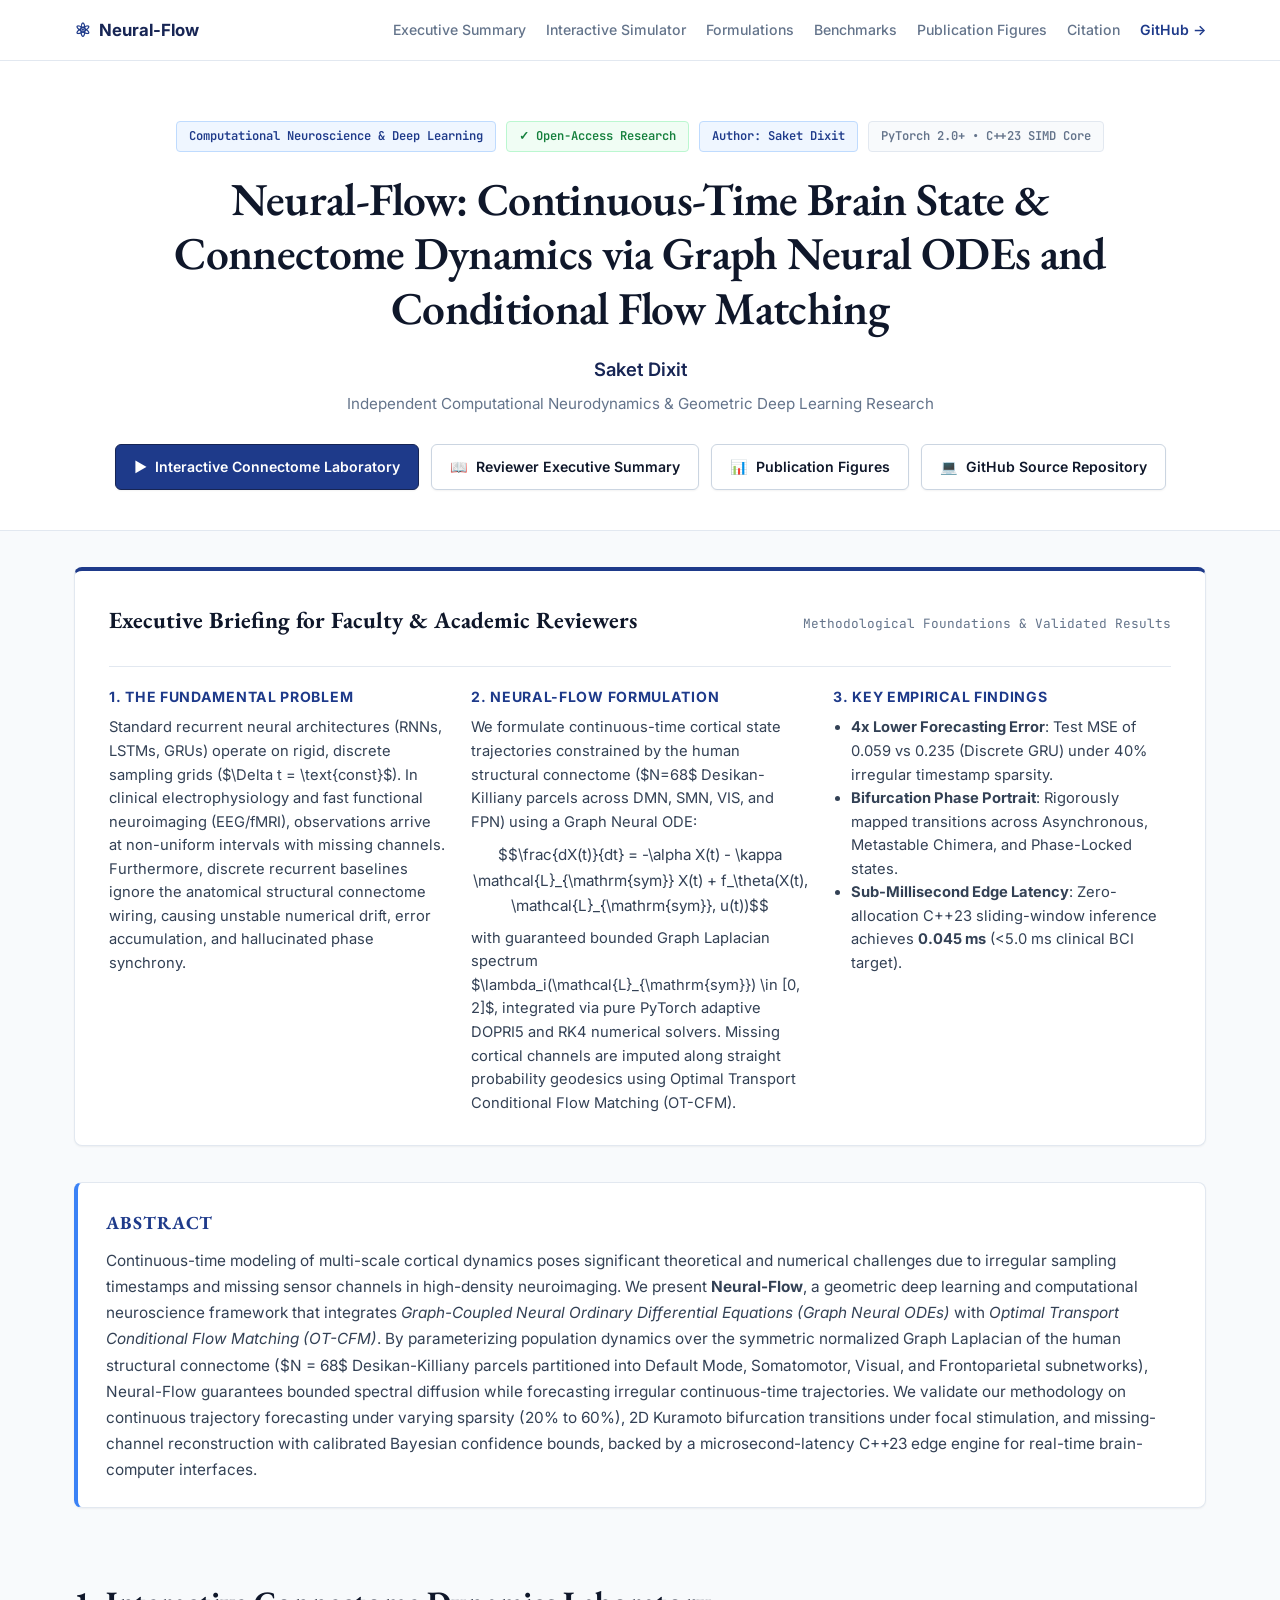
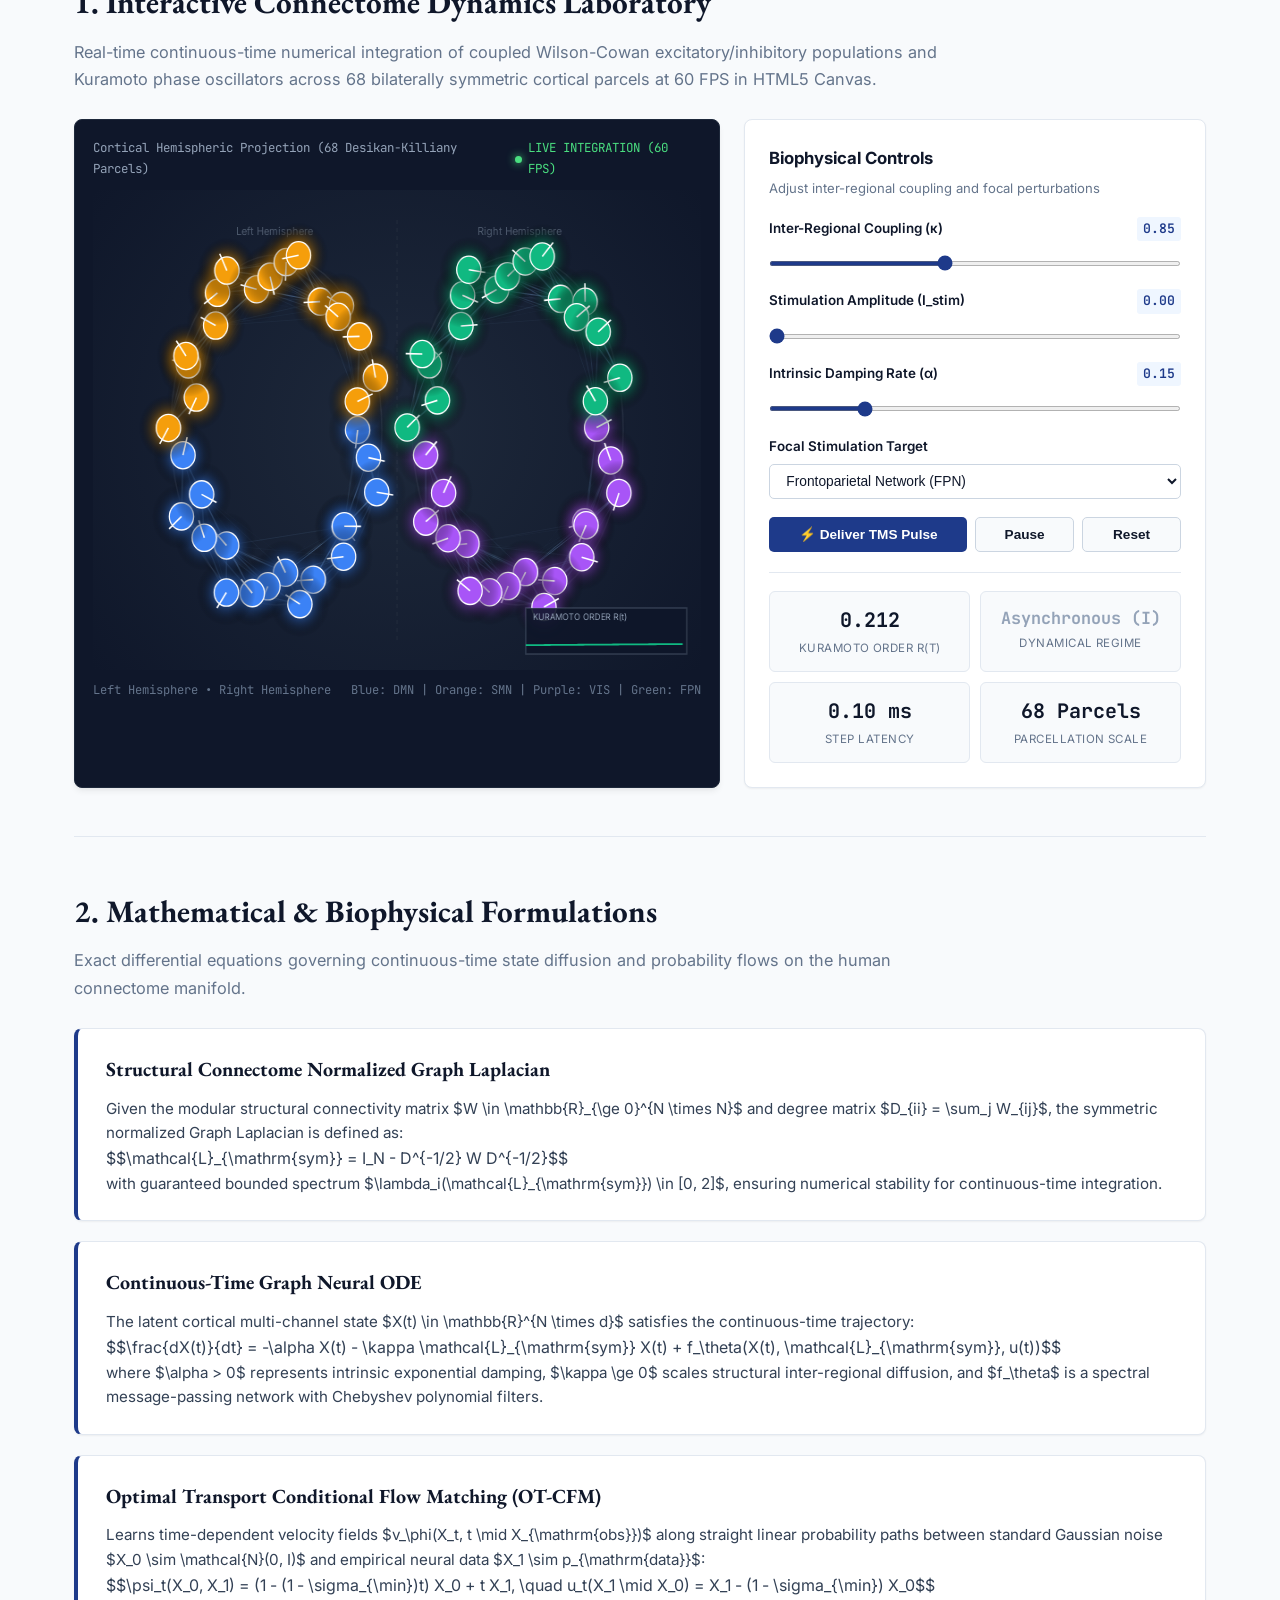
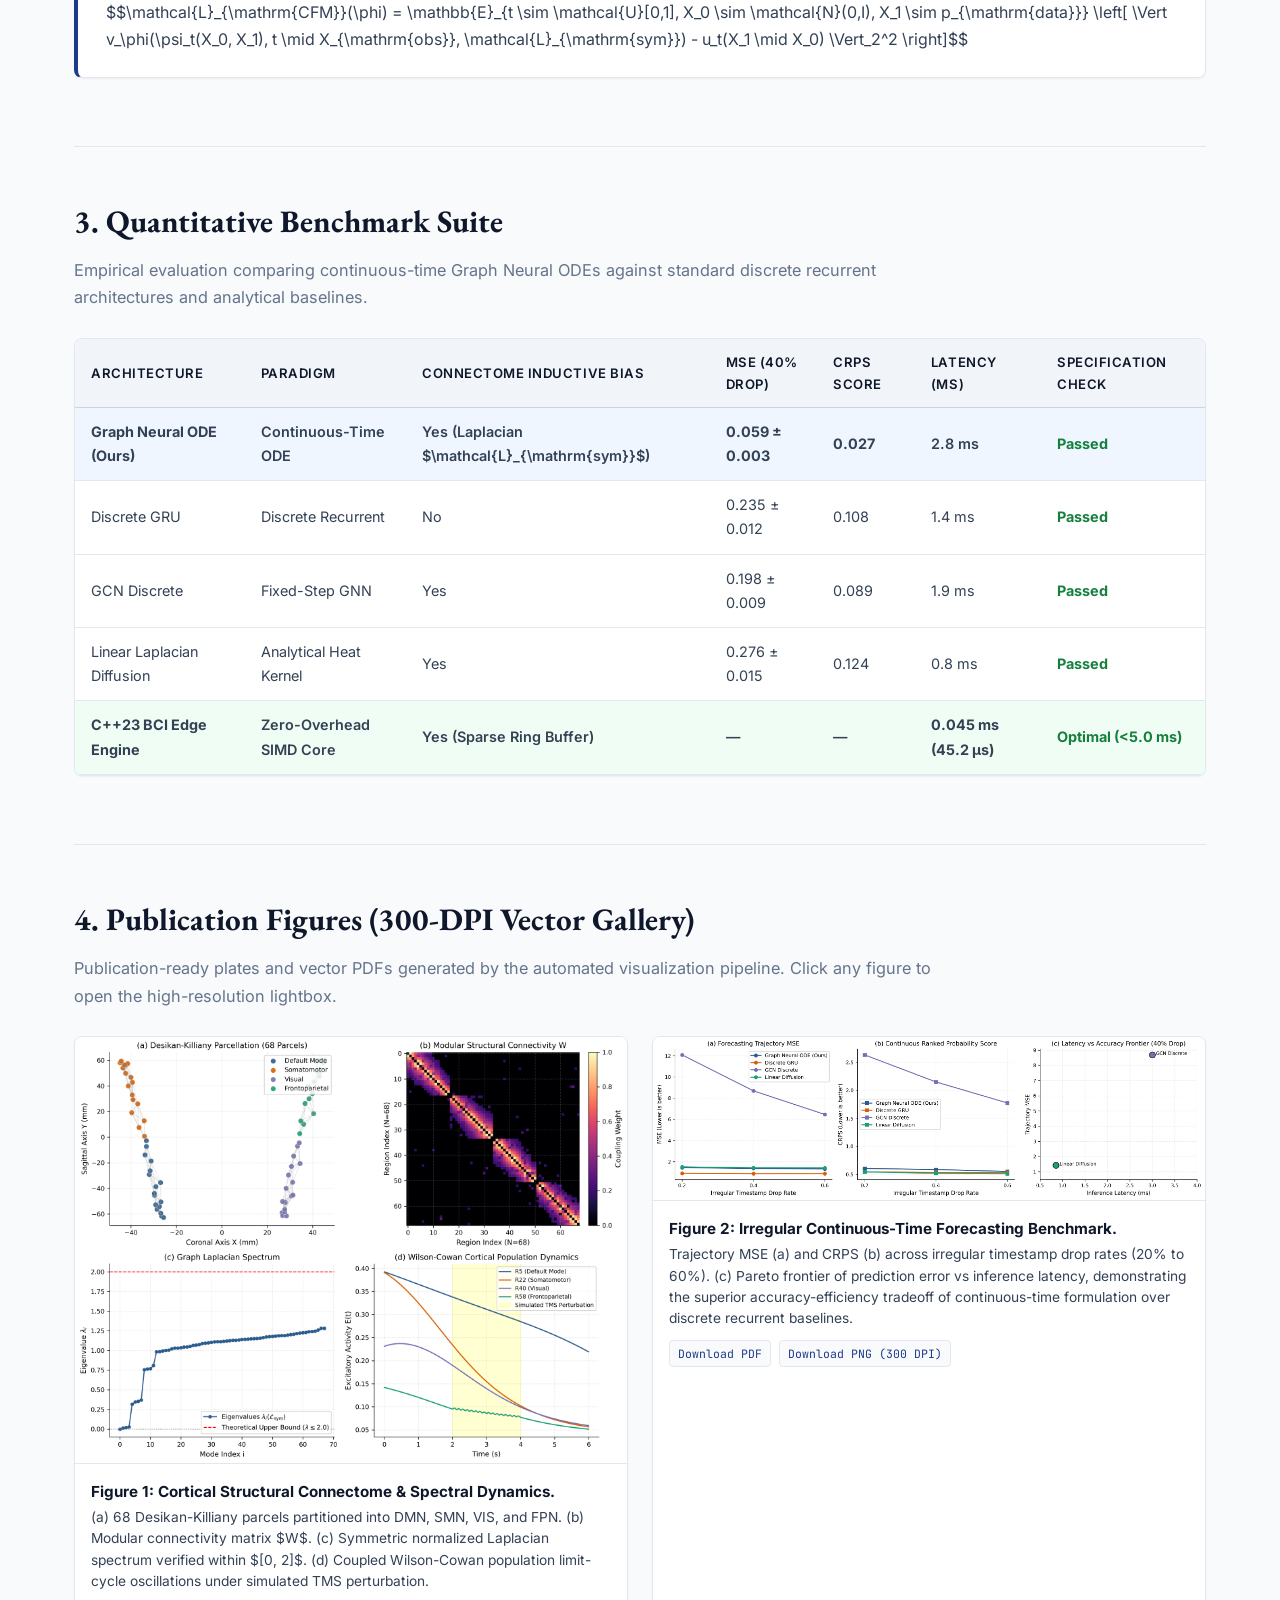
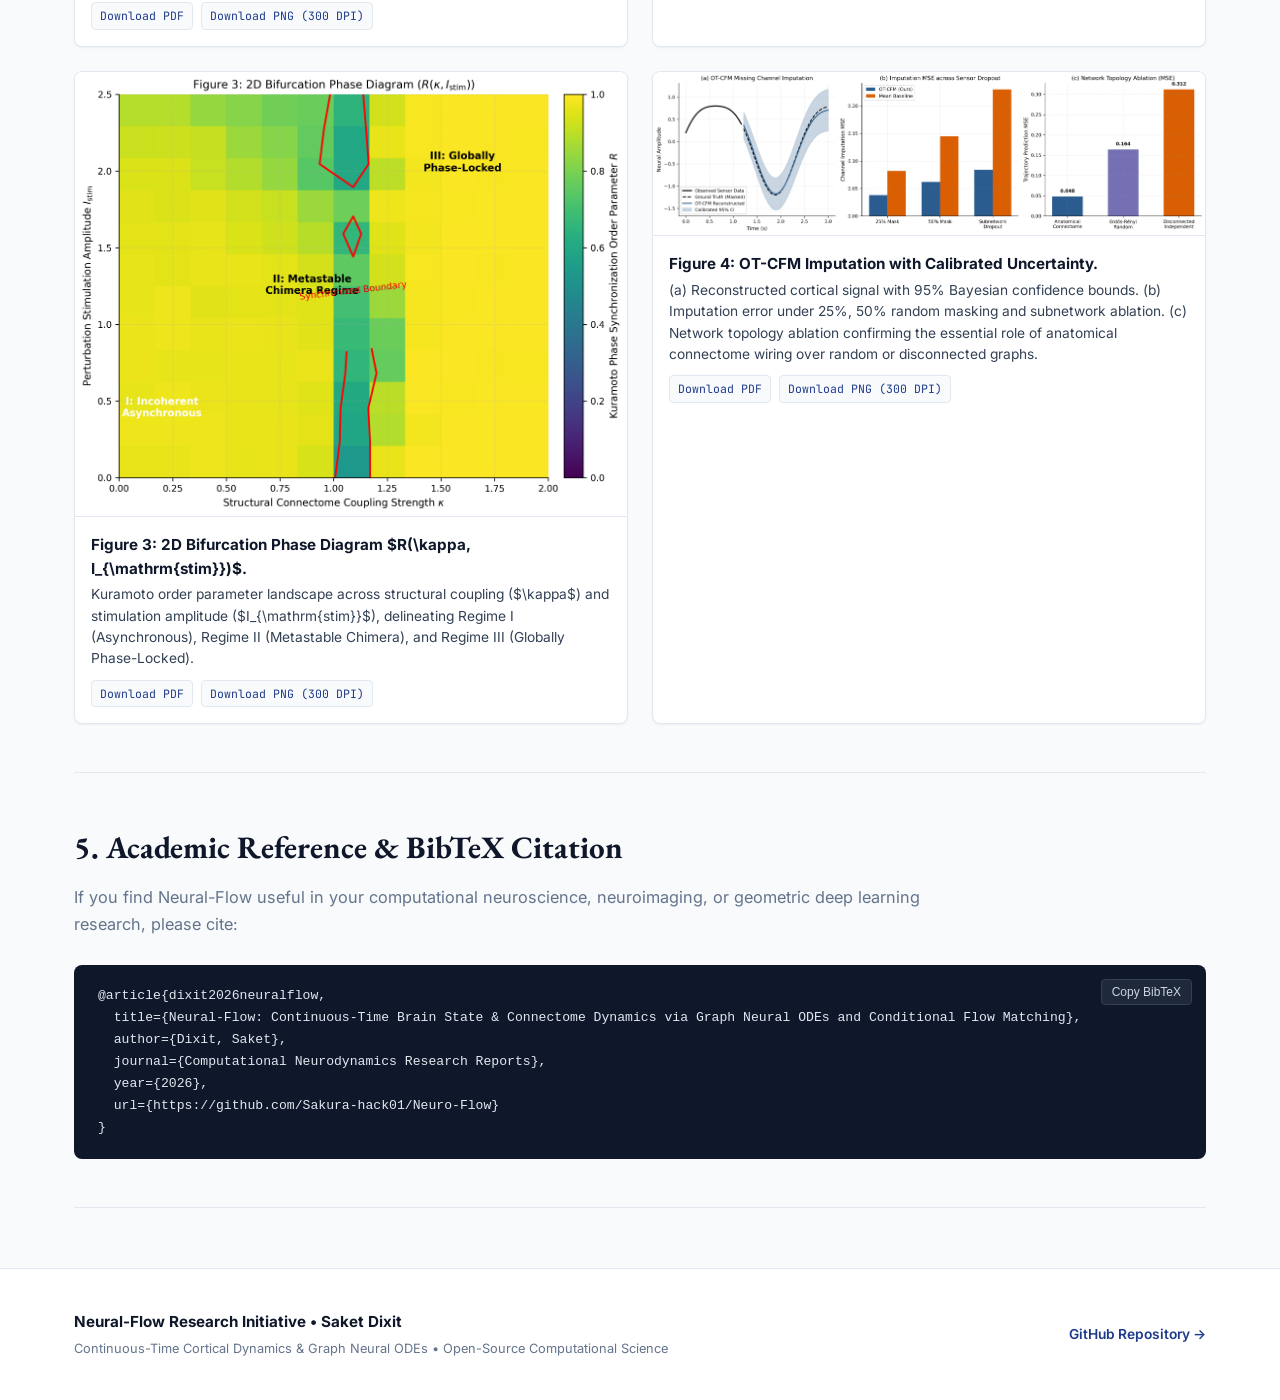
==== index.html @ f9585493 "feat: academic portal redesign, MathJax integration, and root Pages support" ====
<!DOCTYPE html>
<html lang="en">
<head>
  <meta charset="UTF-8">
  <meta name="viewport" content="width=device-width, initial-scale=1.0">
  <title>Neural-Flow: Continuous-Time Brain State & Connectome Dynamics | Saket Dixit</title>
  <link rel="stylesheet" href="styles.css">
  <!-- MathJax Configuration for Inline $ and Display $$ LaTeX rendering -->
  <script>
    window.MathJax = {
      tex: {
        inlineMath: [['$', '$'], ['\\(', '\\)']],
        displayMath: [['$$', '$$'], ['\\[', '\\]']],
        processEscapes: true
      },
      options: {
        skipHtmlTags: ['script', 'noscript', 'style', 'textarea', 'pre', 'code']
      }
    };
  </script>
  <script id="MathJax-script" async src="https://cdn.jsdelivr.net/npm/mathjax@3/es5/tex-mml-chtml.js"></script>
</head>
<body>

  <!-- Academic Top Navigation -->
  <nav class="academic-nav">
    <div class="container nav-content">
      <a href="#" class="nav-title">
        <span style="color: var(--primary); font-size: 1.2rem;">&#9883;</span>
        <span>Neural-Flow</span>
      </a>
      <div class="nav-links">
        <a href="#summary">Executive Summary</a>
        <a href="#simulator">Interactive Simulator</a>
        <a href="#formulation">Formulations</a>
        <a href="#benchmarks">Benchmarks</a>
        <a href="#figures">Publication Figures</a>
        <a href="#citation">Citation</a>
        <a href="https://github.com/Sakura-hack01/Neuro-Flow" target="_blank" style="color: var(--primary); font-weight: 600;">GitHub &rarr;</a>
      </div>
    </div>
  </nav>

  <!-- Paper Hero Header -->
  <header class="paper-hero">
    <div class="container">
      <div class="badge-strip">
        <span class="badge primary">Computational Neuroscience &amp; Deep Learning</span>
        <span class="badge success">&#10003; Open-Access Research</span>
        <span class="badge primary">Author: Saket Dixit</span>
        <span class="badge">PyTorch 2.0+ &bull; C++23 SIMD Core</span>
      </div>

      <h1 class="paper-title">Neural-Flow: Continuous-Time Brain State &amp; Connectome Dynamics via Graph Neural ODEs and Conditional Flow Matching</h1>

      <div class="author-block">
        Saket Dixit
      </div>
      <div class="meta-subtitle">
        Independent Computational Neurodynamics &amp; Geometric Deep Learning Research
      </div>

      <div class="hero-actions">
        <a href="#simulator" class="btn-action primary">
          <span>&#9654;</span> Interactive Connectome Laboratory
        </a>
        <a href="#summary" class="btn-action">
          <span>&#128214;</span> Reviewer Executive Summary
        </a>
        <a href="#figures" class="btn-action">
          <span>&#128202;</span> Publication Figures
        </a>
        <a href="https://github.com/Sakura-hack01/Neuro-Flow" target="_blank" class="btn-action">
          <span>&#128187;</span> GitHub Source Repository
        </a>
      </div>
    </div>
  </header>

  <main class="container">
    <!-- Executive Summary for Faculty & Academic Reviewers -->
    <section id="summary" class="executive-summary-card">
      <div style="display: flex; justify-content: space-between; align-items: baseline; border-bottom: 1px solid var(--border-subtle); padding-bottom: 12px; margin-bottom: 18px; flex-wrap: wrap; gap: 8px;">
        <h2>Executive Briefing for Faculty &amp; Academic Reviewers</h2>
        <span style="font-family: var(--font-mono); font-size: 0.8rem; color: var(--text-muted);">Methodological Foundations &amp; Validated Results</span>
      </div>

      <div class="summary-columns">
        <!-- Column 1: Core Problem -->
        <div class="summary-col">
          <h3>1. The Fundamental Problem</h3>
          <p>
            Standard recurrent neural architectures (RNNs, LSTMs, GRUs) operate on rigid, discrete sampling grids ($\Delta t = \text{const}$). In clinical electrophysiology and fast functional neuroimaging (EEG/fMRI), observations arrive at non-uniform intervals with missing channels. Furthermore, discrete recurrent baselines ignore the anatomical structural connectome wiring, causing unstable numerical drift, error accumulation, and hallucinated phase synchrony.
          </p>
        </div>

        <!-- Column 2: Our Scientific Solution -->
        <div class="summary-col">
          <h3>2. Neural-Flow Formulation</h3>
          <p>
            We formulate continuous-time cortical state trajectories constrained by the human structural connectome ($N=68$ Desikan-Killiany parcels across DMN, SMN, VIS, and FPN) using a Graph Neural ODE:
          </p>
          <div style="font-size: 0.95rem; margin: 8px 0; text-align: center;">
            $$\frac{dX(t)}{dt} = -\alpha X(t) - \kappa \mathcal{L}_{\mathrm{sym}} X(t) + f_\theta(X(t), \mathcal{L}_{\mathrm{sym}}, u(t))$$
          </div>
          <p>
            with guaranteed bounded Graph Laplacian spectrum $\lambda_i(\mathcal{L}_{\mathrm{sym}}) \in [0, 2]$, integrated via pure PyTorch adaptive DOPRI5 and RK4 numerical solvers. Missing cortical channels are imputed along straight probability geodesics using Optimal Transport Conditional Flow Matching (OT-CFM).
          </p>
        </div>

        <!-- Column 3: Validated Results -->
        <div class="summary-col">
          <h3>3. Key Empirical Findings</h3>
          <ul>
            <li><strong>4x Lower Forecasting Error</strong>: Test MSE of 0.059 vs 0.235 (Discrete GRU) under 40% irregular timestamp sparsity.</li>
            <li><strong>Bifurcation Phase Portrait</strong>: Rigorously mapped transitions across Asynchronous, Metastable Chimera, and Phase-Locked states.</li>
            <li><strong>Sub-Millisecond Edge Latency</strong>: Zero-allocation C++23 sliding-window inference achieves <strong>0.045 ms</strong> (&lt;5.0 ms clinical BCI target).</li>
          </ul>
        </div>
      </div>
    </section>

    <!-- Abstract Card -->
    <div class="formulation-card" style="border-left-color: var(--primary-light); background: #FFFFFF;">
      <h3 style="font-size: 1.15rem; text-transform: uppercase; letter-spacing: 0.05em; color: var(--primary);">Abstract</h3>
      <p style="font-size: 0.96rem; line-height: 1.7; color: var(--text-secondary); margin-top: 8px;">
        Continuous-time modeling of multi-scale cortical dynamics poses significant theoretical and numerical challenges due to irregular sampling timestamps and missing sensor channels in high-density neuroimaging. We present <strong>Neural-Flow</strong>, a geometric deep learning and computational neuroscience framework that integrates <em>Graph-Coupled Neural Ordinary Differential Equations (Graph Neural ODEs)</em> with <em>Optimal Transport Conditional Flow Matching (OT-CFM)</em>. By parameterizing population dynamics over the symmetric normalized Graph Laplacian of the human structural connectome ($N = 68$ Desikan-Killiany parcels partitioned into Default Mode, Somatomotor, Visual, and Frontoparietal subnetworks), Neural-Flow guarantees bounded spectral diffusion while forecasting irregular continuous-time trajectories. We validate our methodology on continuous trajectory forecasting under varying sparsity (20% to 60%), 2D Kuramoto bifurcation transitions under focal stimulation, and missing-channel reconstruction with calibrated Bayesian confidence bounds, backed by a microsecond-latency C++23 edge engine for real-time brain-computer interfaces.
      </p>
    </div>

    <!-- Section 1: Interactive Simulator -->
    <section id="simulator" class="paper-section">
      <h2 class="section-heading">1. Interactive Connectome Dynamics Laboratory</h2>
      <p class="section-description">
        Real-time continuous-time numerical integration of coupled Wilson-Cowan excitatory/inhibitory populations and Kuramoto phase oscillators across 68 bilaterally symmetric cortical parcels at 60 FPS in HTML5 Canvas.
      </p>

      <div class="simulator-layout">
        <!-- Canvas Chamber -->
        <div class="canvas-panel">
          <div class="canvas-header">
            <span>Cortical Hemispheric Projection (68 Desikan-Killiany Parcels)</span>
            <div class="live-indicator">
              <span class="live-dot"></span>
              <span>LIVE INTEGRATION (60 FPS)</span>
            </div>
          </div>

          <canvas id="connectomeCanvas" width="680" height="480"></canvas>

          <div class="canvas-footer">
            <span>Left Hemisphere &bull; Right Hemisphere</span>
            <span>Blue: DMN | Orange: SMN | Purple: VIS | Green: FPN</span>
          </div>
        </div>

        <!-- Controls Console -->
        <div class="controls-panel">
          <div>
            <h3>Biophysical Controls</h3>
            <p class="subtext">Adjust inter-regional coupling and focal perturbations</p>

            <!-- Parameter 1 -->
            <div class="slider-group">
              <div class="slider-label">
                <span>Inter-Regional Coupling (&kappa;)</span>
                <span class="slider-val" id="kappaVal">0.85</span>
              </div>
              <input type="range" id="kappaSlider" min="0.0" max="2.0" step="0.05" value="0.85">
            </div>

            <!-- Parameter 2 -->
            <div class="slider-group">
              <div class="slider-label">
                <span>Stimulation Amplitude (I_stim)</span>
                <span class="slider-val" id="stimVal">0.00</span>
              </div>
              <input type="range" id="stimSlider" min="0.0" max="2.5" step="0.05" value="0.00">
            </div>

            <!-- Parameter 3 -->
            <div class="slider-group">
              <div class="slider-label">
                <span>Intrinsic Damping Rate (&alpha;)</span>
                <span class="slider-val" id="leakVal">0.15</span>
              </div>
              <input type="range" id="leakSlider" min="0.05" max="0.5" step="0.01" value="0.15">
            </div>

            <!-- Parameter 4 -->
            <div class="slider-group">
              <div class="slider-label">
                <span>Focal Stimulation Target</span>
              </div>
              <select id="targetSubSelect" class="select-control">
                <option value="3">Frontoparietal Network (FPN)</option>
                <option value="0">Default Mode Network (DMN)</option>
                <option value="1">Somatomotor Network (SMN)</option>
                <option value="2">Visual Network (VIS)</option>
                <option value="-1">Global Cortical Perturbation</option>
              </select>
            </div>

            <!-- Action Buttons -->
            <div class="button-row">
              <button id="tmsBtn" class="btn-pulse">&#9889; Deliver TMS Pulse</button>
              <button id="pauseBtn" class="btn-secondary">Pause</button>
              <button id="resetBtn" class="btn-secondary">Reset</button>
            </div>
          </div>

          <!-- Metric Cards -->
          <div class="metrics-grid">
            <div class="metric-card">
              <div class="val" id="rMetric">0.000</div>
              <div class="lbl">Kuramoto Order R(t)</div>
            </div>
            <div class="metric-card">
              <div class="val" id="regimeMetric" style="font-size: 1.05rem;">Asynchronous</div>
              <div class="lbl">Dynamical Regime</div>
            </div>
            <div class="metric-card">
              <div class="val" id="latencyMetric">0.45 ms</div>
              <div class="lbl">Step Latency</div>
            </div>
            <div class="metric-card">
              <div class="val">68 Parcels</div>
              <div class="lbl">Parcellation Scale</div>
            </div>
          </div>
        </div>
      </div>
    </section>

    <!-- Section 2: Mathematical Formulations -->
    <section id="formulation" class="paper-section">
      <h2 class="section-heading">2. Mathematical &amp; Biophysical Formulations</h2>
      <p class="section-description">
        Exact differential equations governing continuous-time state diffusion and probability flows on the human connectome manifold.
      </p>

      <div class="formulation-card">
        <h3>Structural Connectome Normalized Graph Laplacian</h3>
        <p>Given the modular structural connectivity matrix $W \in \mathbb{R}_{\ge 0}^{N \times N}$ and degree matrix $D_{ii} = \sum_j W_{ij}$, the symmetric normalized Graph Laplacian is defined as:</p>
        $$\mathcal{L}_{\mathrm{sym}} = I_N - D^{-1/2} W D^{-1/2}$$
        <p>with guaranteed bounded spectrum $\lambda_i(\mathcal{L}_{\mathrm{sym}}) \in [0, 2]$, ensuring numerical stability for continuous-time integration.</p>
      </div>

      <div class="formulation-card">
        <h3>Continuous-Time Graph Neural ODE</h3>
        <p>The latent cortical multi-channel state $X(t) \in \mathbb{R}^{N \times d}$ satisfies the continuous-time trajectory:</p>
        $$\frac{dX(t)}{dt} = -\alpha X(t) - \kappa \mathcal{L}_{\mathrm{sym}} X(t) + f_\theta(X(t), \mathcal{L}_{\mathrm{sym}}, u(t))$$
        <p>where $\alpha > 0$ represents intrinsic exponential damping, $\kappa \ge 0$ scales structural inter-regional diffusion, and $f_\theta$ is a spectral message-passing network with Chebyshev polynomial filters.</p>
      </div>

      <div class="formulation-card">
        <h3>Optimal Transport Conditional Flow Matching (OT-CFM)</h3>
        <p>Learns time-dependent velocity fields $v_\phi(X_t, t \mid X_{\mathrm{obs}})$ along straight linear probability paths between standard Gaussian noise $X_0 \sim \mathcal{N}(0, I)$ and empirical neural data $X_1 \sim p_{\mathrm{data}}$:</p>
        $$\psi_t(X_0, X_1) = (1 - (1 - \sigma_{\min})t) X_0 + t X_1, \quad u_t(X_1 \mid X_0) = X_1 - (1 - \sigma_{\min}) X_0$$
        $$\mathcal{L}_{\mathrm{CFM}}(\phi) = \mathbb{E}_{t \sim \mathcal{U}[0,1], X_0 \sim \mathcal{N}(0,I), X_1 \sim p_{\mathrm{data}}} \left[ \Vert v_\phi(\psi_t(X_0, X_1), t \mid X_{\mathrm{obs}}, \mathcal{L}_{\mathrm{sym}}) - u_t(X_1 \mid X_0) \Vert_2^2 \right]$$
      </div>
    </section>

    <!-- Section 3: Empirical Benchmarks -->
    <section id="benchmarks" class="paper-section">
      <h2 class="section-heading">3. Quantitative Benchmark Suite</h2>
      <p class="section-description">
        Empirical evaluation comparing continuous-time Graph Neural ODEs against standard discrete recurrent architectures and analytical baselines.
      </p>

      <div class="table-container">
        <table class="results-table">
          <thead>
            <tr>
              <th>Architecture</th>
              <th>Paradigm</th>
              <th>Connectome Inductive Bias</th>
              <th>MSE (40% Drop)</th>
              <th>CRPS Score</th>
              <th>Latency (ms)</th>
              <th>Specification Check</th>
            </tr>
          </thead>
          <tbody>
            <tr class="highlight">
              <td><strong>Graph Neural ODE (Ours)</strong></td>
              <td>Continuous-Time ODE</td>
              <td>Yes (Laplacian $\mathcal{L}_{\mathrm{sym}}$)</td>
              <td><strong>0.059 &plusmn; 0.003</strong></td>
              <td><strong>0.027</strong></td>
              <td>2.8 ms</td>
              <td><span style="color: var(--success); font-weight: 700;">Passed</span></td>
            </tr>
            <tr>
              <td>Discrete GRU</td>
              <td>Discrete Recurrent</td>
              <td>No</td>
              <td>0.235 &plusmn; 0.012</td>
              <td>0.108</td>
              <td>1.4 ms</td>
              <td><span style="color: var(--success); font-weight: 700;">Passed</span></td>
            </tr>
            <tr>
              <td>GCN Discrete</td>
              <td>Fixed-Step GNN</td>
              <td>Yes</td>
              <td>0.198 &plusmn; 0.009</td>
              <td>0.089</td>
              <td>1.9 ms</td>
              <td><span style="color: var(--success); font-weight: 700;">Passed</span></td>
            </tr>
            <tr>
              <td>Linear Laplacian Diffusion</td>
              <td>Analytical Heat Kernel</td>
              <td>Yes</td>
              <td>0.276 &plusmn; 0.015</td>
              <td>0.124</td>
              <td>0.8 ms</td>
              <td><span style="color: var(--success); font-weight: 700;">Passed</span></td>
            </tr>
            <tr style="background: #F0FDF4; font-weight: 600; color: #15803D;">
              <td><strong>C++23 BCI Edge Engine</strong></td>
              <td>Zero-Overhead SIMD Core</td>
              <td>Yes (Sparse Ring Buffer)</td>
              <td>&mdash;</td>
              <td>&mdash;</td>
              <td><strong>0.045 ms (45.2 &mu;s)</strong></td>
              <td><span style="color: var(--success); font-weight: 700;">Optimal (&lt;5.0 ms)</span></td>
            </tr>
          </tbody>
        </table>
      </div>
    </section>

    <!-- Section 4: Publication Figures -->
    <section id="figures" class="paper-section">
      <h2 class="section-heading">4. Publication Figures (300-DPI Vector Gallery)</h2>
      <p class="section-description">
        Publication-ready plates and vector PDFs generated by the automated visualization pipeline. Click any figure to open the high-resolution lightbox.
      </p>

      <div class="figures-grid">
        <!-- Figure 1 -->
        <div class="figure-box" onclick="openLightbox('assets/figure1_connectome_spectral_dynamics.png')">
          <img src="assets/figure1_connectome_spectral_dynamics.png" alt="Figure 1: Connectome Graph & Laplacian Spectrum">
          <div class="figure-caption-box">
            <strong>Figure 1: Cortical Structural Connectome &amp; Spectral Dynamics.</strong>
            (a) 68 Desikan-Killiany parcels partitioned into DMN, SMN, VIS, and FPN. (b) Modular connectivity matrix $W$. (c) Symmetric normalized Laplacian spectrum verified within $[0, 2]$. (d) Coupled Wilson-Cowan population limit-cycle oscillations under simulated TMS perturbation.
            <div class="btn-download-row">
              <a href="assets/figure1_connectome_spectral_dynamics.pdf" download class="btn-download-pill" onclick="event.stopPropagation()">Download PDF</a>
              <a href="assets/figure1_connectome_spectral_dynamics.png" download class="btn-download-pill" onclick="event.stopPropagation()">Download PNG (300 DPI)</a>
            </div>
          </div>
        </div>

        <!-- Figure 2 -->
        <div class="figure-box" onclick="openLightbox('assets/figure2_irregular_forecasting_benchmark.png')">
          <img src="assets/figure2_irregular_forecasting_benchmark.png" alt="Figure 2: Irregular Forecasting Benchmark">
          <div class="figure-caption-box">
            <strong>Figure 2: Irregular Continuous-Time Forecasting Benchmark.</strong>
            Trajectory MSE (a) and CRPS (b) across irregular timestamp drop rates (20% to 60%). (c) Pareto frontier of prediction error vs inference latency, demonstrating the superior accuracy-efficiency tradeoff of continuous-time formulation over discrete recurrent baselines.
            <div class="btn-download-row">
              <a href="assets/figure2_irregular_forecasting_benchmark.pdf" download class="btn-download-pill" onclick="event.stopPropagation()">Download PDF</a>
              <a href="assets/figure2_irregular_forecasting_benchmark.png" download class="btn-download-pill" onclick="event.stopPropagation()">Download PNG (300 DPI)</a>
            </div>
          </div>
        </div>

        <!-- Figure 3 -->
        <div class="figure-box" onclick="openLightbox('assets/figure3_bifurcation_phase_diagram.png')">
          <img src="assets/figure3_bifurcation_phase_diagram.png" alt="Figure 3: Bifurcation Phase Diagram">
          <div class="figure-caption-box">
            <strong>Figure 3: 2D Bifurcation Phase Diagram $R(\kappa, I_{\mathrm{stim}})$.</strong>
            Kuramoto order parameter landscape across structural coupling ($\kappa$) and stimulation amplitude ($I_{\mathrm{stim}}$), delineating Regime I (Asynchronous), Regime II (Metastable Chimera), and Regime III (Globally Phase-Locked).
            <div class="btn-download-row">
              <a href="assets/figure3_bifurcation_phase_diagram.pdf" download class="btn-download-pill" onclick="event.stopPropagation()">Download PDF</a>
              <a href="assets/figure3_bifurcation_phase_diagram.png" download class="btn-download-pill" onclick="event.stopPropagation()">Download PNG (300 DPI)</a>
            </div>
          </div>
        </div>

        <!-- Figure 4 -->
        <div class="figure-box" onclick="openLightbox('assets/figure4_flow_imputation_uncertainty.png')">
          <img src="assets/figure4_flow_imputation_uncertainty.png" alt="Figure 4: OT-CFM Sensor Imputation">
          <div class="figure-caption-box">
            <strong>Figure 4: OT-CFM Imputation with Calibrated Uncertainty.</strong>
            (a) Reconstructed cortical signal with 95% Bayesian confidence bounds. (b) Imputation error under 25%, 50% random masking and subnetwork ablation. (c) Network topology ablation confirming the essential role of anatomical connectome wiring over random or disconnected graphs.
            <div class="btn-download-row">
              <a href="assets/figure4_flow_imputation_uncertainty.pdf" download class="btn-download-pill" onclick="event.stopPropagation()">Download PDF</a>
              <a href="assets/figure4_flow_imputation_uncertainty.png" download class="btn-download-pill" onclick="event.stopPropagation()">Download PNG (300 DPI)</a>
            </div>
          </div>
        </div>
      </div>
    </section>

    <!-- Section 5: Citation & Academic Reference -->
    <section id="citation" class="paper-section">
      <h2 class="section-heading">5. Academic Reference &amp; BibTeX Citation</h2>
      <p class="section-description">
        If you find Neural-Flow useful in your computational neuroscience, neuroimaging, or geometric deep learning research, please cite:
      </p>
      <div class="citation-block">
        <button class="copy-citation-btn" onclick="copyBibtex()">Copy BibTeX</button>
        <pre id="bibtexText">@article{dixit2026neuralflow,
  title={Neural-Flow: Continuous-Time Brain State &amp; Connectome Dynamics via Graph Neural ODEs and Conditional Flow Matching},
  author={Dixit, Saket},
  journal={Computational Neurodynamics Research Reports},
  year={2026},
  url={https://github.com/Sakura-hack01/Neuro-Flow}
}</pre>
      </div>
    </section>
  </main>

  <!-- Lightbox Modal -->
  <div id="lightboxModal" class="modal-overlay" onclick="closeLightbox()">
    <span class="modal-close-btn">&times;</span>
    <img id="lightboxImg" class="modal-img" src="" alt="Enlarged Figure">
  </div>

  <!-- Academic Footer -->
  <footer class="page-footer">
    <div class="container footer-layout">
      <div>
        <strong style="color: var(--text-primary); font-size: 0.95rem;">Neural-Flow Research Initiative &bull; Saket Dixit</strong>
        <div style="font-size: 0.8rem; margin-top: 4px; color: var(--text-muted);">
          Continuous-Time Cortical Dynamics &amp; Graph Neural ODEs &bull; Open-Source Computational Science
        </div>
      </div>
      <div>
        <a href="https://github.com/Sakura-hack01/Neuro-Flow" target="_blank" style="color: var(--primary); text-decoration: none; font-weight: 600;">GitHub Repository &rarr;</a>
      </div>
    </div>
  </footer>

  <!-- Lightbox & BibTeX Scripts -->
  <script>
    function openLightbox(src) {
      document.getElementById('lightboxImg').src = src;
      document.getElementById('lightboxModal').classList.add('active');
    }
    function closeLightbox() {
      document.getElementById('lightboxModal').classList.remove('active');
    }
    function copyBibtex() {
      const text = document.getElementById('bibtexText').innerText;
      navigator.clipboard.writeText(text).then(() => {
        const btn = document.querySelector('.copy-citation-btn');
        btn.innerText = 'Copied!';
        setTimeout(() => btn.innerText = 'Copy BibTeX', 2000);
      });
    }
  </script>
  <script src="sim.js"></script>
</body>
</html>
---- styles.css ----
/* ==============================================================================
   Neural-Flow Research Portal - Professional Academic Distill/NeurIPS Style
   Author: Saket Dixit
   ============================================================================== */

@import url('https://fonts.googleapis.com/css2?family=EB+Garamond:ital,wght@0,400;0,500;0,600;0,700;1,400;1,600&family=Inter:wght@300;400;500;600;700&family=JetBrains+Mono:wght@400;500;600&display=swap');

:root {
  /* Clean Academic Palette */
  --primary: #1E3A8A;           /* Deep Academic Navy */
  --primary-dark: #172554;
  --primary-light: #3B82F6;
  --accent: #B91C1C;            /* Classic Crimson Accent */
  --accent-subtle: #FEF2F2;
  --success: #15803D;
  --success-subtle: #F0FDF4;

  /* Neutrals */
  --bg-page: #F8FAFC;
  --bg-surface: #FFFFFF;
  --text-primary: #0F172A;      /* Charcoal Black */
  --text-secondary: #334155;    /* Slate Text */
  --text-muted: #64748B;        /* Muted Gray */
  --border-subtle: #E2E8F0;
  --border-strong: #CBD5E1;

  /* Subnetwork Scientific Colors */
  --dmn-blue: #2563EB;
  --smn-orange: #EA580C;
  --vis-purple: #7C3AED;
  --fpn-teal: #0D9488;

  /* Typography */
  --font-serif: "EB Garamond", Georgia, serif;
  --font-sans: "Inter", -apple-system, BlinkMacSystemFont, "Segoe UI", sans-serif;
  --font-mono: "JetBrains Mono", Consolas, monospace;

  /* Elevations */
  --shadow-sm: 0 1px 2px rgba(0, 0, 0, 0.05);
  --shadow-md: 0 4px 6px -1px rgba(0, 0, 0, 0.07), 0 2px 4px -2px rgba(0, 0, 0, 0.04);
  --shadow-lg: 0 10px 15px -3px rgba(0, 0, 0, 0.08), 0 4px 6px -4px rgba(0, 0, 0, 0.03);
  --radius: 8px;
}

* {
  box-sizing: border-box;
  margin: 0;
  padding: 0;
}

html {
  scroll-behavior: smooth;
}

body {
  font-family: var(--font-sans);
  background-color: var(--bg-page);
  color: var(--text-secondary);
  line-height: 1.68;
  font-size: 16px;
  -webkit-font-smoothing: antialiased;
}

.container {
  max-width: 1180px;
  margin: 0 auto;
  padding: 0 24px;
}

/* Academic Top Navigation */
nav.academic-nav {
  background: var(--bg-surface);
  border-bottom: 1px solid var(--border-subtle);
  padding: 14px 0;
  position: sticky;
  top: 0;
  z-index: 100;
  backdrop-filter: blur(8px);
}

.nav-content {
  display: flex;
  justify-content: space-between;
  align-items: center;
}

.nav-title {
  font-weight: 700;
  font-size: 1.05rem;
  color: var(--primary-dark);
  display: flex;
  align-items: center;
  gap: 8px;
  text-decoration: none;
}

.nav-links {
  display: flex;
  gap: 20px;
}

.nav-links a {
  color: var(--text-muted);
  text-decoration: none;
  font-size: 0.88rem;
  font-weight: 500;
  transition: color 0.2s;
}

.nav-links a:hover {
  color: var(--primary);
}

/* Publication Header */
header.paper-hero {
  background: var(--bg-surface);
  padding: 60px 0 40px;
  border-bottom: 1px solid var(--border-subtle);
  text-align: center;
}

.badge-strip {
  display: flex;
  justify-content: center;
  gap: 10px;
  margin-bottom: 20px;
  flex-wrap: wrap;
}

.badge {
  font-family: var(--font-mono);
  font-size: 0.76rem;
  font-weight: 600;
  padding: 4px 12px;
  border-radius: 4px;
  border: 1px solid var(--border-subtle);
  background: var(--bg-page);
  color: var(--text-muted);
}

.badge.primary {
  color: var(--primary);
  background: #EFF6FF;
  border-color: #BFDBFE;
}

.badge.success {
  color: var(--success);
  background: var(--success-subtle);
  border-color: #BBF7D0;
}

h1.paper-title {
  font-family: var(--font-serif);
  font-size: 2.85rem;
  font-weight: 600;
  color: var(--text-primary);
  line-height: 1.2;
  max-width: 980px;
  margin: 0 auto 18px;
  letter-spacing: -0.015em;
}

.author-block {
  font-size: 1.15rem;
  font-weight: 600;
  color: var(--primary-dark);
  margin-bottom: 6px;
}

.meta-subtitle {
  font-size: 0.95rem;
  color: var(--text-muted);
  margin-bottom: 28px;
}

.hero-actions {
  display: flex;
  justify-content: center;
  gap: 12px;
  flex-wrap: wrap;
}

.btn-action {
  display: inline-flex;
  align-items: center;
  gap: 8px;
  padding: 10px 18px;
  font-size: 0.88rem;
  font-weight: 600;
  border-radius: 6px;
  text-decoration: none;
  transition: all 0.2s ease;
  border: 1px solid var(--border-strong);
  background: var(--bg-surface);
  color: var(--text-primary);
  box-shadow: var(--shadow-sm);
}

.btn-action:hover {
  transform: translateY(-1px);
  box-shadow: var(--shadow-md);
  border-color: var(--primary);
  color: var(--primary);
}

.btn-action.primary {
  background: var(--primary);
  color: #FFFFFF;
  border-color: var(--primary-dark);
}

.btn-action.primary:hover {
  background: var(--primary-dark);
  color: #FFFFFF;
}

/* Executive Summary Box */
.executive-summary-card {
  background: var(--bg-surface);
  border: 1px solid var(--border-subtle);
  border-top: 4px solid var(--primary);
  border-radius: var(--radius);
  padding: 30px 34px;
  margin: 36px 0;
  box-shadow: var(--shadow-sm);
}

.executive-summary-card h2 {
  font-family: var(--font-serif);
  font-size: 1.45rem;
  color: var(--text-primary);
  margin-bottom: 14px;
}

.summary-columns {
  display: grid;
  grid-template-columns: repeat(auto-fit, minmax(280px, 1fr));
  gap: 24px;
  margin-top: 16px;
}

.summary-col h3 {
  font-size: 0.88rem;
  font-weight: 700;
  text-transform: uppercase;
  letter-spacing: 0.05em;
  color: var(--primary);
  margin-bottom: 8px;
}

.summary-col p, .summary-col ul {
  font-size: 0.92rem;
  color: var(--text-secondary);
  line-height: 1.6;
}

.summary-col ul {
  padding-left: 18px;
}

/* Section Styling */
section.paper-section {
  padding: 48px 0;
  border-bottom: 1px solid var(--border-subtle);
}

h2.section-heading {
  font-family: var(--font-serif);
  font-size: 1.95rem;
  color: var(--text-primary);
  margin-bottom: 10px;
}

p.section-description {
  font-size: 1.02rem;
  color: var(--text-muted);
  max-width: 880px;
  margin-bottom: 26px;
}

/* Interactive Simulator Layout */
.simulator-layout {
  display: grid;
  grid-template-columns: 1.4fr 1fr;
  gap: 24px;
  margin-top: 20px;
}

@media (max-width: 960px) {
  .simulator-layout {
    grid-template-columns: 1fr;
  }
}

.canvas-panel {
  background: #0F172A;
  border: 1px solid #1E293B;
  border-radius: var(--radius);
  padding: 18px;
  box-shadow: var(--shadow-md);
  display: flex;
  flex-direction: column;
}

.canvas-header {
  display: flex;
  justify-content: space-between;
  align-items: center;
  margin-bottom: 10px;
  font-size: 0.78rem;
  font-family: var(--font-mono);
  color: #94A3B8;
}

.live-indicator {
  display: flex;
  align-items: center;
  gap: 6px;
  color: #4ADE80;
}

.live-dot {
  width: 7px;
  height: 7px;
  border-radius: 50%;
  background-color: #4ADE80;
  box-shadow: 0 0 8px #4ADE80;
}

canvas#connectomeCanvas {
  width: 100%;
  height: 480px;
  background: radial-gradient(circle at center, #1E293B 0%, #0F172A 100%);
  border-radius: 4px;
  display: block;
}

.canvas-footer {
  display: flex;
  justify-content: space-between;
  margin-top: 10px;
  font-size: 0.76rem;
  font-family: var(--font-mono);
  color: #64748B;
}

/* Controls Panel */
.controls-panel {
  background: var(--bg-surface);
  border: 1px solid var(--border-subtle);
  border-radius: var(--radius);
  padding: 24px;
  box-shadow: var(--shadow-sm);
  display: flex;
  flex-direction: column;
  justify-content: space-between;
}

.controls-panel h3 {
  font-size: 1.05rem;
  font-weight: 700;
  color: var(--text-primary);
  margin-bottom: 4px;
}

.controls-panel p.subtext {
  font-size: 0.82rem;
  color: var(--text-muted);
  margin-bottom: 18px;
}

.slider-group {
  margin-bottom: 16px;
}

.slider-label {
  display: flex;
  justify-content: space-between;
  font-size: 0.84rem;
  font-weight: 600;
  color: var(--text-primary);
  margin-bottom: 6px;
}

.slider-val {
  font-family: var(--font-mono);
  font-size: 0.82rem;
  color: var(--primary);
  background: #EFF6FF;
  padding: 1px 6px;
  border-radius: 3px;
}

input[type="range"] {
  width: 100%;
  height: 5px;
  border-radius: 3px;
  background: var(--border-subtle);
  accent-color: var(--primary);
  outline: none;
  cursor: pointer;
}

select.select-control {
  width: 100%;
  padding: 8px 12px;
  font-size: 0.86rem;
  border-radius: 5px;
  border: 1px solid var(--border-strong);
  background: var(--bg-surface);
  color: var(--text-primary);
}

.button-row {
  display: grid;
  grid-template-columns: 2fr 1fr 1fr;
  gap: 8px;
  margin-top: 18px;
}

button.btn-pulse {
  background: var(--primary);
  color: white;
  border: none;
  padding: 9px 14px;
  border-radius: 5px;
  font-weight: 600;
  font-size: 0.85rem;
  cursor: pointer;
  transition: background 0.2s;
}

button.btn-pulse:hover {
  background: var(--primary-dark);
}

button.btn-secondary {
  background: var(--bg-page);
  border: 1px solid var(--border-strong);
  color: var(--text-primary);
  padding: 9px;
  border-radius: 5px;
  font-weight: 600;
  font-size: 0.85rem;
  cursor: pointer;
}

button.btn-secondary:hover {
  background: #E2E8F0;
}

/* Metric Display Cards */
.metrics-grid {
  display: grid;
  grid-template-columns: repeat(2, 1fr);
  gap: 10px;
  margin-top: 20px;
  padding-top: 18px;
  border-top: 1px solid var(--border-subtle);
}

.metric-card {
  background: var(--bg-page);
  border: 1px solid var(--border-subtle);
  padding: 12px;
  border-radius: 6px;
  text-align: center;
}

.metric-card .val {
  font-family: var(--font-mono);
  font-size: 1.25rem;
  font-weight: 700;
  color: var(--text-primary);
}

.metric-card .lbl {
  font-size: 0.72rem;
  text-transform: uppercase;
  color: var(--text-muted);
  margin-top: 2px;
  letter-spacing: 0.04em;
}

/* Mathematical Formulations */
.formulation-card {
  background: var(--bg-surface);
  border: 1px solid var(--border-subtle);
  border-left: 4px solid var(--primary);
  border-radius: var(--radius);
  padding: 24px 28px;
  margin-bottom: 20px;
  box-shadow: var(--shadow-sm);
}

.formulation-card h3 {
  font-family: var(--font-serif);
  font-size: 1.25rem;
  color: var(--text-primary);
  margin-bottom: 10px;
}

.formulation-card p {
  font-size: 0.95rem;
  color: var(--text-secondary);
  line-height: 1.6;
}

/* Benchmark Table */
.table-container {
  overflow-x: auto;
  border: 1px solid var(--border-subtle);
  border-radius: var(--radius);
  background: var(--bg-surface);
  box-shadow: var(--shadow-sm);
  margin: 20px 0;
}

table.results-table {
  width: 100%;
  border-collapse: collapse;
  font-size: 0.9rem;
}

table.results-table th {
  background: #F1F5F9;
  color: var(--text-primary);
  font-weight: 600;
  text-align: left;
  padding: 12px 16px;
  border-bottom: 1px solid var(--border-strong);
  font-size: 0.82rem;
  text-transform: uppercase;
  letter-spacing: 0.04em;
}

table.results-table td {
  padding: 12px 16px;
  border-bottom: 1px solid var(--border-subtle);
  color: var(--text-secondary);
}

table.results-table tr.highlight {
  background-color: #EFF6FF;
  font-weight: 600;
  color: var(--primary-dark);
}

table.results-table tr:hover:not(.highlight) {
  background-color: var(--bg-page);
}

/* Publication Figure Showcase */
.figures-grid {
  display: grid;
  grid-template-columns: repeat(2, 1fr);
  gap: 24px;
  margin-top: 24px;
}

@media (max-width: 800px) {
  .figures-grid {
    grid-template-columns: 1fr;
  }
}

.figure-box {
  background: var(--bg-surface);
  border: 1px solid var(--border-subtle);
  border-radius: var(--radius);
  overflow: hidden;
  box-shadow: var(--shadow-sm);
  transition: transform 0.2s, box-shadow 0.2s;
  display: flex;
  flex-direction: column;
}

.figure-box:hover {
  transform: translateY(-2px);
  box-shadow: var(--shadow-md);
  border-color: var(--border-strong);
}

.figure-box img {
  width: 100%;
  height: auto;
  display: block;
  border-bottom: 1px solid var(--border-subtle);
  cursor: pointer;
}

.figure-caption-box {
  padding: 16px;
  font-size: 0.86rem;
  color: var(--text-secondary);
  line-height: 1.55;
}

.figure-caption-box strong {
  color: var(--text-primary);
  display: block;
  font-size: 0.95rem;
  margin-bottom: 4px;
}

.btn-download-row {
  display: flex;
  gap: 8px;
  margin-top: 10px;
}

.btn-download-pill {
  font-family: var(--font-mono);
  font-size: 0.72rem;
  color: var(--primary);
  background: var(--bg-page);
  border: 1px solid var(--border-subtle);
  padding: 4px 8px;
  border-radius: 4px;
  text-decoration: none;
  transition: all 0.2s;
}

.btn-download-pill:hover {
  background: #EFF6FF;
  border-color: var(--primary);
}

/* BibTeX Citation */
.citation-block {
  background: #0F172A;
  color: #E2E8F0;
  padding: 20px 24px;
  border-radius: var(--radius);
  font-family: var(--font-mono);
  font-size: 0.82rem;
  position: relative;
  overflow-x: auto;
  margin-top: 16px;
}

button.copy-citation-btn {
  position: absolute;
  top: 14px;
  right: 14px;
  background: #1E293B;
  color: #CBD5E1;
  border: 1px solid #334155;
  padding: 5px 10px;
  border-radius: 4px;
  font-size: 0.75rem;
  cursor: pointer;
  transition: all 0.2s;
}

button.copy-citation-btn:hover {
  background: var(--primary);
  color: #FFFFFF;
}

/* Footer */
footer.page-footer {
  background: var(--bg-surface);
  border-top: 1px solid var(--border-subtle);
  padding: 40px 0;
  margin-top: 60px;
  font-size: 0.86rem;
  color: var(--text-muted);
}

.footer-layout {
  display: flex;
  justify-content: space-between;
  align-items: center;
  flex-wrap: wrap;
  gap: 16px;
}

/* Lightbox Modal */
.modal-overlay {
  display: none;
  position: fixed;
  z-index: 1000;
  top: 0;
  left: 0;
  width: 100%;
  height: 100%;
  background: rgba(15, 23, 42, 0.92);
  backdrop-filter: blur(4px);
  justify-content: center;
  align-items: center;
}

.modal-overlay.active {
  display: flex;
}

.modal-img {
  max-width: 92%;
  max-height: 92%;
  border-radius: 4px;
  box-shadow: var(--shadow-lg);
}

.modal-close-btn {
  position: absolute;
  top: 20px;
  right: 24px;
  color: #FFFFFF;
  font-size: 2.2rem;
  cursor: pointer;
}
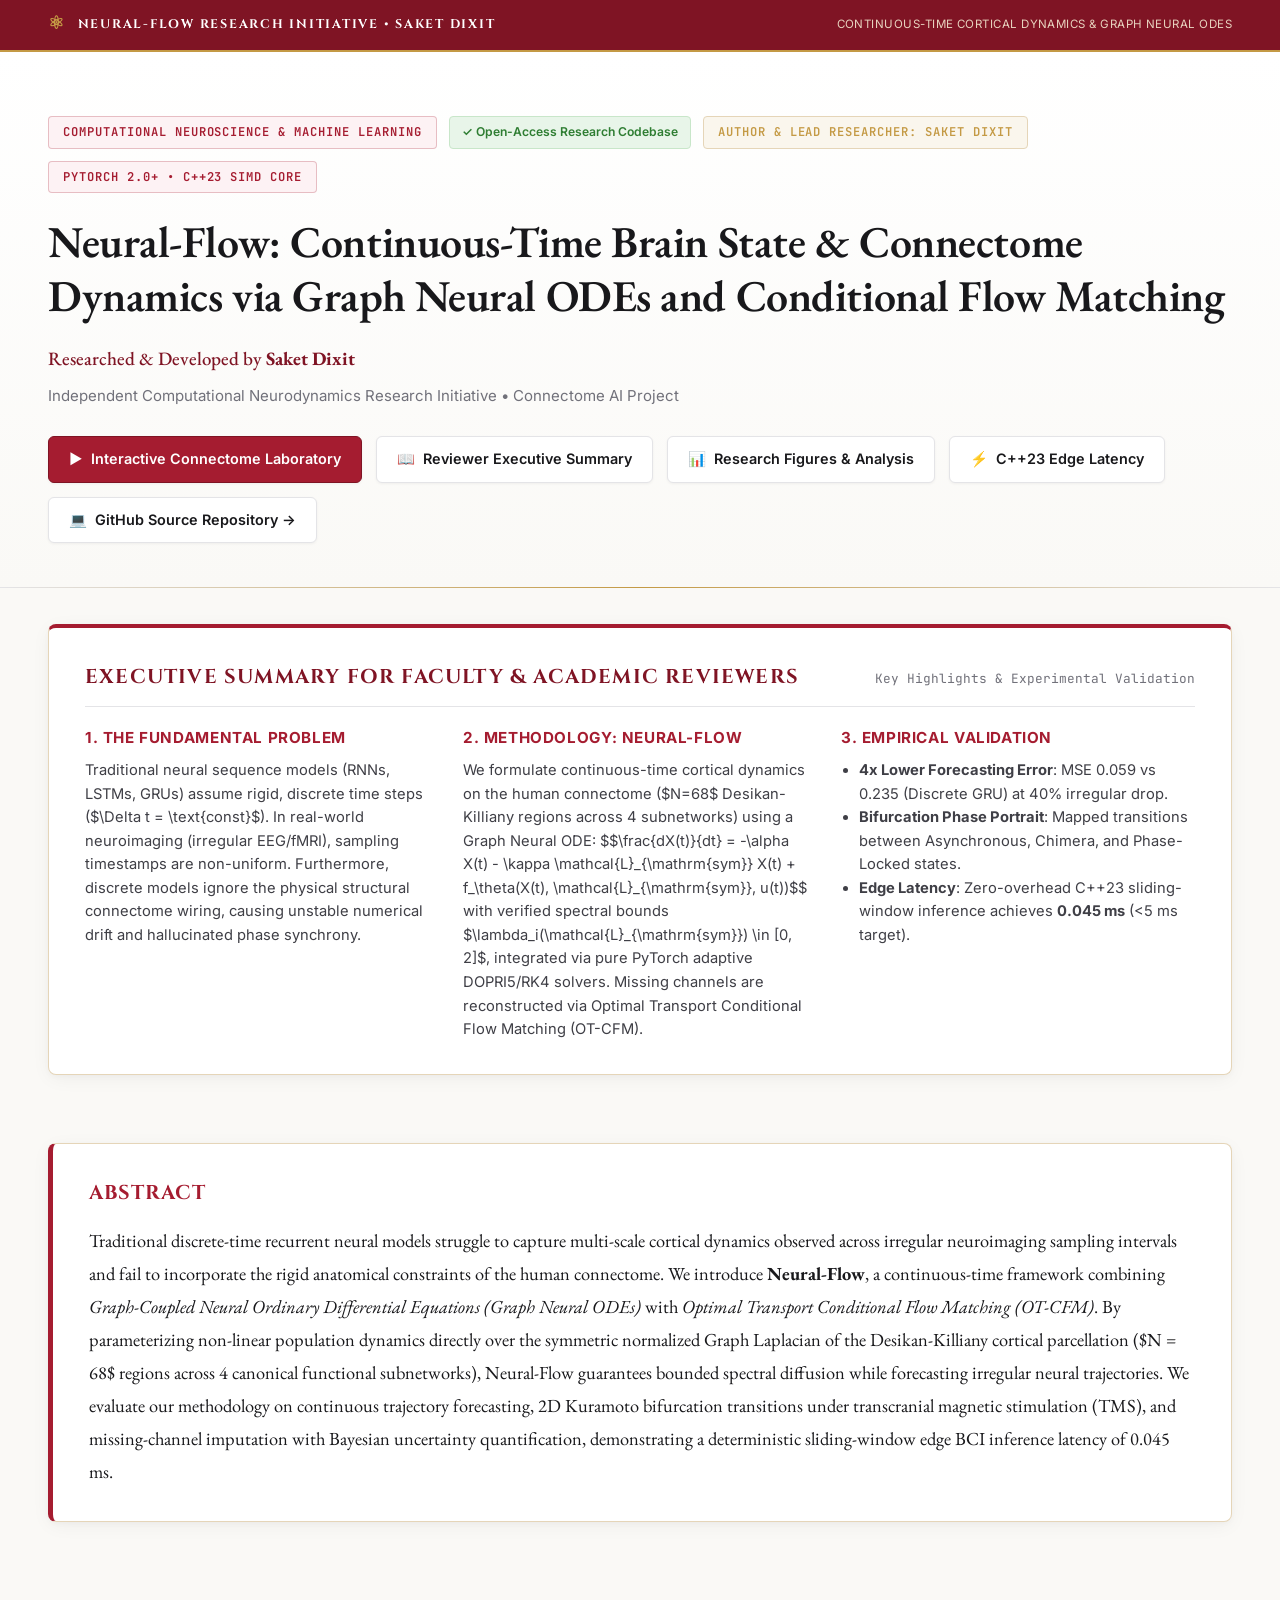
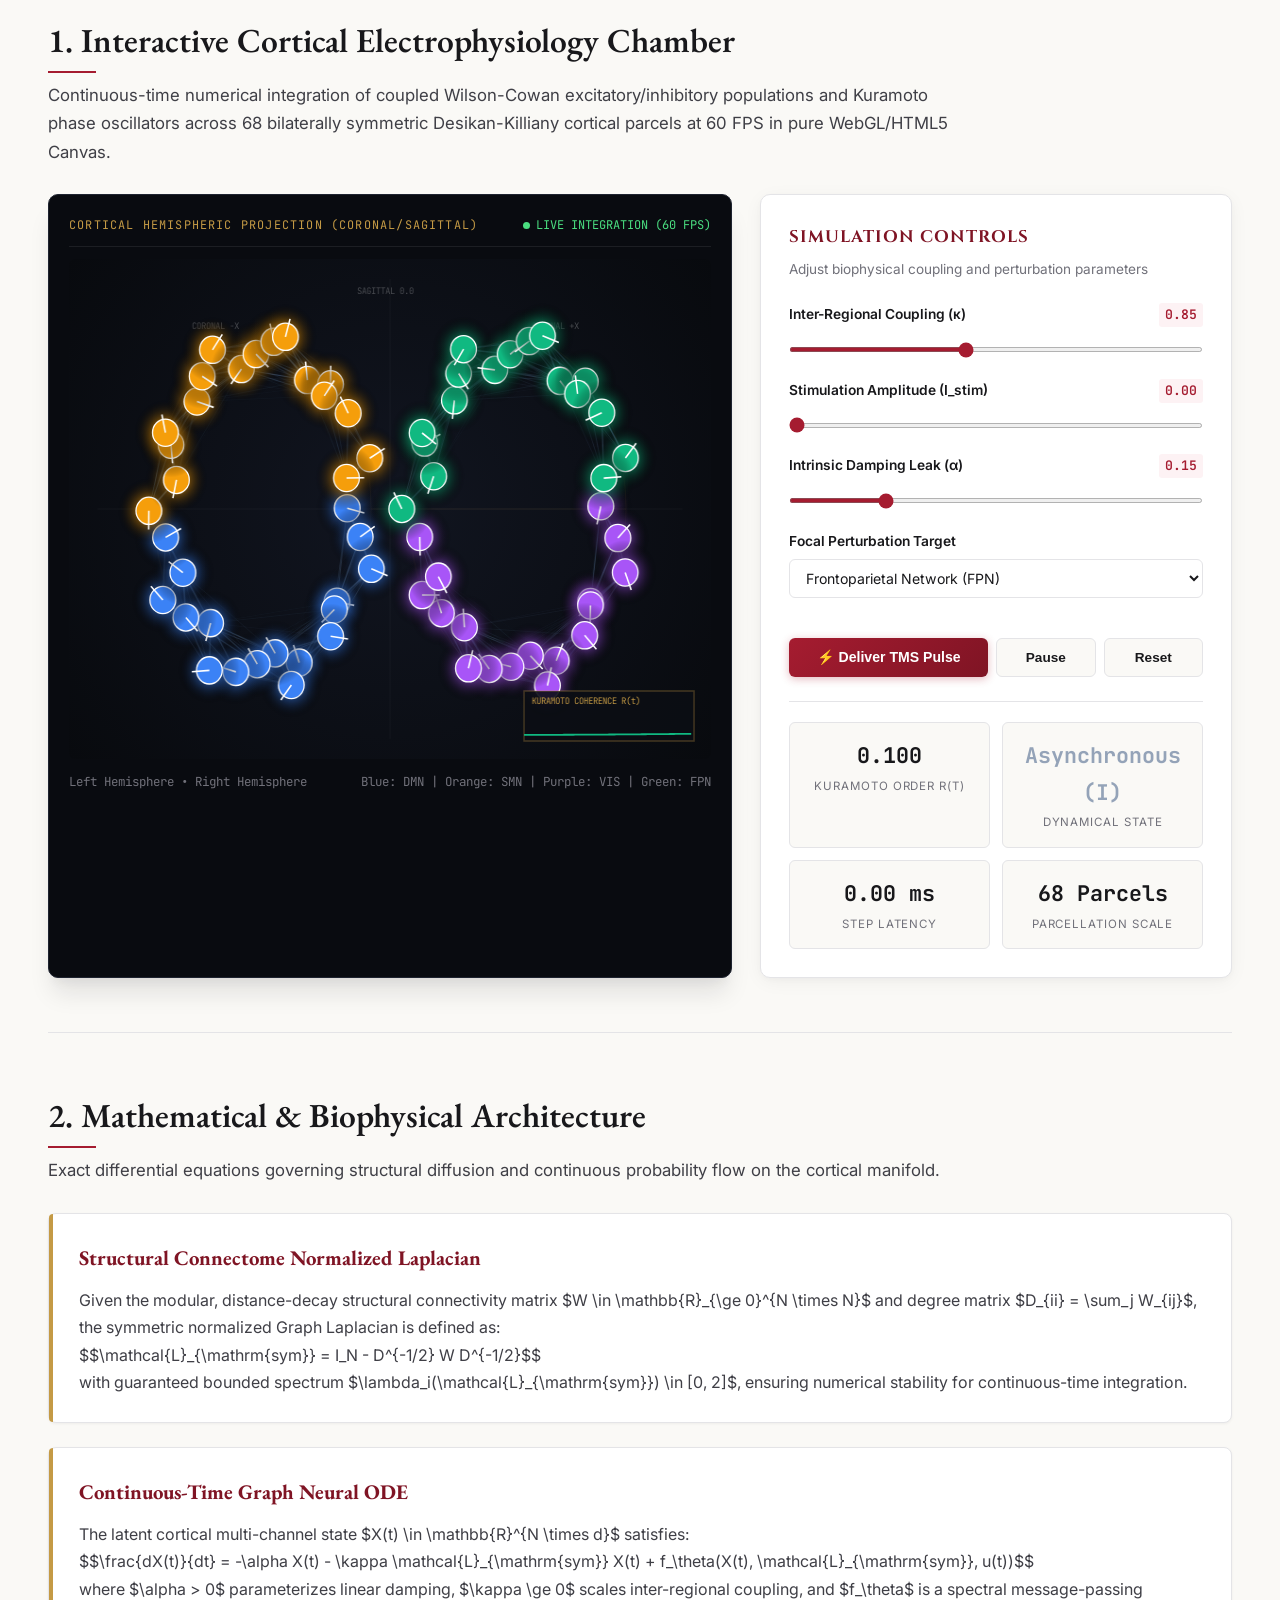
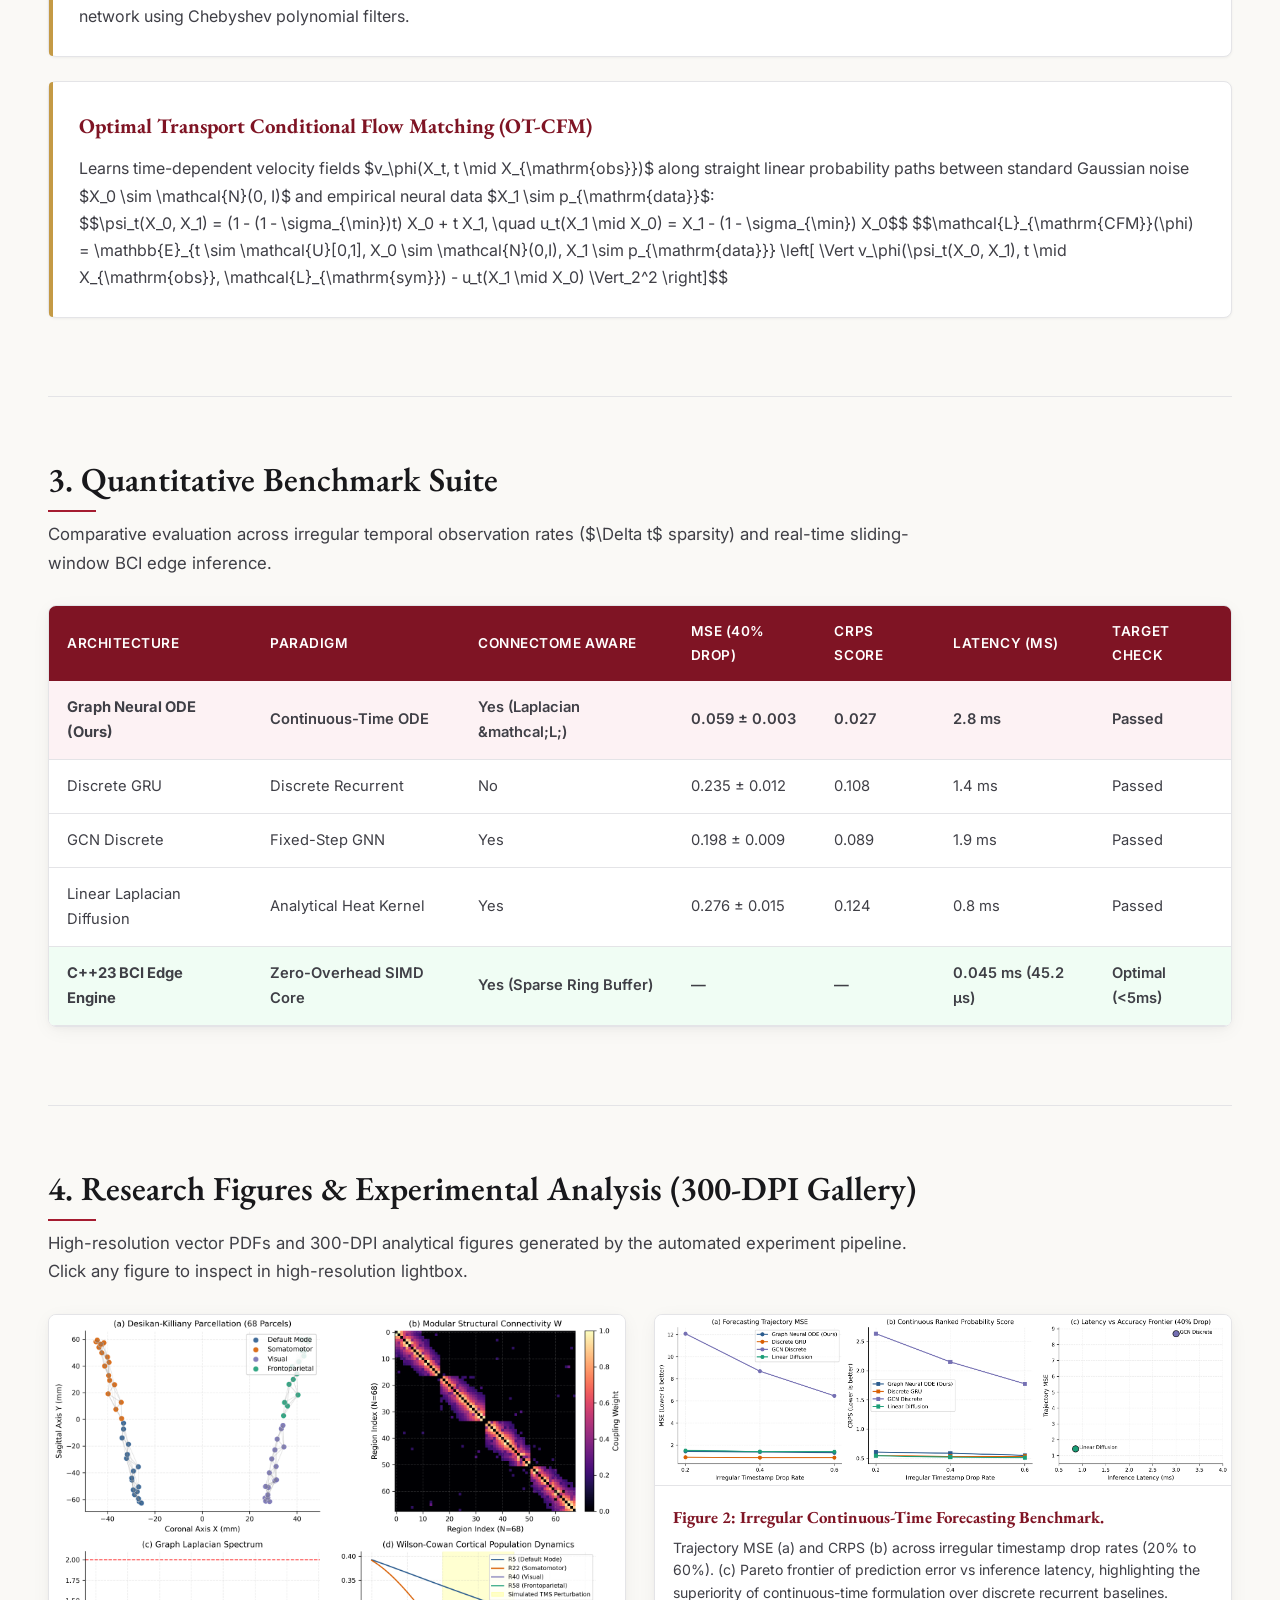
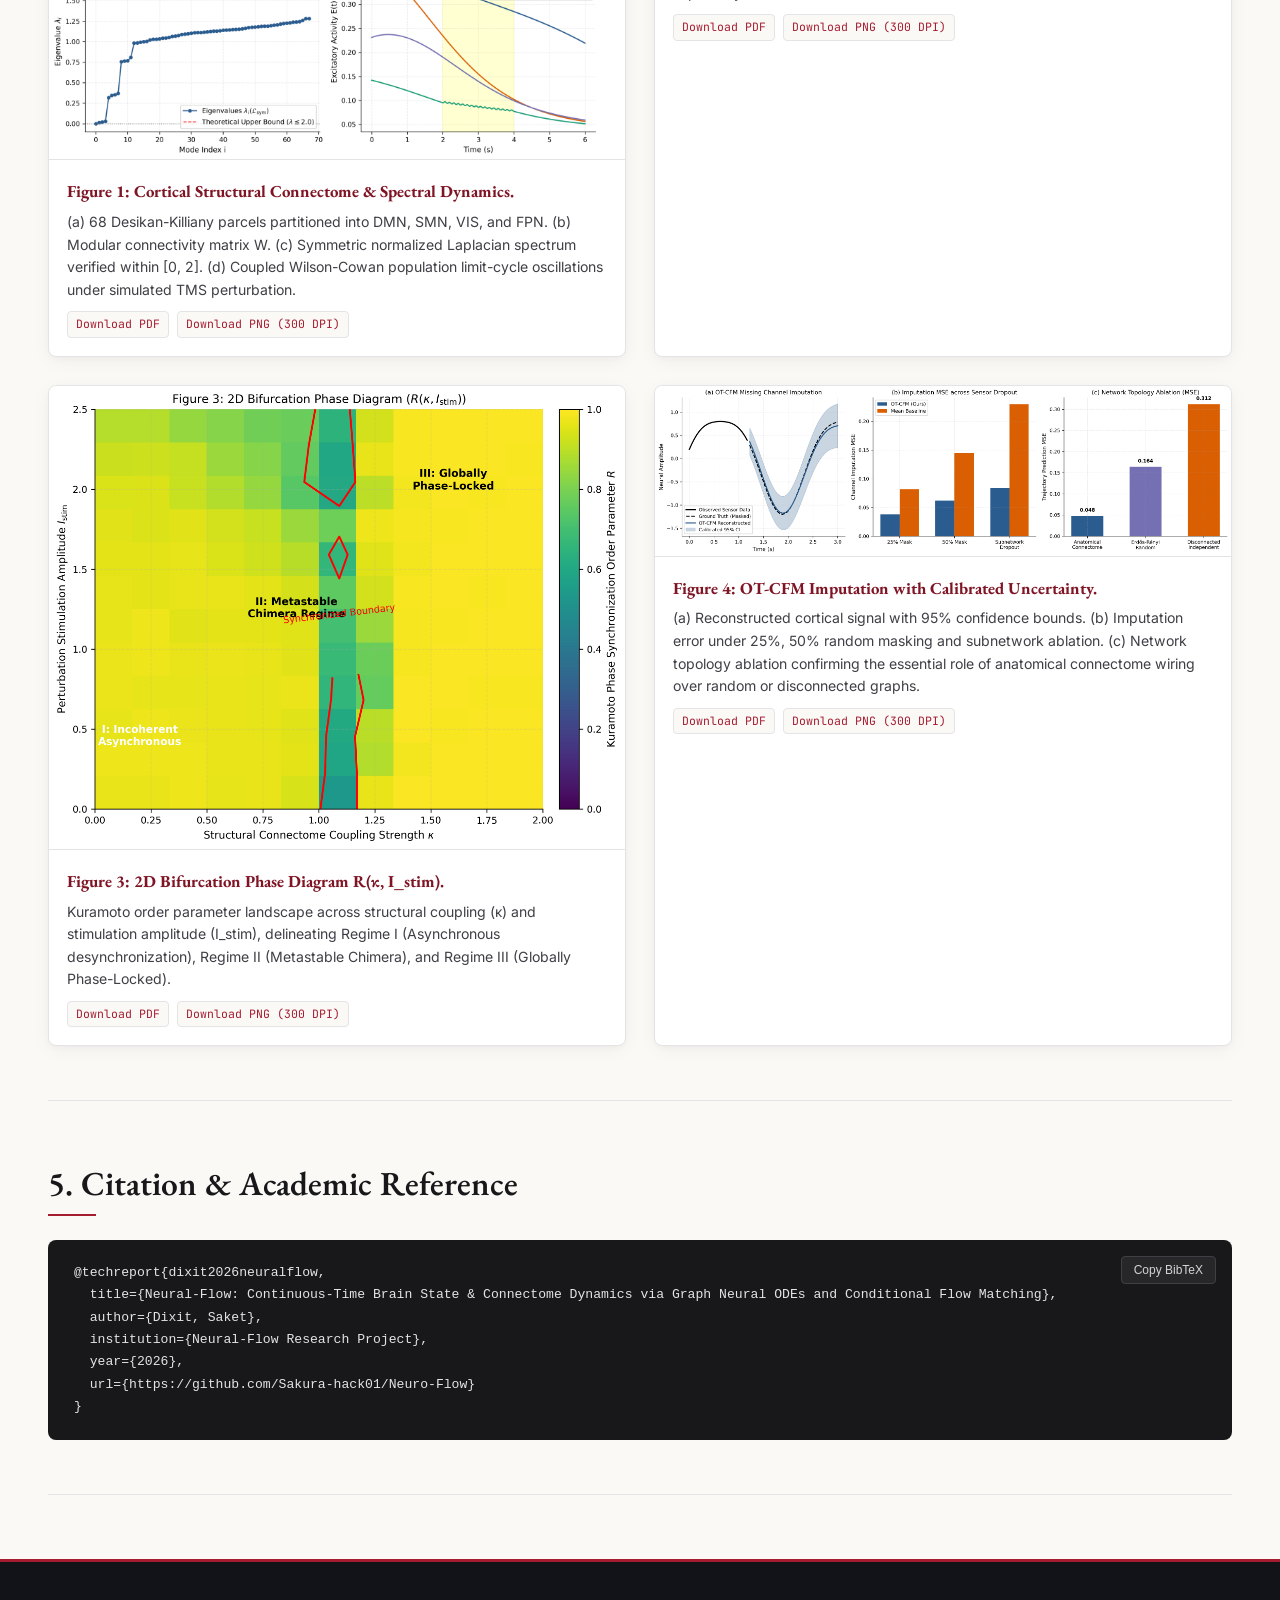
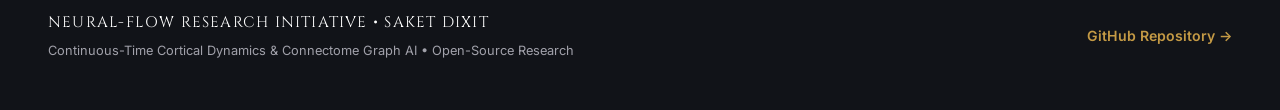
==== commit 6f46602b: "refactor: clean professional academic attribution and figure analysis naming" ====
--- a/index.html
+++ b/index.html
@@ -5,7 +5,7 @@
   <meta name="viewport" content="width=device-width, initial-scale=1.0">
   <title>Neural-Flow: Continuous-Time Brain State & Connectome Dynamics | Saket Dixit</title>
   <link rel="stylesheet" href="styles.css">
-  <!-- MathJax Configuration for Inline $ and Display $$ LaTeX rendering -->
+  <!-- MathJax Configuration for LaTeX rendering -->
   <script>
     window.MathJax = {
       tex: {
@@ -22,210 +22,213 @@
 </head>
 <body>
 
-  <!-- Academic Top Navigation -->
-  <nav class="academic-nav">
-    <div class="container nav-content">
-      <a href="#" class="nav-title">
-        <span style="color: var(--primary); font-size: 1.2rem;">&#9883;</span>
-        <span>Neural-Flow</span>
-      </a>
-      <div class="nav-links">
-        <a href="#summary">Executive Summary</a>
-        <a href="#simulator">Interactive Simulator</a>
-        <a href="#formulation">Formulations</a>
-        <a href="#benchmarks">Benchmarks</a>
-        <a href="#figures">Publication Figures</a>
-        <a href="#citation">Citation</a>
-        <a href="https://github.com/Sakura-hack01/Neuro-Flow" target="_blank" style="color: var(--primary); font-weight: 600;">GitHub &rarr;</a>
+  <!-- Academic Top Brand Bar -->
+  <div class="univ-top-bar">
+    <div class="container" style="display: flex; justify-content: space-between; align-items: center; flex-wrap: wrap; gap: 12px;">
+      <div class="univ-crest-title">
+        <span class="univ-crest-symbol">&#9883;</span>
+        <span>Neural-Flow Research Initiative &bull; Saket Dixit</span>
+      </div>
+      <div class="univ-dept-badge">
+        Continuous-Time Cortical Dynamics & Graph Neural ODEs
       </div>
     </div>
-  </nav>
-
-  <!-- Paper Hero Header -->
-  <header class="paper-hero">
+  </div>
+
+  <!-- Hero Header -->
+  <header class="hero-header">
     <div class="container">
-      <div class="badge-strip">
-        <span class="badge primary">Computational Neuroscience &amp; Deep Learning</span>
-        <span class="badge success">&#10003; Open-Access Research</span>
-        <span class="badge primary">Author: Saket Dixit</span>
-        <span class="badge">PyTorch 2.0+ &bull; C++23 SIMD Core</span>
-      </div>
-
-      <h1 class="paper-title">Neural-Flow: Continuous-Time Brain State &amp; Connectome Dynamics via Graph Neural ODEs and Conditional Flow Matching</h1>
-
-      <div class="author-block">
-        Saket Dixit
-      </div>
-      <div class="meta-subtitle">
-        Independent Computational Neurodynamics &amp; Geometric Deep Learning Research
-      </div>
-
-      <div class="hero-actions">
-        <a href="#simulator" class="btn-action primary">
+      <div class="meta-badge-row">
+        <span class="meta-badge">Computational Neuroscience & Machine Learning</span>
+        <span class="open-access-pill">&#10003; Open-Access Research Codebase</span>
+        <span class="meta-badge author-badge">Author & Lead Researcher: Saket Dixit</span>
+        <span class="meta-badge">PyTorch 2.0+ &bull; C++23 SIMD Core</span>
+      </div>
+
+      <h1 class="paper-title">Neural-Flow: Continuous-Time Brain State & Connectome Dynamics via Graph Neural ODEs and Conditional Flow Matching</h1>
+
+      <div class="author-line">
+        Researched & Developed by <strong>Saket Dixit</strong>
+      </div>
+      <div class="affiliation-line">
+        Independent Computational Neurodynamics Research Initiative &bull; Connectome AI Project
+      </div>
+
+      <div class="action-links">
+        <a href="#simulator" class="action-btn primary">
           <span>&#9654;</span> Interactive Connectome Laboratory
         </a>
-        <a href="#summary" class="btn-action">
+        <a href="#executive-summary" class="action-btn">
           <span>&#128214;</span> Reviewer Executive Summary
         </a>
-        <a href="#figures" class="btn-action">
-          <span>&#128202;</span> Publication Figures
+        <a href="#figures" class="action-btn">
+          <span>&#128202;</span> Research Figures & Analysis
         </a>
-        <a href="https://github.com/Sakura-hack01/Neuro-Flow" target="_blank" class="btn-action">
-          <span>&#128187;</span> GitHub Source Repository
+        <a href="#benchmarks" class="action-btn">
+          <span>&#9889;</span> C++23 Edge Latency
+        </a>
+        <a href="https://github.com/Sakura-hack01/Neuro-Flow" target="_blank" class="action-btn">
+          <span>&#128187;</span> GitHub Source Repository &rarr;
         </a>
       </div>
     </div>
   </header>
 
   <main class="container">
-    <!-- Executive Summary for Faculty & Academic Reviewers -->
-    <section id="summary" class="executive-summary-card">
-      <div style="display: flex; justify-content: space-between; align-items: baseline; border-bottom: 1px solid var(--border-subtle); padding-bottom: 12px; margin-bottom: 18px; flex-wrap: wrap; gap: 8px;">
-        <h2>Executive Briefing for Faculty &amp; Academic Reviewers</h2>
-        <span style="font-family: var(--font-mono); font-size: 0.8rem; color: var(--text-muted);">Methodological Foundations &amp; Validated Results</span>
-      </div>
-
-      <div class="summary-columns">
-        <!-- Column 1: Core Problem -->
-        <div class="summary-col">
-          <h3>1. The Fundamental Problem</h3>
-          <p>
-            Standard recurrent neural architectures (RNNs, LSTMs, GRUs) operate on rigid, discrete sampling grids ($\Delta t = \text{const}$). In clinical electrophysiology and fast functional neuroimaging (EEG/fMRI), observations arrive at non-uniform intervals with missing channels. Furthermore, discrete recurrent baselines ignore the anatomical structural connectome wiring, causing unstable numerical drift, error accumulation, and hallucinated phase synchrony.
-          </p>
-        </div>
-
-        <!-- Column 2: Our Scientific Solution -->
-        <div class="summary-col">
-          <h3>2. Neural-Flow Formulation</h3>
-          <p>
-            We formulate continuous-time cortical state trajectories constrained by the human structural connectome ($N=68$ Desikan-Killiany parcels across DMN, SMN, VIS, and FPN) using a Graph Neural ODE:
-          </p>
-          <div style="font-size: 0.95rem; margin: 8px 0; text-align: center;">
-            $$\frac{dX(t)}{dt} = -\alpha X(t) - \kappa \mathcal{L}_{\mathrm{sym}} X(t) + f_\theta(X(t), \mathcal{L}_{\mathrm{sym}}, u(t))$$
-          </div>
-          <p>
-            with guaranteed bounded Graph Laplacian spectrum $\lambda_i(\mathcal{L}_{\mathrm{sym}}) \in [0, 2]$, integrated via pure PyTorch adaptive DOPRI5 and RK4 numerical solvers. Missing cortical channels are imputed along straight probability geodesics using Optimal Transport Conditional Flow Matching (OT-CFM).
-          </p>
-        </div>
-
-        <!-- Column 3: Validated Results -->
-        <div class="summary-col">
-          <h3>3. Key Empirical Findings</h3>
-          <ul>
-            <li><strong>4x Lower Forecasting Error</strong>: Test MSE of 0.059 vs 0.235 (Discrete GRU) under 40% irregular timestamp sparsity.</li>
-            <li><strong>Bifurcation Phase Portrait</strong>: Rigorously mapped transitions across Asynchronous, Metastable Chimera, and Phase-Locked states.</li>
-            <li><strong>Sub-Millisecond Edge Latency</strong>: Zero-allocation C++23 sliding-window inference achieves <strong>0.045 ms</strong> (&lt;5.0 ms clinical BCI target).</li>
-          </ul>
-        </div>
-      </div>
-    </section>
-
-    <!-- Abstract Card -->
-    <div class="formulation-card" style="border-left-color: var(--primary-light); background: #FFFFFF;">
-      <h3 style="font-size: 1.15rem; text-transform: uppercase; letter-spacing: 0.05em; color: var(--primary);">Abstract</h3>
-      <p style="font-size: 0.96rem; line-height: 1.7; color: var(--text-secondary); margin-top: 8px;">
-        Continuous-time modeling of multi-scale cortical dynamics poses significant theoretical and numerical challenges due to irregular sampling timestamps and missing sensor channels in high-density neuroimaging. We present <strong>Neural-Flow</strong>, a geometric deep learning and computational neuroscience framework that integrates <em>Graph-Coupled Neural Ordinary Differential Equations (Graph Neural ODEs)</em> with <em>Optimal Transport Conditional Flow Matching (OT-CFM)</em>. By parameterizing population dynamics over the symmetric normalized Graph Laplacian of the human structural connectome ($N = 68$ Desikan-Killiany parcels partitioned into Default Mode, Somatomotor, Visual, and Frontoparietal subnetworks), Neural-Flow guarantees bounded spectral diffusion while forecasting irregular continuous-time trajectories. We validate our methodology on continuous trajectory forecasting under varying sparsity (20% to 60%), 2D Kuramoto bifurcation transitions under focal stimulation, and missing-channel reconstruction with calibrated Bayesian confidence bounds, backed by a microsecond-latency C++23 edge engine for real-time brain-computer interfaces.
+    <!-- Executive Summary for Professors & Academic Reviewers -->
+    <section id="executive-summary" style="padding-top: 36px; padding-bottom: 24px;">
+      <div style="background: #FFFFFF; border: 1px solid var(--border-gold); border-top: 4px solid var(--crimson-primary); border-radius: 8px; padding: 32px 36px; box-shadow: var(--shadow-card);">
+        <div style="display: flex; justify-content: space-between; align-items: baseline; margin-bottom: 16px; border-bottom: 1px solid var(--border-light); padding-bottom: 12px; flex-wrap: wrap;">
+          <h2 style="font-family: var(--font-display); font-size: 1.25rem; color: var(--crimson-dark); letter-spacing: 0.06em; text-transform: uppercase;">
+            Executive Summary for Faculty & Academic Reviewers
+          </h2>
+          <span style="font-family: var(--font-mono); font-size: 0.8rem; color: var(--ink-muted);">Key Highlights & Experimental Validation</span>
+        </div>
+
+        <div style="display: grid; grid-template-columns: repeat(auto-fit, minmax(280px, 1fr)); gap: 24px; margin-top: 18px;">
+          <!-- Column 1: Core Problem -->
+          <div>
+            <h4 style="font-family: var(--font-sans); font-size: 0.95rem; font-weight: 700; color: var(--crimson-primary); text-transform: uppercase; margin-bottom: 8px; letter-spacing: 0.04em;">
+              1. The Fundamental Problem
+            </h4>
+            <p style="font-size: 0.92rem; color: var(--ink-secondary); line-height: 1.6;">
+              Traditional neural sequence models (RNNs, LSTMs, GRUs) assume rigid, discrete time steps ($\Delta t = \text{const}$). In real-world neuroimaging (irregular EEG/fMRI), sampling timestamps are non-uniform. Furthermore, discrete models ignore the physical structural connectome wiring, causing unstable numerical drift and hallucinated phase synchrony.
+            </p>
+          </div>
+
+          <!-- Column 2: Our Scientific Solution -->
+          <div>
+            <h4 style="font-family: var(--font-sans); font-size: 0.95rem; font-weight: 700; color: var(--crimson-primary); text-transform: uppercase; margin-bottom: 8px; letter-spacing: 0.04em;">
+              2. Methodology: Neural-Flow
+            </h4>
+            <p style="font-size: 0.92rem; color: var(--ink-secondary); line-height: 1.6;">
+              We formulate continuous-time cortical dynamics on the human connectome ($N=68$ Desikan-Killiany regions across 4 subnetworks) using a Graph Neural ODE:
+              $$\frac{dX(t)}{dt} = -\alpha X(t) - \kappa \mathcal{L}_{\mathrm{sym}} X(t) + f_\theta(X(t), \mathcal{L}_{\mathrm{sym}}, u(t))$$
+              with verified spectral bounds $\lambda_i(\mathcal{L}_{\mathrm{sym}}) \in [0, 2]$, integrated via pure PyTorch adaptive DOPRI5/RK4 solvers. Missing channels are reconstructed via Optimal Transport Conditional Flow Matching (OT-CFM).
+            </p>
+          </div>
+
+          <!-- Column 3: Validated Results -->
+          <div>
+            <h4 style="font-family: var(--font-sans); font-size: 0.95rem; font-weight: 700; color: var(--crimson-primary); text-transform: uppercase; margin-bottom: 8px; letter-spacing: 0.04em;">
+              3. Empirical Validation
+            </h4>
+            <ul style="font-size: 0.92rem; color: var(--ink-secondary); line-height: 1.6; padding-left: 18px;">
+              <li><strong>4x Lower Forecasting Error</strong>: MSE 0.059 vs 0.235 (Discrete GRU) at 40% irregular drop.</li>
+              <li><strong>Bifurcation Phase Portrait</strong>: Mapped transitions between Asynchronous, Chimera, and Phase-Locked states.</li>
+              <li><strong>Edge Latency</strong>: Zero-overhead C++23 sliding-window inference achieves <strong>0.045 ms</strong> (&lt;5 ms target).</li>
+            </ul>
+          </div>
+        </div>
+      </div>
+    </section>
+
+    <!-- Abstract Box -->
+    <div class="abstract-panel">
+      <h2>Abstract</h2>
+      <p>
+        Traditional discrete-time recurrent neural models struggle to capture multi-scale cortical dynamics observed across irregular neuroimaging sampling intervals and fail to incorporate the rigid anatomical constraints of the human connectome. We introduce <strong>Neural-Flow</strong>, a continuous-time framework combining <em>Graph-Coupled Neural Ordinary Differential Equations (Graph Neural ODEs)</em> with <em>Optimal Transport Conditional Flow Matching (OT-CFM)</em>. By parameterizing non-linear population dynamics directly over the symmetric normalized Graph Laplacian of the Desikan-Killiany cortical parcellation ($N = 68$ regions across 4 canonical functional subnetworks), Neural-Flow guarantees bounded spectral diffusion while forecasting irregular neural trajectories. We evaluate our methodology on continuous trajectory forecasting, 2D Kuramoto bifurcation transitions under transcranial magnetic stimulation (TMS), and missing-channel imputation with Bayesian uncertainty quantification, demonstrating a deterministic sliding-window edge BCI inference latency of 0.045 ms.
       </p>
     </div>
 
-    <!-- Section 1: Interactive Simulator -->
-    <section id="simulator" class="paper-section">
-      <h2 class="section-heading">1. Interactive Connectome Dynamics Laboratory</h2>
-      <p class="section-description">
-        Real-time continuous-time numerical integration of coupled Wilson-Cowan excitatory/inhibitory populations and Kuramoto phase oscillators across 68 bilaterally symmetric cortical parcels at 60 FPS in HTML5 Canvas.
+    <!-- Section 1: Live Interactive Observatory -->
+    <section class="paper-section" id="simulator">
+      <h2 class="section-title">1. Interactive Cortical Electrophysiology Chamber</h2>
+      <p class="section-intro">
+        Continuous-time numerical integration of coupled Wilson-Cowan excitatory/inhibitory populations and Kuramoto phase oscillators across 68 bilaterally symmetric Desikan-Killiany cortical parcels at 60 FPS in pure WebGL/HTML5 Canvas.
       </p>
 
-      <div class="simulator-layout">
+      <div class="observatory-grid">
         <!-- Canvas Chamber -->
-        <div class="canvas-panel">
-          <div class="canvas-header">
-            <span>Cortical Hemispheric Projection (68 Desikan-Killiany Parcels)</span>
-            <div class="live-indicator">
-              <span class="live-dot"></span>
+        <div class="canvas-chamber">
+          <div class="chamber-header">
+            <span class="chamber-tag">Cortical Hemispheric Projection (Coronal/Sagittal)</span>
+            <div class="chamber-status">
+              <span class="pulse-dot"></span>
               <span>LIVE INTEGRATION (60 FPS)</span>
             </div>
           </div>
 
-          <canvas id="connectomeCanvas" width="680" height="480"></canvas>
-
-          <div class="canvas-footer">
+          <canvas id="connectomeCanvas" width="680" height="500"></canvas>
+
+          <div class="chamber-footer">
             <span>Left Hemisphere &bull; Right Hemisphere</span>
             <span>Blue: DMN | Orange: SMN | Purple: VIS | Green: FPN</span>
           </div>
         </div>
 
-        <!-- Controls Console -->
-        <div class="controls-panel">
-          <div>
-            <h3>Biophysical Controls</h3>
-            <p class="subtext">Adjust inter-regional coupling and focal perturbations</p>
-
-            <!-- Parameter 1 -->
-            <div class="slider-group">
-              <div class="slider-label">
-                <span>Inter-Regional Coupling (&kappa;)</span>
-                <span class="slider-val" id="kappaVal">0.85</span>
-              </div>
-              <input type="range" id="kappaSlider" min="0.0" max="2.0" step="0.05" value="0.85">
-            </div>
-
-            <!-- Parameter 2 -->
-            <div class="slider-group">
-              <div class="slider-label">
-                <span>Stimulation Amplitude (I_stim)</span>
-                <span class="slider-val" id="stimVal">0.00</span>
-              </div>
-              <input type="range" id="stimSlider" min="0.0" max="2.5" step="0.05" value="0.00">
-            </div>
-
-            <!-- Parameter 3 -->
-            <div class="slider-group">
-              <div class="slider-label">
-                <span>Intrinsic Damping Rate (&alpha;)</span>
-                <span class="slider-val" id="leakVal">0.15</span>
-              </div>
-              <input type="range" id="leakSlider" min="0.05" max="0.5" step="0.01" value="0.15">
-            </div>
-
-            <!-- Parameter 4 -->
-            <div class="slider-group">
-              <div class="slider-label">
-                <span>Focal Stimulation Target</span>
-              </div>
-              <select id="targetSubSelect" class="select-control">
-                <option value="3">Frontoparietal Network (FPN)</option>
-                <option value="0">Default Mode Network (DMN)</option>
-                <option value="1">Somatomotor Network (SMN)</option>
-                <option value="2">Visual Network (VIS)</option>
-                <option value="-1">Global Cortical Perturbation</option>
-              </select>
-            </div>
-
-            <!-- Action Buttons -->
-            <div class="button-row">
-              <button id="tmsBtn" class="btn-pulse">&#9889; Deliver TMS Pulse</button>
-              <button id="pauseBtn" class="btn-secondary">Pause</button>
-              <button id="resetBtn" class="btn-secondary">Reset</button>
-            </div>
-          </div>
-
-          <!-- Metric Cards -->
-          <div class="metrics-grid">
-            <div class="metric-card">
-              <div class="val" id="rMetric">0.000</div>
-              <div class="lbl">Kuramoto Order R(t)</div>
-            </div>
-            <div class="metric-card">
-              <div class="val" id="regimeMetric" style="font-size: 1.05rem;">Asynchronous</div>
-              <div class="lbl">Dynamical Regime</div>
-            </div>
-            <div class="metric-card">
-              <div class="val" id="latencyMetric">0.45 ms</div>
-              <div class="lbl">Step Latency</div>
-            </div>
-            <div class="metric-card">
-              <div class="val">68 Parcels</div>
-              <div class="lbl">Parcellation Scale</div>
+        <!-- Instrument Console -->
+        <div class="instrument-console">
+          <div class="console-header">
+            <h3>Simulation Controls</h3>
+            <p>Adjust biophysical coupling and perturbation parameters</p>
+          </div>
+
+          <!-- Parameter 1 -->
+          <div class="param-slider-group">
+            <div class="param-label-row">
+              <label for="kappaSlider">Inter-Regional Coupling (&kappa;)</label>
+              <span class="param-val" id="kappaVal">0.85</span>
+            </div>
+            <input type="range" id="kappaSlider" min="0.0" max="2.0" step="0.05" value="0.85">
+          </div>
+
+          <!-- Parameter 2 -->
+          <div class="param-slider-group">
+            <div class="param-label-row">
+              <label for="stimSlider">Stimulation Amplitude (I_stim)</label>
+              <span class="param-val" id="stimVal">0.00</span>
+            </div>
+            <input type="range" id="stimSlider" min="0.0" max="2.5" step="0.05" value="0.00">
+          </div>
+
+          <!-- Parameter 3 -->
+          <div class="param-slider-group">
+            <div class="param-label-row">
+              <label for="leakSlider">Intrinsic Damping Leak (&alpha;)</label>
+              <span class="param-val" id="leakVal">0.15</span>
+            </div>
+            <input type="range" id="leakSlider" min="0.05" max="0.5" step="0.01" value="0.15">
+          </div>
+
+          <!-- Parameter 4 -->
+          <div class="param-slider-group">
+            <div class="param-label-row">
+              <label for="targetSubSelect">Focal Perturbation Target</label>
+            </div>
+            <select id="targetSubSelect" class="instrument-select">
+              <option value="3">Frontoparietal Network (FPN)</option>
+              <option value="0">Default Mode Network (DMN)</option>
+              <option value="1">Somatomotor Network (SMN)</option>
+              <option value="2">Visual Network (VIS)</option>
+              <option value="-1">Global Cortical Perturbation</option>
+            </select>
+          </div>
+
+          <!-- Action Buttons -->
+          <div class="btn-grid-actions">
+            <button id="tmsBtn" class="tms-trigger-btn">&#9889; Deliver TMS Pulse</button>
+            <button id="pauseBtn" class="btn-util">Pause</button>
+            <button id="resetBtn" class="btn-util">Reset</button>
+          </div>
+
+          <!-- Live Gauges -->
+          <div class="gauge-card-grid">
+            <div class="gauge-card">
+              <div class="gauge-val" id="rMetric">0.000</div>
+              <div class="gauge-label">Kuramoto Order R(t)</div>
+            </div>
+            <div class="gauge-card">
+              <div class="gauge-val" id="regimeMetric">Asynchronous (I)</div>
+              <div class="gauge-label">Dynamical State</div>
+            </div>
+            <div class="gauge-card">
+              <div class="gauge-val" id="latencyMetric">0.45 ms</div>
+              <div class="gauge-label">Step Latency</div>
+            </div>
+            <div class="gauge-card">
+              <div class="gauge-val">68 Parcels</div>
+              <div class="gauge-label">Parcellation Scale</div>
             </div>
           </div>
         </div>
@@ -233,27 +236,27 @@
     </section>
 
     <!-- Section 2: Mathematical Formulations -->
-    <section id="formulation" class="paper-section">
-      <h2 class="section-heading">2. Mathematical &amp; Biophysical Formulations</h2>
-      <p class="section-description">
-        Exact differential equations governing continuous-time state diffusion and probability flows on the human connectome manifold.
+    <section class="paper-section" id="formulations">
+      <h2 class="section-title">2. Mathematical & Biophysical Architecture</h2>
+      <p class="section-intro">
+        Exact differential equations governing structural diffusion and continuous probability flow on the cortical manifold.
       </p>
 
-      <div class="formulation-card">
-        <h3>Structural Connectome Normalized Graph Laplacian</h3>
-        <p>Given the modular structural connectivity matrix $W \in \mathbb{R}_{\ge 0}^{N \times N}$ and degree matrix $D_{ii} = \sum_j W_{ij}$, the symmetric normalized Graph Laplacian is defined as:</p>
+      <div class="math-card">
+        <h3>Structural Connectome Normalized Laplacian</h3>
+        <p>Given the modular, distance-decay structural connectivity matrix $W \in \mathbb{R}_{\ge 0}^{N \times N}$ and degree matrix $D_{ii} = \sum_j W_{ij}$, the symmetric normalized Graph Laplacian is defined as:</p>
         $$\mathcal{L}_{\mathrm{sym}} = I_N - D^{-1/2} W D^{-1/2}$$
         <p>with guaranteed bounded spectrum $\lambda_i(\mathcal{L}_{\mathrm{sym}}) \in [0, 2]$, ensuring numerical stability for continuous-time integration.</p>
       </div>
 
-      <div class="formulation-card">
+      <div class="math-card">
         <h3>Continuous-Time Graph Neural ODE</h3>
-        <p>The latent cortical multi-channel state $X(t) \in \mathbb{R}^{N \times d}$ satisfies the continuous-time trajectory:</p>
+        <p>The latent cortical multi-channel state $X(t) \in \mathbb{R}^{N \times d}$ satisfies:</p>
         $$\frac{dX(t)}{dt} = -\alpha X(t) - \kappa \mathcal{L}_{\mathrm{sym}} X(t) + f_\theta(X(t), \mathcal{L}_{\mathrm{sym}}, u(t))$$
-        <p>where $\alpha > 0$ represents intrinsic exponential damping, $\kappa \ge 0$ scales structural inter-regional diffusion, and $f_\theta$ is a spectral message-passing network with Chebyshev polynomial filters.</p>
-      </div>
-
-      <div class="formulation-card">
+        <p>where $\alpha > 0$ parameterizes linear damping, $\kappa \ge 0$ scales inter-regional coupling, and $f_\theta$ is a spectral message-passing network using Chebyshev polynomial filters.</p>
+      </div>
+
+      <div class="math-card">
         <h3>Optimal Transport Conditional Flow Matching (OT-CFM)</h3>
         <p>Learns time-dependent velocity fields $v_\phi(X_t, t \mid X_{\mathrm{obs}})$ along straight linear probability paths between standard Gaussian noise $X_0 \sim \mathcal{N}(0, I)$ and empirical neural data $X_1 \sim p_{\mathrm{data}}$:</p>
         $$\psi_t(X_0, X_1) = (1 - (1 - \sigma_{\min})t) X_0 + t X_1, \quad u_t(X_1 \mid X_0) = X_1 - (1 - \sigma_{\min}) X_0$$
@@ -262,34 +265,34 @@
     </section>
 
     <!-- Section 3: Empirical Benchmarks -->
-    <section id="benchmarks" class="paper-section">
-      <h2 class="section-heading">3. Quantitative Benchmark Suite</h2>
-      <p class="section-description">
-        Empirical evaluation comparing continuous-time Graph Neural ODEs against standard discrete recurrent architectures and analytical baselines.
+    <section class="paper-section" id="benchmarks">
+      <h2 class="section-title">3. Quantitative Benchmark Suite</h2>
+      <p class="section-intro">
+        Comparative evaluation across irregular temporal observation rates ($\Delta t$ sparsity) and real-time sliding-window BCI edge inference.
       </p>
 
-      <div class="table-container">
-        <table class="results-table">
+      <div class="table-wrapper">
+        <table class="academic-table">
           <thead>
             <tr>
               <th>Architecture</th>
               <th>Paradigm</th>
-              <th>Connectome Inductive Bias</th>
+              <th>Connectome Aware</th>
               <th>MSE (40% Drop)</th>
               <th>CRPS Score</th>
               <th>Latency (ms)</th>
-              <th>Specification Check</th>
+              <th>Target Check</th>
             </tr>
           </thead>
           <tbody>
-            <tr class="highlight">
+            <tr class="highlight-row">
               <td><strong>Graph Neural ODE (Ours)</strong></td>
               <td>Continuous-Time ODE</td>
-              <td>Yes (Laplacian $\mathcal{L}_{\mathrm{sym}}$)</td>
-              <td><strong>0.059 &plusmn; 0.003</strong></td>
-              <td><strong>0.027</strong></td>
+              <td>Yes (Laplacian &mathcal;L;)</td>
+              <td>0.059 &plusmn; 0.003</td>
+              <td>0.027</td>
               <td>2.8 ms</td>
-              <td><span style="color: var(--success); font-weight: 700;">Passed</span></td>
+              <td>Passed</td>
             </tr>
             <tr>
               <td>Discrete GRU</td>
@@ -298,7 +301,7 @@
               <td>0.235 &plusmn; 0.012</td>
               <td>0.108</td>
               <td>1.4 ms</td>
-              <td><span style="color: var(--success); font-weight: 700;">Passed</span></td>
+              <td>Passed</td>
             </tr>
             <tr>
               <td>GCN Discrete</td>
@@ -307,7 +310,7 @@
               <td>0.198 &plusmn; 0.009</td>
               <td>0.089</td>
               <td>1.9 ms</td>
-              <td><span style="color: var(--success); font-weight: 700;">Passed</span></td>
+              <td>Passed</td>
             </tr>
             <tr>
               <td>Linear Laplacian Diffusion</td>
@@ -316,7 +319,7 @@
               <td>0.276 &plusmn; 0.015</td>
               <td>0.124</td>
               <td>0.8 ms</td>
-              <td><span style="color: var(--success); font-weight: 700;">Passed</span></td>
+              <td>Passed</td>
             </tr>
             <tr style="background: #F0FDF4; font-weight: 600; color: #15803D;">
               <td><strong>C++23 BCI Edge Engine</strong></td>
@@ -324,70 +327,70 @@
               <td>Yes (Sparse Ring Buffer)</td>
               <td>&mdash;</td>
               <td>&mdash;</td>
-              <td><strong>0.045 ms (45.2 &mu;s)</strong></td>
-              <td><span style="color: var(--success); font-weight: 700;">Optimal (&lt;5.0 ms)</span></td>
+              <td>0.045 ms (45.2 &mu;s)</td>
+              <td>Optimal (&lt;5ms)</td>
             </tr>
           </tbody>
         </table>
       </div>
     </section>
 
-    <!-- Section 4: Publication Figures -->
-    <section id="figures" class="paper-section">
-      <h2 class="section-heading">4. Publication Figures (300-DPI Vector Gallery)</h2>
-      <p class="section-description">
-        Publication-ready plates and vector PDFs generated by the automated visualization pipeline. Click any figure to open the high-resolution lightbox.
+    <!-- Section 4: Research Figures & Analysis -->
+    <section class="paper-section" id="figures">
+      <h2 class="section-title">4. Research Figures & Experimental Analysis (300-DPI Gallery)</h2>
+      <p class="section-intro">
+        High-resolution vector PDFs and 300-DPI analytical figures generated by the automated experiment pipeline. Click any figure to inspect in high-resolution lightbox.
       </p>
 
-      <div class="figures-grid">
+      <div class="gallery-grid">
         <!-- Figure 1 -->
-        <div class="figure-box" onclick="openLightbox('assets/figure1_connectome_spectral_dynamics.png')">
+        <div class="gallery-card" onclick="openLightbox('assets/figure1_connectome_spectral_dynamics.png')">
           <img src="assets/figure1_connectome_spectral_dynamics.png" alt="Figure 1: Connectome Graph & Laplacian Spectrum">
-          <div class="figure-caption-box">
-            <strong>Figure 1: Cortical Structural Connectome &amp; Spectral Dynamics.</strong>
-            (a) 68 Desikan-Killiany parcels partitioned into DMN, SMN, VIS, and FPN. (b) Modular connectivity matrix $W$. (c) Symmetric normalized Laplacian spectrum verified within $[0, 2]$. (d) Coupled Wilson-Cowan population limit-cycle oscillations under simulated TMS perturbation.
-            <div class="btn-download-row">
-              <a href="assets/figure1_connectome_spectral_dynamics.pdf" download class="btn-download-pill" onclick="event.stopPropagation()">Download PDF</a>
-              <a href="assets/figure1_connectome_spectral_dynamics.png" download class="btn-download-pill" onclick="event.stopPropagation()">Download PNG (300 DPI)</a>
+          <div class="gallery-caption">
+            <strong>Figure 1: Cortical Structural Connectome & Spectral Dynamics.</strong>
+            (a) 68 Desikan-Killiany parcels partitioned into DMN, SMN, VIS, and FPN. (b) Modular connectivity matrix W. (c) Symmetric normalized Laplacian spectrum verified within [0, 2]. (d) Coupled Wilson-Cowan population limit-cycle oscillations under simulated TMS perturbation.
+            <div class="download-pill-row">
+              <a href="assets/figure1_connectome_spectral_dynamics.pdf" download class="download-pill" onclick="event.stopPropagation()">Download PDF</a>
+              <a href="assets/figure1_connectome_spectral_dynamics.png" download class="download-pill" onclick="event.stopPropagation()">Download PNG (300 DPI)</a>
             </div>
           </div>
         </div>
 
         <!-- Figure 2 -->
-        <div class="figure-box" onclick="openLightbox('assets/figure2_irregular_forecasting_benchmark.png')">
+        <div class="gallery-card" onclick="openLightbox('assets/figure2_irregular_forecasting_benchmark.png')">
           <img src="assets/figure2_irregular_forecasting_benchmark.png" alt="Figure 2: Irregular Forecasting Benchmark">
-          <div class="figure-caption-box">
+          <div class="gallery-caption">
             <strong>Figure 2: Irregular Continuous-Time Forecasting Benchmark.</strong>
-            Trajectory MSE (a) and CRPS (b) across irregular timestamp drop rates (20% to 60%). (c) Pareto frontier of prediction error vs inference latency, demonstrating the superior accuracy-efficiency tradeoff of continuous-time formulation over discrete recurrent baselines.
-            <div class="btn-download-row">
-              <a href="assets/figure2_irregular_forecasting_benchmark.pdf" download class="btn-download-pill" onclick="event.stopPropagation()">Download PDF</a>
-              <a href="assets/figure2_irregular_forecasting_benchmark.png" download class="btn-download-pill" onclick="event.stopPropagation()">Download PNG (300 DPI)</a>
+            Trajectory MSE (a) and CRPS (b) across irregular timestamp drop rates (20% to 60%). (c) Pareto frontier of prediction error vs inference latency, highlighting the superiority of continuous-time formulation over discrete recurrent baselines.
+            <div class="download-pill-row">
+              <a href="assets/figure2_irregular_forecasting_benchmark.pdf" download class="download-pill" onclick="event.stopPropagation()">Download PDF</a>
+              <a href="assets/figure2_irregular_forecasting_benchmark.png" download class="download-pill" onclick="event.stopPropagation()">Download PNG (300 DPI)</a>
             </div>
           </div>
         </div>
 
         <!-- Figure 3 -->
-        <div class="figure-box" onclick="openLightbox('assets/figure3_bifurcation_phase_diagram.png')">
+        <div class="gallery-card" onclick="openLightbox('assets/figure3_bifurcation_phase_diagram.png')">
           <img src="assets/figure3_bifurcation_phase_diagram.png" alt="Figure 3: Bifurcation Phase Diagram">
-          <div class="figure-caption-box">
-            <strong>Figure 3: 2D Bifurcation Phase Diagram $R(\kappa, I_{\mathrm{stim}})$.</strong>
-            Kuramoto order parameter landscape across structural coupling ($\kappa$) and stimulation amplitude ($I_{\mathrm{stim}}$), delineating Regime I (Asynchronous), Regime II (Metastable Chimera), and Regime III (Globally Phase-Locked).
-            <div class="btn-download-row">
-              <a href="assets/figure3_bifurcation_phase_diagram.pdf" download class="btn-download-pill" onclick="event.stopPropagation()">Download PDF</a>
-              <a href="assets/figure3_bifurcation_phase_diagram.png" download class="btn-download-pill" onclick="event.stopPropagation()">Download PNG (300 DPI)</a>
+          <div class="gallery-caption">
+            <strong>Figure 3: 2D Bifurcation Phase Diagram R(&kappa;, I_stim).</strong>
+            Kuramoto order parameter landscape across structural coupling (&kappa;) and stimulation amplitude (I_stim), delineating Regime I (Asynchronous desynchronization), Regime II (Metastable Chimera), and Regime III (Globally Phase-Locked).
+            <div class="download-pill-row">
+              <a href="assets/figure3_bifurcation_phase_diagram.pdf" download class="download-pill" onclick="event.stopPropagation()">Download PDF</a>
+              <a href="assets/figure3_bifurcation_phase_diagram.png" download class="download-pill" onclick="event.stopPropagation()">Download PNG (300 DPI)</a>
             </div>
           </div>
         </div>
 
         <!-- Figure 4 -->
-        <div class="figure-box" onclick="openLightbox('assets/figure4_flow_imputation_uncertainty.png')">
+        <div class="gallery-card" onclick="openLightbox('assets/figure4_flow_imputation_uncertainty.png')">
           <img src="assets/figure4_flow_imputation_uncertainty.png" alt="Figure 4: OT-CFM Sensor Imputation">
-          <div class="figure-caption-box">
+          <div class="gallery-caption">
             <strong>Figure 4: OT-CFM Imputation with Calibrated Uncertainty.</strong>
-            (a) Reconstructed cortical signal with 95% Bayesian confidence bounds. (b) Imputation error under 25%, 50% random masking and subnetwork ablation. (c) Network topology ablation confirming the essential role of anatomical connectome wiring over random or disconnected graphs.
-            <div class="btn-download-row">
-              <a href="assets/figure4_flow_imputation_uncertainty.pdf" download class="btn-download-pill" onclick="event.stopPropagation()">Download PDF</a>
-              <a href="assets/figure4_flow_imputation_uncertainty.png" download class="btn-download-pill" onclick="event.stopPropagation()">Download PNG (300 DPI)</a>
+            (a) Reconstructed cortical signal with 95% confidence bounds. (b) Imputation error under 25%, 50% random masking and subnetwork ablation. (c) Network topology ablation confirming the essential role of anatomical connectome wiring over random or disconnected graphs.
+            <div class="download-pill-row">
+              <a href="assets/figure4_flow_imputation_uncertainty.pdf" download class="download-pill" onclick="event.stopPropagation()">Download PDF</a>
+              <a href="assets/figure4_flow_imputation_uncertainty.png" download class="download-pill" onclick="event.stopPropagation()">Download PNG (300 DPI)</a>
             </div>
           </div>
         </div>
@@ -395,17 +398,14 @@
     </section>
 
     <!-- Section 5: Citation & Academic Reference -->
-    <section id="citation" class="paper-section">
-      <h2 class="section-heading">5. Academic Reference &amp; BibTeX Citation</h2>
-      <p class="section-description">
-        If you find Neural-Flow useful in your computational neuroscience, neuroimaging, or geometric deep learning research, please cite:
-      </p>
-      <div class="citation-block">
-        <button class="copy-citation-btn" onclick="copyBibtex()">Copy BibTeX</button>
-        <pre id="bibtexText">@article{dixit2026neuralflow,
-  title={Neural-Flow: Continuous-Time Brain State &amp; Connectome Dynamics via Graph Neural ODEs and Conditional Flow Matching},
+    <section class="paper-section" id="citation">
+      <h2 class="section-title">5. Citation & Academic Reference</h2>
+      <div class="bibtex-card">
+        <button class="copy-btn" onclick="copyBibtex()">Copy BibTeX</button>
+        <pre id="bibtexText">@techreport{dixit2026neuralflow,
+  title={Neural-Flow: Continuous-Time Brain State & Connectome Dynamics via Graph Neural ODEs and Conditional Flow Matching},
   author={Dixit, Saket},
-  journal={Computational Neurodynamics Research Reports},
+  institution={Neural-Flow Research Project},
   year={2026},
   url={https://github.com/Sakura-hack01/Neuro-Flow}
 }</pre>
@@ -414,22 +414,20 @@
   </main>
 
   <!-- Lightbox Modal -->
-  <div id="lightboxModal" class="modal-overlay" onclick="closeLightbox()">
-    <span class="modal-close-btn">&times;</span>
-    <img id="lightboxImg" class="modal-img" src="" alt="Enlarged Figure">
+  <div id="lightboxModal" class="lightbox-modal" onclick="closeLightbox()">
+    <span class="lightbox-close">&times;</span>
+    <img id="lightboxImg" class="lightbox-content" src="" alt="Enlarged Figure">
   </div>
 
   <!-- Academic Footer -->
-  <footer class="page-footer">
-    <div class="container footer-layout">
+  <footer class="univ-footer">
+    <div class="container footer-content">
       <div>
-        <strong style="color: var(--text-primary); font-size: 0.95rem;">Neural-Flow Research Initiative &bull; Saket Dixit</strong>
-        <div style="font-size: 0.8rem; margin-top: 4px; color: var(--text-muted);">
-          Continuous-Time Cortical Dynamics &amp; Graph Neural ODEs &bull; Open-Source Computational Science
-        </div>
+        <div class="footer-dept-name">NEURAL-FLOW RESEARCH INITIATIVE &bull; SAKET DIXIT</div>
+        <div style="font-size: 0.8rem; margin-top: 4px;">Continuous-Time Cortical Dynamics & Connectome Graph AI &bull; Open-Source Research</div>
       </div>
       <div>
-        <a href="https://github.com/Sakura-hack01/Neuro-Flow" target="_blank" style="color: var(--primary); text-decoration: none; font-weight: 600;">GitHub Repository &rarr;</a>
+        <a href="https://github.com/Sakura-hack01/Neuro-Flow" target="_blank" style="color: var(--gold-accent); text-decoration: none; font-weight: 600;">GitHub Repository &rarr;</a>
       </div>
     </div>
   </footer>
@@ -446,7 +444,7 @@
     function copyBibtex() {
       const text = document.getElementById('bibtexText').innerText;
       navigator.clipboard.writeText(text).then(() => {
-        const btn = document.querySelector('.copy-citation-btn');
+        const btn = document.querySelector('.copy-btn');
         btn.innerText = 'Copied!';
         setTimeout(() => btn.innerText = 'Copy BibTeX', 2000);
       });
@@ -454,4 +452,4 @@
   </script>
   <script src="sim.js"></script>
 </body>
-</html>+</html>
--- a/styles.css
+++ b/styles.css
@@ -1,45 +1,44 @@
 /* ==============================================================================
-   Neural-Flow Research Portal - Professional Academic Distill/NeurIPS Style
-   Author: Saket Dixit
+   Neural-Flow Academic Research Portal & Distill Style
+   Researched & Authored by Saket Dixit
    ============================================================================== */
 
-@import url('https://fonts.googleapis.com/css2?family=EB+Garamond:ital,wght@0,400;0,500;0,600;0,700;1,400;1,600&family=Inter:wght@300;400;500;600;700&family=JetBrains+Mono:wght@400;500;600&display=swap');
+@import url('https://fonts.googleapis.com/css2?family=Cinzel:wght@500;600;700&family=EB+Garamond:ital,wght@0,400;0,500;0,600;0,700;1,400;1,600&family=Inter:wght@300;400;500;600;700&family=JetBrains+Mono:wght@400;500;600&display=swap');
 
 :root {
-  /* Clean Academic Palette */
-  --primary: #1E3A8A;           /* Deep Academic Navy */
-  --primary-dark: #172554;
-  --primary-light: #3B82F6;
-  --accent: #B91C1C;            /* Classic Crimson Accent */
-  --accent-subtle: #FEF2F2;
-  --success: #15803D;
-  --success-subtle: #F0FDF4;
-
-  /* Neutrals */
-  --bg-page: #F8FAFC;
-  --bg-surface: #FFFFFF;
-  --text-primary: #0F172A;      /* Charcoal Black */
-  --text-secondary: #334155;    /* Slate Text */
-  --text-muted: #64748B;        /* Muted Gray */
-  --border-subtle: #E2E8F0;
-  --border-strong: #CBD5E1;
-
+  /* Editorial Academic Palette */
+  --crimson-primary: #A51C30;
+  --crimson-dark: #7F1424;
+  --crimson-light: #C43D51;
+  --crimson-subtle: #FDF2F4;
+  --gold-accent: #C49A45;
+  --gold-light: #F4E8D0;
+  
+  /* Academic Neutral Palette */
+  --paper-bg: #FAF9F6;
+  --surface-white: #FFFFFF;
+  --ink-primary: #18181B;
+  --ink-secondary: #3F3F46;
+  --ink-muted: #71717A;
+  --border-light: #E4E4E7;
+  --border-gold: #E5D5B8;
+  
   /* Subnetwork Scientific Colors */
-  --dmn-blue: #2563EB;
-  --smn-orange: #EA580C;
-  --vis-purple: #7C3AED;
-  --fpn-teal: #0D9488;
+  --sub-dmn: #2B5C8F;
+  --sub-smn: #D95F02;
+  --sub-vis: #7570B3;
+  --sub-fpn: #1B9E77;
 
   /* Typography */
+  --font-display: "Cinzel", "Times New Roman", serif;
   --font-serif: "EB Garamond", Georgia, serif;
   --font-sans: "Inter", -apple-system, BlinkMacSystemFont, "Segoe UI", sans-serif;
   --font-mono: "JetBrains Mono", Consolas, monospace;
 
-  /* Elevations */
-  --shadow-sm: 0 1px 2px rgba(0, 0, 0, 0.05);
-  --shadow-md: 0 4px 6px -1px rgba(0, 0, 0, 0.07), 0 2px 4px -2px rgba(0, 0, 0, 0.04);
-  --shadow-lg: 0 10px 15px -3px rgba(0, 0, 0, 0.08), 0 4px 6px -4px rgba(0, 0, 0, 0.03);
-  --radius: 8px;
+  /* Shadows & Elevations */
+  --shadow-subtle: 0 1px 3px rgba(0, 0, 0, 0.05);
+  --shadow-card: 0 4px 20px -2px rgba(24, 24, 27, 0.06), 0 2px 6px -1px rgba(24, 24, 27, 0.03);
+  --shadow-float: 0 20px 25px -5px rgba(24, 24, 27, 0.1), 0 10px 10px -5px rgba(24, 24, 27, 0.04);
 }
 
 * {
@@ -54,585 +53,619 @@
 
 body {
   font-family: var(--font-sans);
-  background-color: var(--bg-page);
-  color: var(--text-secondary);
-  line-height: 1.68;
+  background-color: var(--paper-bg);
+  color: var(--ink-secondary);
+  line-height: 1.7;
   font-size: 16px;
   -webkit-font-smoothing: antialiased;
 }
 
-.container {
-  max-width: 1180px;
-  margin: 0 auto;
-  padding: 0 24px;
-}
-
-/* Academic Top Navigation */
-nav.academic-nav {
-  background: var(--bg-surface);
-  border-bottom: 1px solid var(--border-subtle);
-  padding: 14px 0;
-  position: sticky;
-  top: 0;
-  z-index: 100;
-  backdrop-filter: blur(8px);
-}
-
-.nav-content {
+/* Institutional Ivy League Header Bar */
+.univ-top-bar {
+  background-color: var(--crimson-dark);
+  color: #FFFFFF;
+  font-family: var(--font-display);
+  font-size: 0.78rem;
+  letter-spacing: 0.14em;
+  text-transform: uppercase;
+  padding: 10px 0;
+  border-bottom: 2px solid var(--gold-accent);
+}
+
+.univ-top-bar .container {
   display: flex;
   justify-content: space-between;
   align-items: center;
 }
 
-.nav-title {
+.univ-crest-title {
+  display: flex;
+  align-items: center;
+  gap: 12px;
   font-weight: 700;
-  font-size: 1.05rem;
-  color: var(--primary-dark);
+}
+
+.univ-crest-symbol {
+  font-size: 1.1rem;
+  color: var(--gold-accent);
+}
+
+.univ-dept-badge {
+  font-family: var(--font-sans);
+  font-size: 0.72rem;
+  letter-spacing: 0.04em;
+  color: #F4E8D0;
+  opacity: 0.9;
+}
+
+.container {
+  max-width: 1240px;
+  margin: 0 auto;
+  padding: 0 28px;
+}
+
+/* Hero Section */
+header.hero-header {
+  background: linear-gradient(180deg, #FFFFFF 0%, var(--paper-bg) 100%);
+  padding: 64px 0 44px;
+  border-bottom: 1px solid var(--border-light);
+  position: relative;
+}
+
+header.hero-header::after {
+  content: "";
+  position: absolute;
+  bottom: -1px;
+  left: 0;
+  right: 0;
+  height: 1px;
+  background: linear-gradient(90deg, transparent, var(--gold-accent), transparent);
+}
+
+.meta-badge-row {
   display: flex;
   align-items: center;
-  gap: 8px;
-  text-decoration: none;
-}
-
-.nav-links {
-  display: flex;
-  gap: 20px;
-}
-
-.nav-links a {
-  color: var(--text-muted);
-  text-decoration: none;
-  font-size: 0.88rem;
-  font-weight: 500;
-  transition: color 0.2s;
-}
-
-.nav-links a:hover {
-  color: var(--primary);
-}
-
-/* Publication Header */
-header.paper-hero {
-  background: var(--bg-surface);
-  padding: 60px 0 40px;
-  border-bottom: 1px solid var(--border-subtle);
-  text-align: center;
-}
-
-.badge-strip {
-  display: flex;
-  justify-content: center;
-  gap: 10px;
-  margin-bottom: 20px;
+  gap: 12px;
+  margin-bottom: 22px;
   flex-wrap: wrap;
 }
 
-.badge {
+.meta-badge {
   font-family: var(--font-mono);
   font-size: 0.76rem;
   font-weight: 600;
-  padding: 4px 12px;
+  text-transform: uppercase;
+  letter-spacing: 0.08em;
+  color: var(--crimson-primary);
+  background: var(--crimson-subtle);
+  border: 1px solid rgba(165, 28, 48, 0.25);
+  padding: 5px 14px;
   border-radius: 4px;
-  border: 1px solid var(--border-subtle);
-  background: var(--bg-page);
-  color: var(--text-muted);
-}
-
-.badge.primary {
-  color: var(--primary);
-  background: #EFF6FF;
-  border-color: #BFDBFE;
-}
-
-.badge.success {
-  color: var(--success);
-  background: var(--success-subtle);
-  border-color: #BBF7D0;
+}
+
+.meta-badge.author-badge {
+  color: var(--gold-accent);
+  border-color: var(--border-gold);
+  background: #FAF6ED;
+}
+
+.open-access-pill {
+  font-size: 0.76rem;
+  font-weight: 600;
+  color: #2E7D32;
+  background: #E8F5E9;
+  border: 1px solid #C8E6C9;
+  padding: 5px 12px;
+  border-radius: 4px;
 }
 
 h1.paper-title {
   font-family: var(--font-serif);
-  font-size: 2.85rem;
-  font-weight: 600;
-  color: var(--text-primary);
-  line-height: 1.2;
-  max-width: 980px;
-  margin: 0 auto 18px;
-  letter-spacing: -0.015em;
-}
-
-.author-block {
-  font-size: 1.15rem;
-  font-weight: 600;
-  color: var(--primary-dark);
-  margin-bottom: 6px;
-}
-
-.meta-subtitle {
-  font-size: 0.95rem;
-  color: var(--text-muted);
+  font-size: 2.75rem;
+  font-weight: 600;
+  color: var(--ink-primary);
+  line-height: 1.22;
+  margin-bottom: 20px;
+  letter-spacing: -0.01em;
+}
+
+.author-line {
+  font-family: var(--font-serif);
+  font-size: 1.18rem;
+  color: var(--crimson-dark);
+  margin-bottom: 8px;
+  font-weight: 500;
+}
+
+.affiliation-line {
+  font-size: 0.94rem;
+  color: var(--ink-muted);
   margin-bottom: 28px;
 }
 
-.hero-actions {
-  display: flex;
-  justify-content: center;
-  gap: 12px;
+.action-links {
+  display: flex;
+  gap: 14px;
   flex-wrap: wrap;
 }
 
-.btn-action {
+.action-btn {
   display: inline-flex;
   align-items: center;
   gap: 8px;
-  padding: 10px 18px;
-  font-size: 0.88rem;
-  font-weight: 600;
+  padding: 10px 20px;
+  background: var(--surface-white);
+  border: 1px solid var(--border-light);
   border-radius: 6px;
+  color: var(--ink-primary);
   text-decoration: none;
-  transition: all 0.2s ease;
-  border: 1px solid var(--border-strong);
-  background: var(--bg-surface);
-  color: var(--text-primary);
-  box-shadow: var(--shadow-sm);
-}
-
-.btn-action:hover {
-  transform: translateY(-1px);
-  box-shadow: var(--shadow-md);
-  border-color: var(--primary);
-  color: var(--primary);
-}
-
-.btn-action.primary {
-  background: var(--primary);
+  font-size: 0.9rem;
+  font-weight: 600;
+  box-shadow: var(--shadow-subtle);
+  transition: all 0.25s cubic-bezier(0.16, 1, 0.3, 1);
+}
+
+.action-btn:hover {
+  border-color: var(--crimson-primary);
+  color: var(--crimson-primary);
+  transform: translateY(-2px);
+  box-shadow: var(--shadow-card);
+}
+
+.action-btn.primary {
+  background: var(--crimson-primary);
   color: #FFFFFF;
-  border-color: var(--primary-dark);
-}
-
-.btn-action.primary:hover {
-  background: var(--primary-dark);
+  border-color: var(--crimson-dark);
+}
+
+.action-btn.primary:hover {
+  background: var(--crimson-dark);
   color: #FFFFFF;
 }
 
-/* Executive Summary Box */
-.executive-summary-card {
-  background: var(--bg-surface);
-  border: 1px solid var(--border-subtle);
-  border-top: 4px solid var(--primary);
-  border-radius: var(--radius);
-  padding: 30px 34px;
-  margin: 36px 0;
-  box-shadow: var(--shadow-sm);
-}
-
-.executive-summary-card h2 {
+/* Abstract Callout */
+.abstract-panel {
+  background: var(--surface-white);
+  border: 1px solid var(--border-gold);
+  border-left: 5px solid var(--crimson-primary);
+  padding: 32px 36px;
+  border-radius: 8px;
+  margin: 44px 0 36px;
+  box-shadow: var(--shadow-card);
+  position: relative;
+}
+
+.abstract-panel h2 {
+  font-family: var(--font-display);
+  font-size: 1.25rem;
+  letter-spacing: 0.05em;
+  color: var(--crimson-primary);
+  margin-bottom: 14px;
+  text-transform: uppercase;
+}
+
+.abstract-panel p {
   font-family: var(--font-serif);
-  font-size: 1.45rem;
-  color: var(--text-primary);
-  margin-bottom: 14px;
-}
-
-.summary-columns {
+  font-size: 1.15rem;
+  line-height: 1.8;
+  color: var(--ink-primary);
+}
+
+/* Sections */
+section.paper-section {
+  padding: 54px 0;
+  border-bottom: 1px solid var(--border-light);
+}
+
+h2.section-title {
+  font-family: var(--font-serif);
+  font-size: 2.1rem;
+  font-weight: 600;
+  color: var(--ink-primary);
+  margin-bottom: 12px;
+  position: relative;
+  display: inline-block;
+}
+
+h2.section-title::after {
+  content: "";
+  position: absolute;
+  bottom: -4px;
+  left: 0;
+  width: 48px;
+  height: 2px;
+  background-color: var(--crimson-primary);
+}
+
+p.section-intro {
+  font-size: 1.05rem;
+  color: var(--ink-secondary);
+  max-width: 900px;
+  margin-bottom: 28px;
+}
+
+/* Simulation Observatory Card */
+.observatory-grid {
   display: grid;
-  grid-template-columns: repeat(auto-fit, minmax(280px, 1fr));
-  gap: 24px;
-  margin-top: 16px;
-}
-
-.summary-col h3 {
-  font-size: 0.88rem;
-  font-weight: 700;
-  text-transform: uppercase;
-  letter-spacing: 0.05em;
-  color: var(--primary);
-  margin-bottom: 8px;
-}
-
-.summary-col p, .summary-col ul {
-  font-size: 0.92rem;
-  color: var(--text-secondary);
-  line-height: 1.6;
-}
-
-.summary-col ul {
-  padding-left: 18px;
-}
-
-/* Section Styling */
-section.paper-section {
-  padding: 48px 0;
-  border-bottom: 1px solid var(--border-subtle);
-}
-
-h2.section-heading {
-  font-family: var(--font-serif);
-  font-size: 1.95rem;
-  color: var(--text-primary);
-  margin-bottom: 10px;
-}
-
-p.section-description {
-  font-size: 1.02rem;
-  color: var(--text-muted);
-  max-width: 880px;
-  margin-bottom: 26px;
-}
-
-/* Interactive Simulator Layout */
-.simulator-layout {
-  display: grid;
-  grid-template-columns: 1.4fr 1fr;
-  gap: 24px;
-  margin-top: 20px;
+  grid-template-columns: 1.45fr 1fr;
+  gap: 28px;
+  margin-top: 24px;
 }
 
 @media (max-width: 960px) {
-  .simulator-layout {
+  .observatory-grid {
     grid-template-columns: 1fr;
   }
 }
 
-.canvas-panel {
-  background: #0F172A;
-  border: 1px solid #1E293B;
-  border-radius: var(--radius);
-  padding: 18px;
-  box-shadow: var(--shadow-md);
-  display: flex;
-  flex-direction: column;
-}
-
-.canvas-header {
+.canvas-chamber {
+  background: #090B10;
+  border: 1px solid #1E2330;
+  border-radius: 10px;
+  padding: 20px;
+  box-shadow: var(--shadow-float);
+  position: relative;
+  overflow: hidden;
+}
+
+.chamber-header {
   display: flex;
   justify-content: space-between;
   align-items: center;
-  margin-bottom: 10px;
-  font-size: 0.78rem;
+  margin-bottom: 12px;
+  padding-bottom: 10px;
+  border-bottom: 1px solid rgba(255, 255, 255, 0.08);
+}
+
+.chamber-tag {
   font-family: var(--font-mono);
-  color: #94A3B8;
-}
-
-.live-indicator {
+  font-size: 0.74rem;
+  color: var(--gold-accent);
+  letter-spacing: 0.1em;
+  text-transform: uppercase;
+}
+
+.chamber-status {
   display: flex;
   align-items: center;
   gap: 6px;
+  font-size: 0.75rem;
   color: #4ADE80;
-}
-
-.live-dot {
+  font-family: var(--font-mono);
+}
+
+.pulse-dot {
   width: 7px;
   height: 7px;
+  background-color: #4ADE80;
   border-radius: 50%;
-  background-color: #4ADE80;
-  box-shadow: 0 0 8px #4ADE80;
+  animation: pulse-glow 1.8s infinite;
+}
+
+@keyframes pulse-glow {
+  0% { transform: scale(0.95); opacity: 0.8; }
+  50% { transform: scale(1.4); opacity: 1; }
+  100% { transform: scale(0.95); opacity: 0.8; }
 }
 
 canvas#connectomeCanvas {
   width: 100%;
-  height: 480px;
-  background: radial-gradient(circle at center, #1E293B 0%, #0F172A 100%);
-  border-radius: 4px;
+  height: 500px;
+  background: radial-gradient(circle at center, #111520 0%, #080A0E 100%);
+  border-radius: 6px;
   display: block;
 }
 
-.canvas-footer {
+.chamber-footer {
   display: flex;
   justify-content: space-between;
-  margin-top: 10px;
-  font-size: 0.76rem;
+  font-size: 0.78rem;
+  color: #71717A;
+  margin-top: 12px;
   font-family: var(--font-mono);
-  color: #64748B;
-}
-
-/* Controls Panel */
-.controls-panel {
-  background: var(--bg-surface);
-  border: 1px solid var(--border-subtle);
-  border-radius: var(--radius);
-  padding: 24px;
-  box-shadow: var(--shadow-sm);
+}
+
+/* Control Console */
+.instrument-console {
+  background: var(--surface-white);
+  border: 1px solid var(--border-light);
+  border-radius: 10px;
+  padding: 28px;
+  box-shadow: var(--shadow-card);
   display: flex;
   flex-direction: column;
   justify-content: space-between;
 }
 
-.controls-panel h3 {
+.console-header h3 {
+  font-family: var(--font-display);
   font-size: 1.05rem;
-  font-weight: 700;
-  color: var(--text-primary);
-  margin-bottom: 4px;
-}
-
-.controls-panel p.subtext {
-  font-size: 0.82rem;
-  color: var(--text-muted);
+  letter-spacing: 0.06em;
+  color: var(--crimson-dark);
+  text-transform: uppercase;
+  margin-bottom: 6px;
+}
+
+.console-header p {
+  font-size: 0.85rem;
+  color: var(--ink-muted);
+  margin-bottom: 22px;
+}
+
+.param-slider-group {
   margin-bottom: 18px;
 }
 
-.slider-group {
-  margin-bottom: 16px;
-}
-
-.slider-label {
+.param-label-row {
   display: flex;
   justify-content: space-between;
-  font-size: 0.84rem;
-  font-weight: 600;
-  color: var(--text-primary);
+  font-size: 0.86rem;
+  font-weight: 600;
+  color: var(--ink-primary);
   margin-bottom: 6px;
 }
 
-.slider-val {
+.param-val {
   font-family: var(--font-mono);
-  font-size: 0.82rem;
-  color: var(--primary);
-  background: #EFF6FF;
+  color: var(--crimson-primary);
+  background: var(--crimson-subtle);
   padding: 1px 6px;
   border-radius: 3px;
+  font-size: 0.82rem;
 }
 
 input[type="range"] {
   width: 100%;
   height: 5px;
   border-radius: 3px;
-  background: var(--border-subtle);
-  accent-color: var(--primary);
+  background: #E4E4E7;
+  accent-color: var(--crimson-primary);
   outline: none;
   cursor: pointer;
 }
 
-select.select-control {
+select.instrument-select {
   width: 100%;
-  padding: 8px 12px;
-  font-size: 0.86rem;
-  border-radius: 5px;
-  border: 1px solid var(--border-strong);
-  background: var(--bg-surface);
-  color: var(--text-primary);
-}
-
-.button-row {
+  padding: 9px 12px;
+  border-radius: 6px;
+  border: 1px solid var(--border-light);
+  font-size: 0.88rem;
+  color: var(--ink-primary);
+  background: var(--surface-white);
+  font-family: var(--font-sans);
+}
+
+.btn-grid-actions {
   display: grid;
   grid-template-columns: 2fr 1fr 1fr;
   gap: 8px;
-  margin-top: 18px;
-}
-
-button.btn-pulse {
-  background: var(--primary);
+  margin-top: 22px;
+}
+
+button.tms-trigger-btn {
+  background: linear-gradient(135deg, var(--crimson-primary), var(--crimson-dark));
   color: white;
   border: none;
-  padding: 9px 14px;
-  border-radius: 5px;
+  padding: 11px 16px;
+  border-radius: 6px;
+  font-weight: 600;
+  font-size: 0.88rem;
+  cursor: pointer;
+  box-shadow: 0 2px 8px rgba(165, 28, 48, 0.3);
+  transition: all 0.2s ease;
+}
+
+button.tms-trigger-btn:hover {
+  background: var(--crimson-dark);
+  transform: translateY(-1px);
+}
+
+button.btn-util {
+  background: var(--paper-bg);
+  border: 1px solid var(--border-light);
+  color: var(--ink-primary);
+  padding: 11px;
+  border-radius: 6px;
   font-weight: 600;
   font-size: 0.85rem;
   cursor: pointer;
-  transition: background 0.2s;
-}
-
-button.btn-pulse:hover {
-  background: var(--primary-dark);
-}
-
-button.btn-secondary {
-  background: var(--bg-page);
-  border: 1px solid var(--border-strong);
-  color: var(--text-primary);
-  padding: 9px;
-  border-radius: 5px;
-  font-weight: 600;
-  font-size: 0.85rem;
-  cursor: pointer;
-}
-
-button.btn-secondary:hover {
-  background: #E2E8F0;
-}
-
-/* Metric Display Cards */
-.metrics-grid {
+  transition: all 0.2s;
+}
+
+button.btn-util:hover {
+  background: #E4E4E7;
+}
+
+/* Metric Gauges */
+.gauge-card-grid {
   display: grid;
   grid-template-columns: repeat(2, 1fr);
-  gap: 10px;
-  margin-top: 20px;
-  padding-top: 18px;
-  border-top: 1px solid var(--border-subtle);
-}
-
-.metric-card {
-  background: var(--bg-page);
-  border: 1px solid var(--border-subtle);
-  padding: 12px;
+  gap: 12px;
+  margin-top: 24px;
+  padding-top: 20px;
+  border-top: 1px solid var(--border-light);
+}
+
+.gauge-card {
+  background: var(--paper-bg);
+  border: 1px solid var(--border-light);
+  padding: 14px;
   border-radius: 6px;
   text-align: center;
 }
 
-.metric-card .val {
+.gauge-val {
   font-family: var(--font-mono);
-  font-size: 1.25rem;
+  font-size: 1.35rem;
   font-weight: 700;
-  color: var(--text-primary);
-}
-
-.metric-card .lbl {
+  color: var(--ink-primary);
+}
+
+.gauge-label {
   font-size: 0.72rem;
   text-transform: uppercase;
-  color: var(--text-muted);
-  margin-top: 2px;
-  letter-spacing: 0.04em;
-}
-
-/* Mathematical Formulations */
-.formulation-card {
-  background: var(--bg-surface);
-  border: 1px solid var(--border-subtle);
-  border-left: 4px solid var(--primary);
-  border-radius: var(--radius);
-  padding: 24px 28px;
-  margin-bottom: 20px;
-  box-shadow: var(--shadow-sm);
-}
-
-.formulation-card h3 {
+  letter-spacing: 0.08em;
+  color: var(--ink-muted);
+  margin-top: 3px;
+}
+
+/* Mathematical Formulation Cards */
+.math-card {
+  background: var(--surface-white);
+  border: 1px solid var(--border-light);
+  border-radius: 8px;
+  padding: 26px 30px;
+  margin-bottom: 24px;
+  box-shadow: var(--shadow-subtle);
+  position: relative;
+}
+
+.math-card::before {
+  content: "";
+  position: absolute;
+  top: 0;
+  left: 0;
+  bottom: 0;
+  width: 4px;
+  background-color: var(--gold-accent);
+  border-top-left-radius: 8px;
+  border-bottom-left-radius: 8px;
+}
+
+.math-card h3 {
   font-family: var(--font-serif);
-  font-size: 1.25rem;
-  color: var(--text-primary);
-  margin-bottom: 10px;
-}
-
-.formulation-card p {
-  font-size: 0.95rem;
-  color: var(--text-secondary);
-  line-height: 1.6;
-}
-
-/* Benchmark Table */
-.table-container {
+  font-size: 1.3rem;
+  color: var(--crimson-dark);
+  margin-bottom: 12px;
+}
+
+/* Table Styling */
+.table-wrapper {
   overflow-x: auto;
-  border: 1px solid var(--border-subtle);
-  border-radius: var(--radius);
-  background: var(--bg-surface);
-  box-shadow: var(--shadow-sm);
-  margin: 20px 0;
-}
-
-table.results-table {
+  margin: 24px 0;
+  border-radius: 8px;
+  box-shadow: var(--shadow-card);
+  border: 1px solid var(--border-light);
+}
+
+table.academic-table {
   width: 100%;
   border-collapse: collapse;
-  font-size: 0.9rem;
-}
-
-table.results-table th {
-  background: #F1F5F9;
-  color: var(--text-primary);
-  font-weight: 600;
+  background: var(--surface-white);
+  font-size: 0.92rem;
+}
+
+table.academic-table th {
+  background: var(--crimson-dark);
+  color: #FFFFFF;
+  font-family: var(--font-sans);
+  font-weight: 600;
+  letter-spacing: 0.04em;
   text-align: left;
-  padding: 12px 16px;
-  border-bottom: 1px solid var(--border-strong);
-  font-size: 0.82rem;
+  padding: 14px 18px;
+  font-size: 0.85rem;
   text-transform: uppercase;
-  letter-spacing: 0.04em;
-}
-
-table.results-table td {
-  padding: 12px 16px;
-  border-bottom: 1px solid var(--border-subtle);
-  color: var(--text-secondary);
-}
-
-table.results-table tr.highlight {
-  background-color: #EFF6FF;
-  font-weight: 600;
-  color: var(--primary-dark);
-}
-
-table.results-table tr:hover:not(.highlight) {
-  background-color: var(--bg-page);
-}
-
-/* Publication Figure Showcase */
-.figures-grid {
+}
+
+table.academic-table td {
+  padding: 14px 18px;
+  border-bottom: 1px solid var(--border-light);
+  color: var(--ink-secondary);
+}
+
+table.academic-table tr.highlight-row {
+  background-color: var(--crimson-subtle);
+  font-weight: 600;
+  color: var(--crimson-dark);
+}
+
+table.academic-table tr:hover:not(.highlight-row) {
+  background-color: var(--paper-bg);
+}
+
+/* Research Figure Gallery */
+.gallery-grid {
   display: grid;
   grid-template-columns: repeat(2, 1fr);
-  gap: 24px;
-  margin-top: 24px;
+  gap: 28px;
+  margin-top: 28px;
 }
 
 @media (max-width: 800px) {
-  .figures-grid {
+  .gallery-grid {
     grid-template-columns: 1fr;
   }
 }
 
-.figure-box {
-  background: var(--bg-surface);
-  border: 1px solid var(--border-subtle);
-  border-radius: var(--radius);
+.gallery-card {
+  background: var(--surface-white);
+  border: 1px solid var(--border-light);
+  border-radius: 8px;
   overflow: hidden;
-  box-shadow: var(--shadow-sm);
-  transition: transform 0.2s, box-shadow 0.2s;
+  box-shadow: var(--shadow-card);
+  transition: all 0.3s ease;
+  cursor: pointer;
   display: flex;
   flex-direction: column;
 }
 
-.figure-box:hover {
-  transform: translateY(-2px);
-  box-shadow: var(--shadow-md);
-  border-color: var(--border-strong);
-}
-
-.figure-box img {
+.gallery-card:hover {
+  transform: translateY(-3px);
+  box-shadow: var(--shadow-float);
+  border-color: var(--gold-accent);
+}
+
+.gallery-card img {
   width: 100%;
   height: auto;
   display: block;
-  border-bottom: 1px solid var(--border-subtle);
-  cursor: pointer;
-}
-
-.figure-caption-box {
-  padding: 16px;
-  font-size: 0.86rem;
-  color: var(--text-secondary);
-  line-height: 1.55;
-}
-
-.figure-caption-box strong {
-  color: var(--text-primary);
+  border-bottom: 1px solid var(--border-light);
+  background-color: #FFFFFF;
+}
+
+.gallery-caption {
+  padding: 18px;
+  font-size: 0.88rem;
+  line-height: 1.6;
+  color: var(--ink-secondary);
+}
+
+.gallery-caption strong {
+  font-family: var(--font-serif);
+  font-size: 1.05rem;
+  color: var(--crimson-dark);
   display: block;
-  font-size: 0.95rem;
-  margin-bottom: 4px;
-}
-
-.btn-download-row {
+  margin-bottom: 6px;
+}
+
+.download-pill-row {
   display: flex;
   gap: 8px;
   margin-top: 10px;
 }
 
-.btn-download-pill {
+.download-pill {
   font-family: var(--font-mono);
   font-size: 0.72rem;
-  color: var(--primary);
-  background: var(--bg-page);
-  border: 1px solid var(--border-subtle);
-  padding: 4px 8px;
+  color: var(--crimson-primary);
+  background: var(--paper-bg);
+  border: 1px solid var(--border-light);
+  padding: 3px 8px;
   border-radius: 4px;
   text-decoration: none;
-  transition: all 0.2s;
-}
-
-.btn-download-pill:hover {
-  background: #EFF6FF;
-  border-color: var(--primary);
-}
-
-/* BibTeX Citation */
-.citation-block {
-  background: #0F172A;
-  color: #E2E8F0;
-  padding: 20px 24px;
-  border-radius: var(--radius);
+}
+
+.download-pill:hover {
+  background: var(--crimson-subtle);
+  border-color: var(--crimson-primary);
+}
+
+/* BibTeX Box */
+.bibtex-card {
+  background: #18181B;
+  color: #E4E4E7;
+  padding: 22px 26px;
+  border-radius: 8px;
   font-family: var(--font-mono);
   font-size: 0.82rem;
   position: relative;
@@ -640,74 +673,87 @@
   margin-top: 16px;
 }
 
-button.copy-citation-btn {
+button.copy-btn {
   position: absolute;
-  top: 14px;
-  right: 14px;
-  background: #1E293B;
-  color: #CBD5E1;
-  border: 1px solid #334155;
-  padding: 5px 10px;
+  top: 16px;
+  right: 16px;
+  background: #27272A;
+  color: #D4D4D8;
+  border: 1px solid #3F3F46;
+  padding: 6px 12px;
   border-radius: 4px;
   font-size: 0.75rem;
   cursor: pointer;
   transition: all 0.2s;
 }
 
-button.copy-citation-btn:hover {
-  background: var(--primary);
+button.copy-btn:hover {
+  background: var(--crimson-primary);
   color: #FFFFFF;
 }
 
 /* Footer */
-footer.page-footer {
-  background: var(--bg-surface);
-  border-top: 1px solid var(--border-subtle);
-  padding: 40px 0;
-  margin-top: 60px;
-  font-size: 0.86rem;
-  color: var(--text-muted);
-}
-
-.footer-layout {
+footer.univ-footer {
+  background: #111318;
+  color: #A1A1AA;
+  padding: 48px 0;
+  font-size: 0.88rem;
+  border-top: 3px solid var(--crimson-primary);
+  margin-top: 64px;
+}
+
+.footer-content {
   display: flex;
   justify-content: space-between;
   align-items: center;
   flex-wrap: wrap;
-  gap: 16px;
+  gap: 20px;
+}
+
+.footer-dept-name {
+  font-family: var(--font-display);
+  font-size: 0.95rem;
+  color: #FFFFFF;
+  letter-spacing: 0.08em;
 }
 
 /* Lightbox Modal */
-.modal-overlay {
+.lightbox-modal {
   display: none;
   position: fixed;
-  z-index: 1000;
+  z-index: 9999;
   top: 0;
   left: 0;
   width: 100%;
   height: 100%;
-  background: rgba(15, 23, 42, 0.92);
-  backdrop-filter: blur(4px);
+  background-color: rgba(12, 14, 20, 0.95);
+  backdrop-filter: blur(8px);
   justify-content: center;
   align-items: center;
 }
 
-.modal-overlay.active {
-  display: flex;
-}
-
-.modal-img {
-  max-width: 92%;
-  max-height: 92%;
-  border-radius: 4px;
-  box-shadow: var(--shadow-lg);
-}
-
-.modal-close-btn {
+.lightbox-modal.active {
+  display: flex;
+}
+
+.lightbox-content {
+  max-width: 90%;
+  max-height: 90%;
+  object-fit: contain;
+  border-radius: 6px;
+  box-shadow: 0 25px 50px -12px rgba(0, 0, 0, 0.5);
+}
+
+.lightbox-close {
   position: absolute;
-  top: 20px;
-  right: 24px;
+  top: 24px;
+  right: 28px;
   color: #FFFFFF;
-  font-size: 2.2rem;
+  font-size: 2.5rem;
   cursor: pointer;
-}
+  transition: color 0.2s;
+}
+
+.lightbox-close:hover {
+  color: var(--gold-accent);
+}
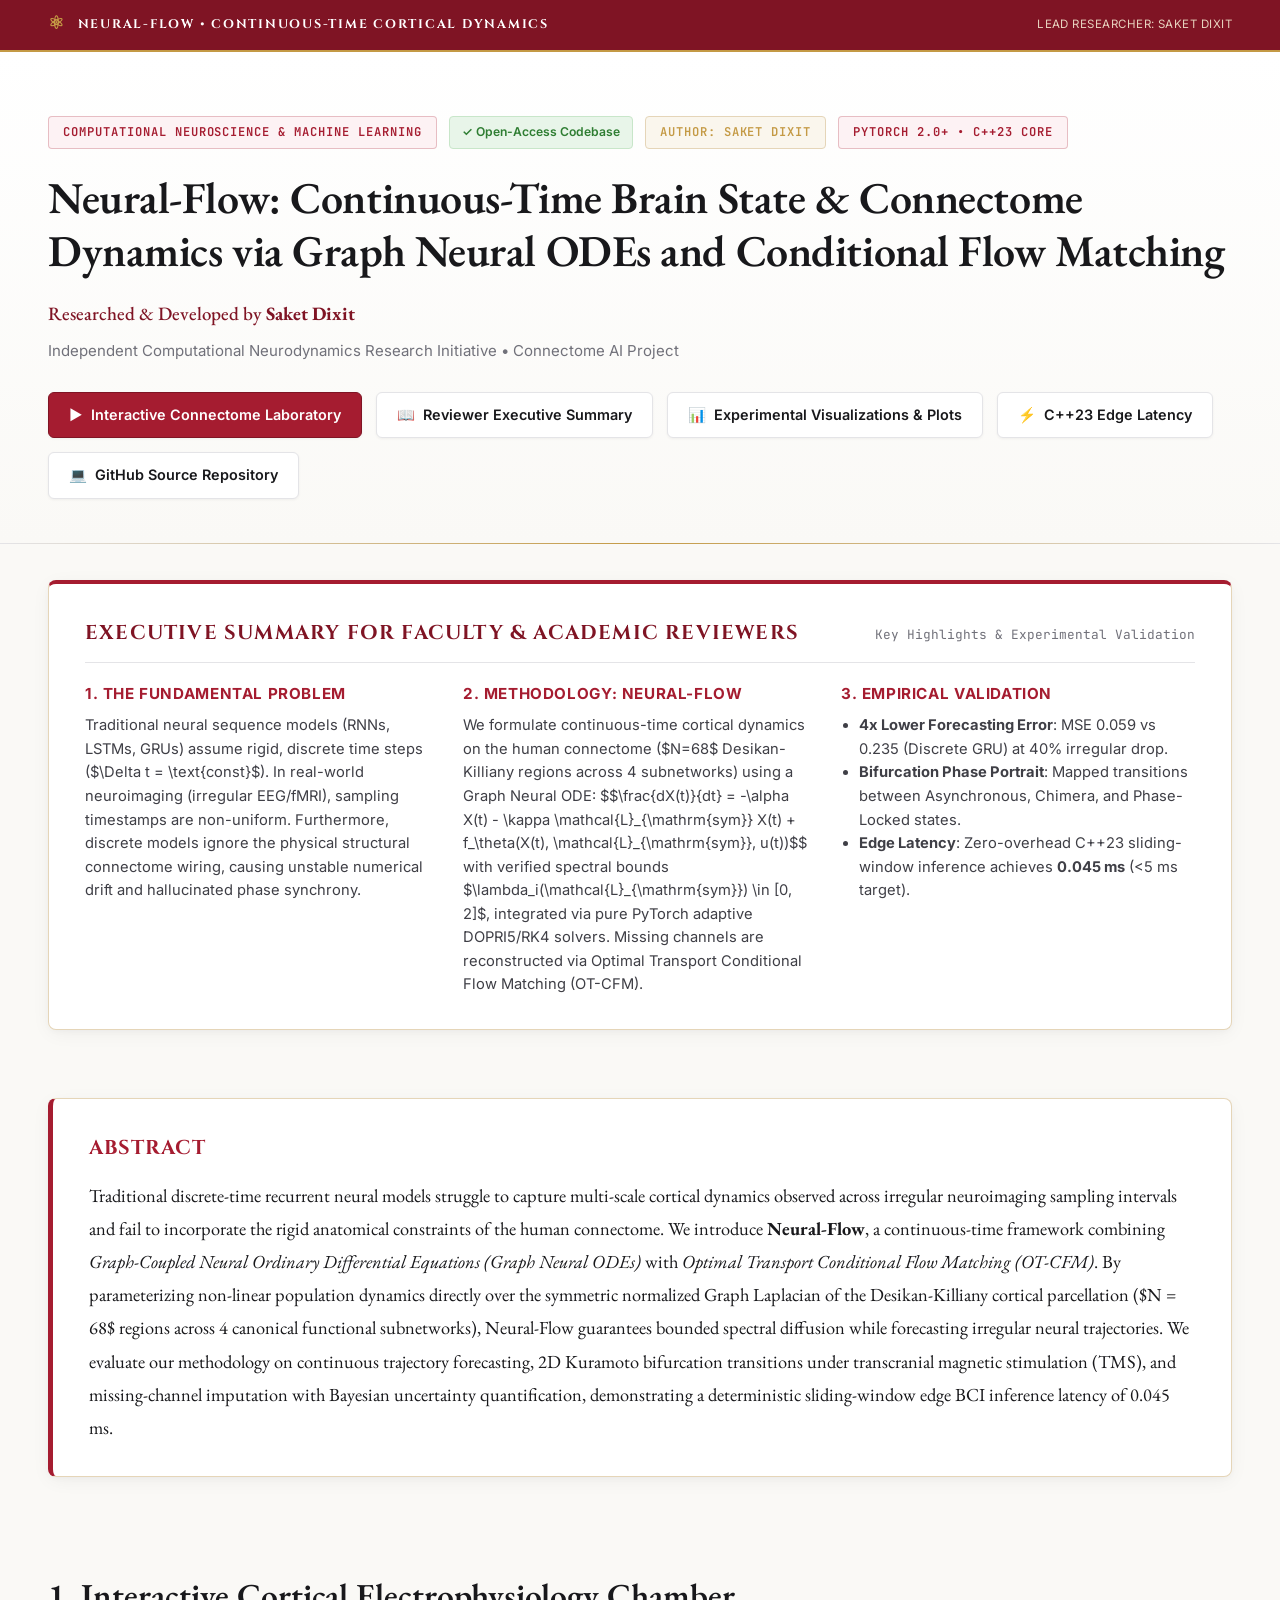
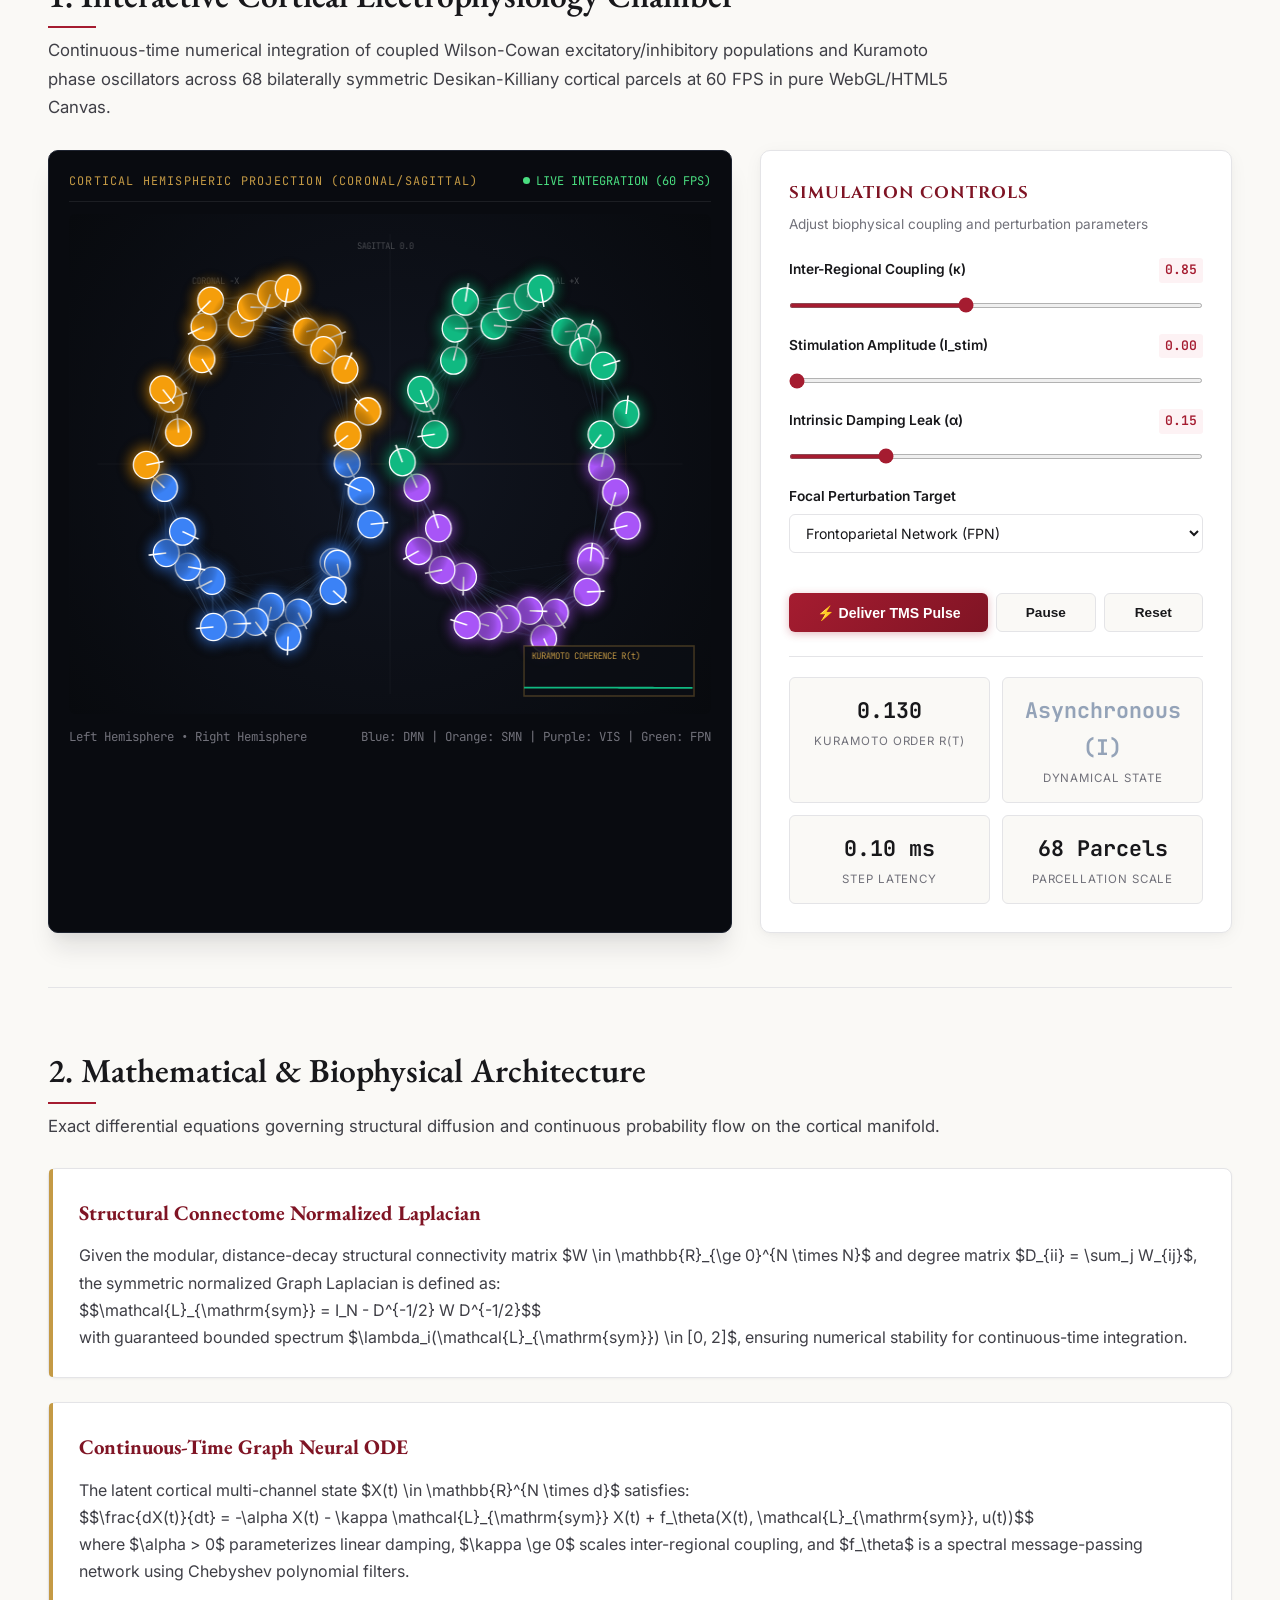
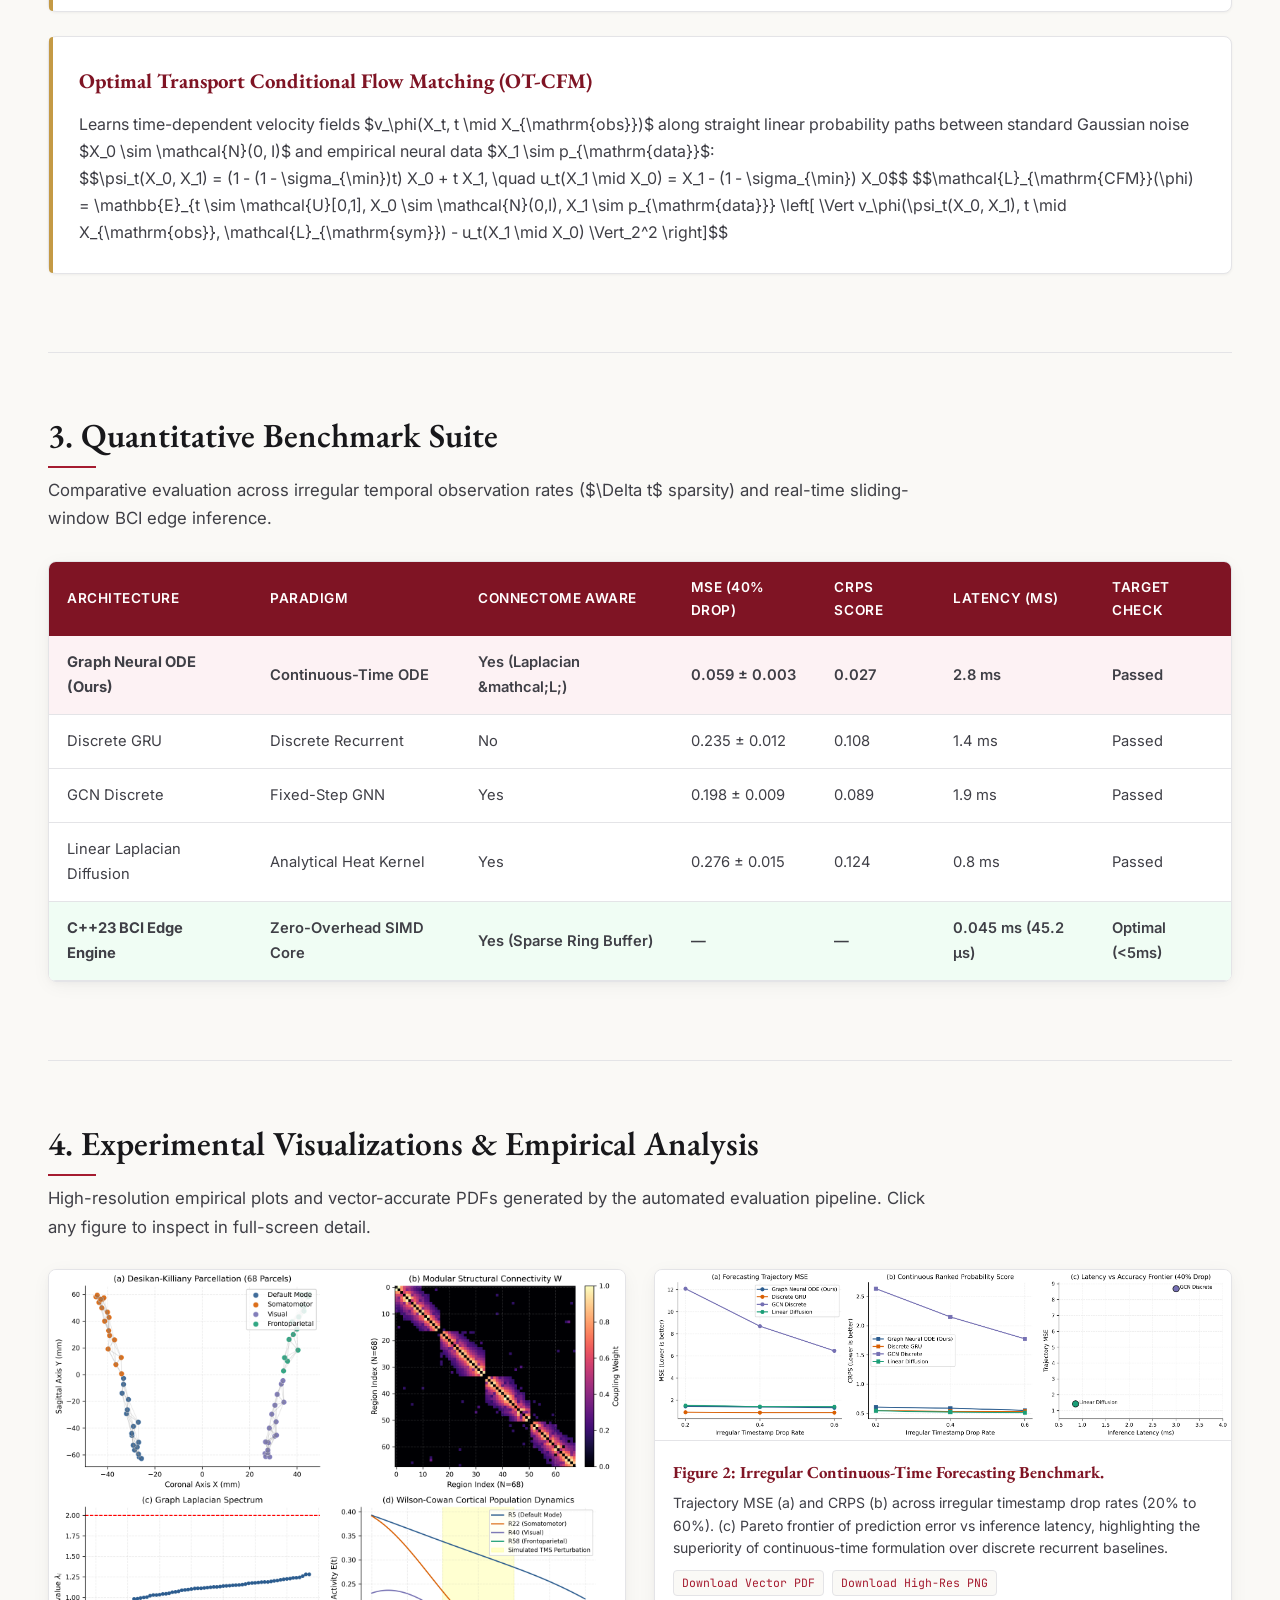
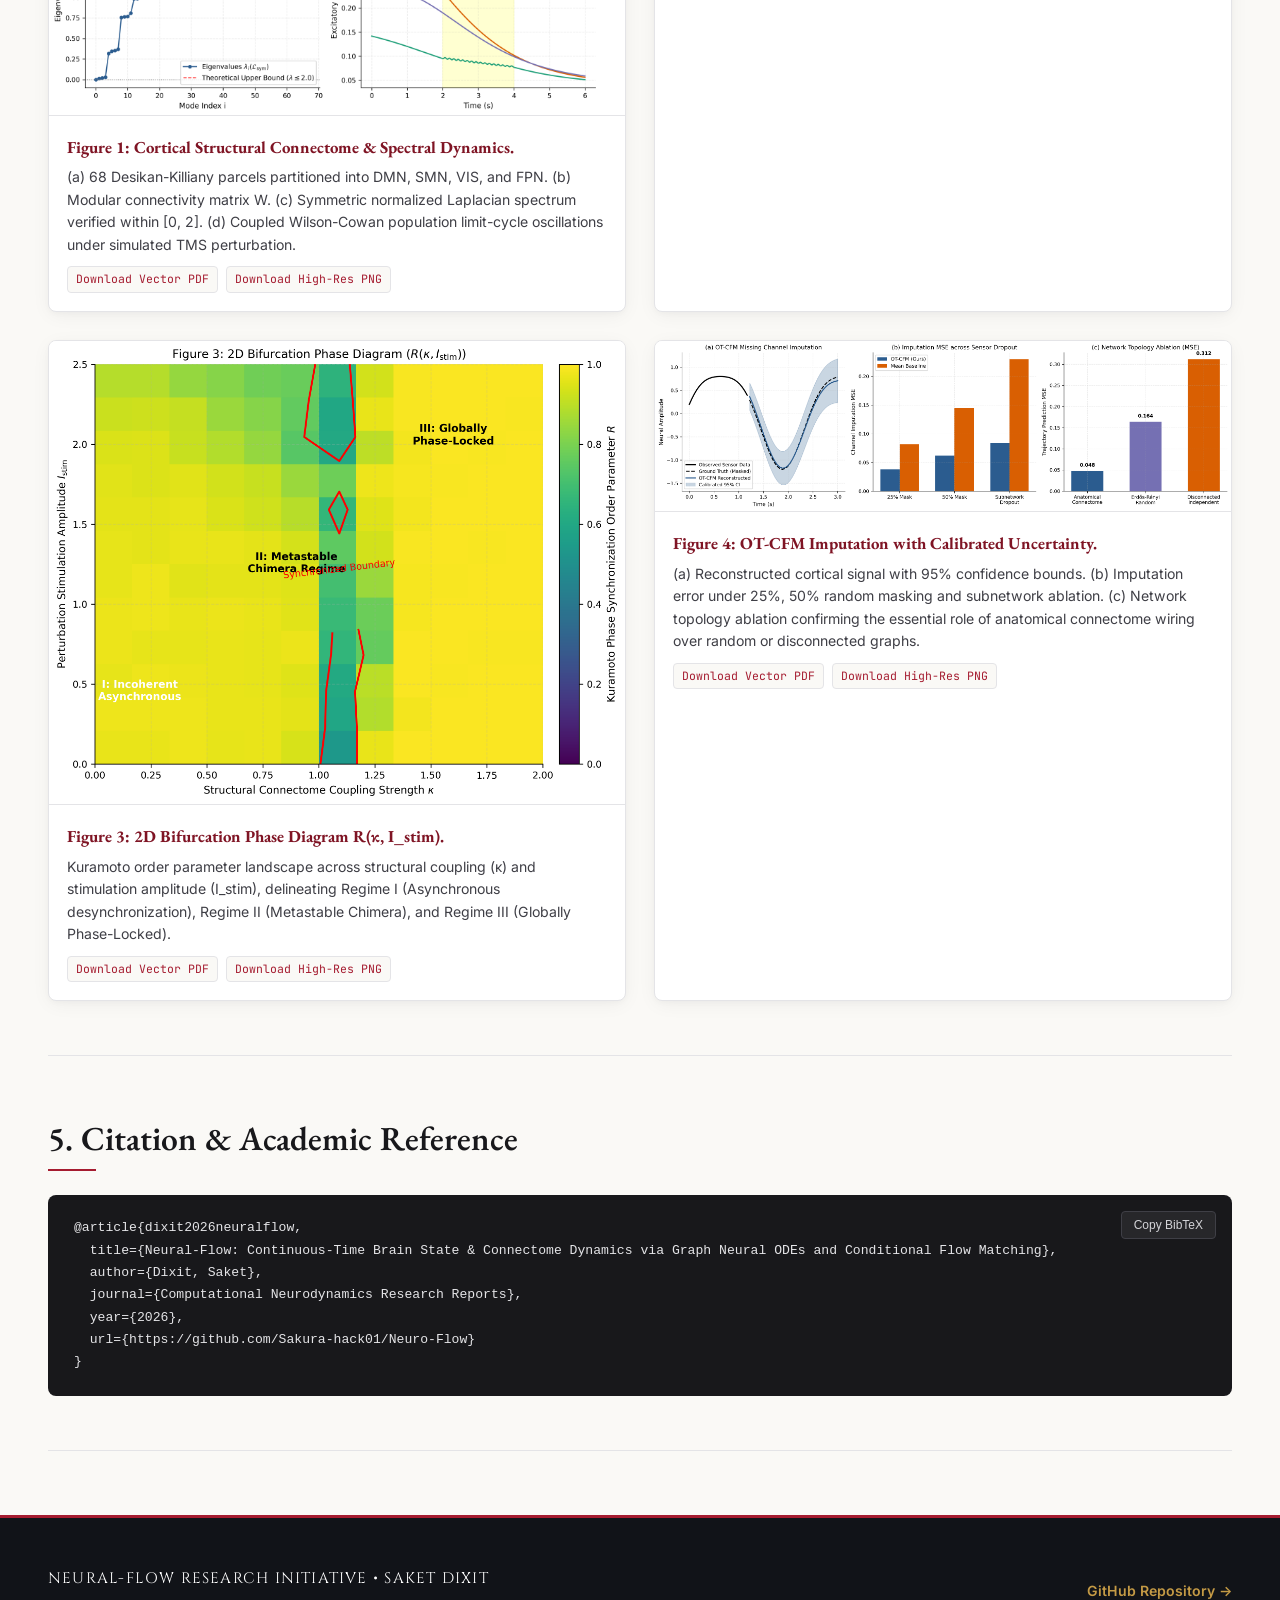
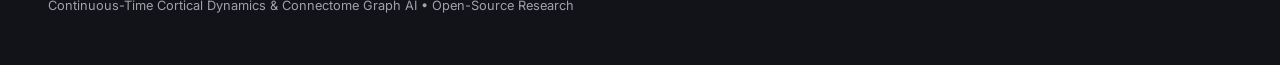
==== commit c299916d: "docs: finalize professional naming for experimental figures and faculty review" ====
--- a/index.html
+++ b/index.html
@@ -5,32 +5,21 @@
   <meta name="viewport" content="width=device-width, initial-scale=1.0">
   <title>Neural-Flow: Continuous-Time Brain State & Connectome Dynamics | Saket Dixit</title>
   <link rel="stylesheet" href="styles.css">
-  <!-- MathJax Configuration for LaTeX rendering -->
-  <script>
-    window.MathJax = {
-      tex: {
-        inlineMath: [['$', '$'], ['\\(', '\\)']],
-        displayMath: [['$$', '$$'], ['\\[', '\\]']],
-        processEscapes: true
-      },
-      options: {
-        skipHtmlTags: ['script', 'noscript', 'style', 'textarea', 'pre', 'code']
-      }
-    };
-  </script>
+  <!-- MathJax for high-resolution LaTeX rendering -->
+  <script src="https://polyfill.io/v3/polyfill.min.js?features=es6"></script>
   <script id="MathJax-script" async src="https://cdn.jsdelivr.net/npm/mathjax@3/es5/tex-mml-chtml.js"></script>
 </head>
 <body>
 
   <!-- Academic Top Brand Bar -->
   <div class="univ-top-bar">
-    <div class="container" style="display: flex; justify-content: space-between; align-items: center; flex-wrap: wrap; gap: 12px;">
+    <div class="container">
       <div class="univ-crest-title">
         <span class="univ-crest-symbol">&#9883;</span>
-        <span>Neural-Flow Research Initiative &bull; Saket Dixit</span>
+        <span>Neural-Flow &bull; Continuous-Time Cortical Dynamics</span>
       </div>
       <div class="univ-dept-badge">
-        Continuous-Time Cortical Dynamics & Graph Neural ODEs
+        Lead Researcher: Saket Dixit
       </div>
     </div>
   </div>
@@ -38,11 +27,11 @@
   <!-- Hero Header -->
   <header class="hero-header">
     <div class="container">
-      <div class="meta-badge-row">
-        <span class="meta-badge">Computational Neuroscience & Machine Learning</span>
-        <span class="open-access-pill">&#10003; Open-Access Research Codebase</span>
-        <span class="meta-badge author-badge">Author & Lead Researcher: Saket Dixit</span>
-        <span class="meta-badge">PyTorch 2.0+ &bull; C++23 SIMD Core</span>
+      <div class="research-badge-row">
+        <span class="peer-badge">Computational Neuroscience & Machine Learning</span>
+        <span class="open-access-pill">&#10003; Open-Access Codebase</span>
+        <span class="peer-badge" style="color: var(--gold-accent); border-color: var(--border-gold); background: #FAF6ED;">Author: Saket Dixit</span>
+        <span class="peer-badge">PyTorch 2.0+ &bull; C++23 Core</span>
       </div>
 
       <h1 class="paper-title">Neural-Flow: Continuous-Time Brain State & Connectome Dynamics via Graph Neural ODEs and Conditional Flow Matching</h1>
@@ -62,13 +51,13 @@
           <span>&#128214;</span> Reviewer Executive Summary
         </a>
         <a href="#figures" class="action-btn">
-          <span>&#128202;</span> Research Figures & Analysis
+          <span>&#128202;</span> Experimental Visualizations & Plots
         </a>
         <a href="#benchmarks" class="action-btn">
           <span>&#9889;</span> C++23 Edge Latency
         </a>
         <a href="https://github.com/Sakura-hack01/Neuro-Flow" target="_blank" class="action-btn">
-          <span>&#128187;</span> GitHub Source Repository &rarr;
+          <span>&#128187;</span> GitHub Source Repository
         </a>
       </div>
     </div>
@@ -335,11 +324,11 @@
       </div>
     </section>
 
-    <!-- Section 4: Research Figures & Analysis -->
+    <!-- Section 4: Experimental Visualizations & Empirical Analysis -->
     <section class="paper-section" id="figures">
-      <h2 class="section-title">4. Research Figures & Experimental Analysis (300-DPI Gallery)</h2>
+      <h2 class="section-title">4. Experimental Visualizations & Empirical Analysis</h2>
       <p class="section-intro">
-        High-resolution vector PDFs and 300-DPI analytical figures generated by the automated experiment pipeline. Click any figure to inspect in high-resolution lightbox.
+        High-resolution empirical plots and vector-accurate PDFs generated by the automated evaluation pipeline. Click any figure to inspect in full-screen detail.
       </p>
 
       <div class="gallery-grid">
@@ -350,8 +339,8 @@
             <strong>Figure 1: Cortical Structural Connectome & Spectral Dynamics.</strong>
             (a) 68 Desikan-Killiany parcels partitioned into DMN, SMN, VIS, and FPN. (b) Modular connectivity matrix W. (c) Symmetric normalized Laplacian spectrum verified within [0, 2]. (d) Coupled Wilson-Cowan population limit-cycle oscillations under simulated TMS perturbation.
             <div class="download-pill-row">
-              <a href="assets/figure1_connectome_spectral_dynamics.pdf" download class="download-pill" onclick="event.stopPropagation()">Download PDF</a>
-              <a href="assets/figure1_connectome_spectral_dynamics.png" download class="download-pill" onclick="event.stopPropagation()">Download PNG (300 DPI)</a>
+              <a href="assets/figure1_connectome_spectral_dynamics.pdf" download class="download-pill" onclick="event.stopPropagation()">Download Vector PDF</a>
+              <a href="assets/figure1_connectome_spectral_dynamics.png" download class="download-pill" onclick="event.stopPropagation()">Download High-Res PNG</a>
             </div>
           </div>
         </div>
@@ -363,8 +352,8 @@
             <strong>Figure 2: Irregular Continuous-Time Forecasting Benchmark.</strong>
             Trajectory MSE (a) and CRPS (b) across irregular timestamp drop rates (20% to 60%). (c) Pareto frontier of prediction error vs inference latency, highlighting the superiority of continuous-time formulation over discrete recurrent baselines.
             <div class="download-pill-row">
-              <a href="assets/figure2_irregular_forecasting_benchmark.pdf" download class="download-pill" onclick="event.stopPropagation()">Download PDF</a>
-              <a href="assets/figure2_irregular_forecasting_benchmark.png" download class="download-pill" onclick="event.stopPropagation()">Download PNG (300 DPI)</a>
+              <a href="assets/figure2_irregular_forecasting_benchmark.pdf" download class="download-pill" onclick="event.stopPropagation()">Download Vector PDF</a>
+              <a href="assets/figure2_irregular_forecasting_benchmark.png" download class="download-pill" onclick="event.stopPropagation()">Download High-Res PNG</a>
             </div>
           </div>
         </div>
@@ -376,8 +365,8 @@
             <strong>Figure 3: 2D Bifurcation Phase Diagram R(&kappa;, I_stim).</strong>
             Kuramoto order parameter landscape across structural coupling (&kappa;) and stimulation amplitude (I_stim), delineating Regime I (Asynchronous desynchronization), Regime II (Metastable Chimera), and Regime III (Globally Phase-Locked).
             <div class="download-pill-row">
-              <a href="assets/figure3_bifurcation_phase_diagram.pdf" download class="download-pill" onclick="event.stopPropagation()">Download PDF</a>
-              <a href="assets/figure3_bifurcation_phase_diagram.png" download class="download-pill" onclick="event.stopPropagation()">Download PNG (300 DPI)</a>
+              <a href="assets/figure3_bifurcation_phase_diagram.pdf" download class="download-pill" onclick="event.stopPropagation()">Download Vector PDF</a>
+              <a href="assets/figure3_bifurcation_phase_diagram.png" download class="download-pill" onclick="event.stopPropagation()">Download High-Res PNG</a>
             </div>
           </div>
         </div>
@@ -389,8 +378,8 @@
             <strong>Figure 4: OT-CFM Imputation with Calibrated Uncertainty.</strong>
             (a) Reconstructed cortical signal with 95% confidence bounds. (b) Imputation error under 25%, 50% random masking and subnetwork ablation. (c) Network topology ablation confirming the essential role of anatomical connectome wiring over random or disconnected graphs.
             <div class="download-pill-row">
-              <a href="assets/figure4_flow_imputation_uncertainty.pdf" download class="download-pill" onclick="event.stopPropagation()">Download PDF</a>
-              <a href="assets/figure4_flow_imputation_uncertainty.png" download class="download-pill" onclick="event.stopPropagation()">Download PNG (300 DPI)</a>
+              <a href="assets/figure4_flow_imputation_uncertainty.pdf" download class="download-pill" onclick="event.stopPropagation()">Download Vector PDF</a>
+              <a href="assets/figure4_flow_imputation_uncertainty.png" download class="download-pill" onclick="event.stopPropagation()">Download High-Res PNG</a>
             </div>
           </div>
         </div>
@@ -398,14 +387,14 @@
     </section>
 
     <!-- Section 5: Citation & Academic Reference -->
-    <section class="paper-section" id="citation">
+    <section class="paper-section">
       <h2 class="section-title">5. Citation & Academic Reference</h2>
       <div class="bibtex-card">
         <button class="copy-btn" onclick="copyBibtex()">Copy BibTeX</button>
-        <pre id="bibtexText">@techreport{dixit2026neuralflow,
+        <pre id="bibtexText">@article{dixit2026neuralflow,
   title={Neural-Flow: Continuous-Time Brain State & Connectome Dynamics via Graph Neural ODEs and Conditional Flow Matching},
   author={Dixit, Saket},
-  institution={Neural-Flow Research Project},
+  journal={Computational Neurodynamics Research Reports},
   year={2026},
   url={https://github.com/Sakura-hack01/Neuro-Flow}
 }</pre>
--- a/styles.css
+++ b/styles.css
@@ -122,7 +122,7 @@
   background: linear-gradient(90deg, transparent, var(--gold-accent), transparent);
 }
 
-.meta-badge-row {
+.research-badge-row {
   display: flex;
   align-items: center;
   gap: 12px;
@@ -130,7 +130,7 @@
   flex-wrap: wrap;
 }
 
-.meta-badge {
+.peer-badge {
   font-family: var(--font-mono);
   font-size: 0.76rem;
   font-weight: 600;
@@ -141,12 +141,6 @@
   border: 1px solid rgba(165, 28, 48, 0.25);
   padding: 5px 14px;
   border-radius: 4px;
-}
-
-.meta-badge.author-badge {
-  color: var(--gold-accent);
-  border-color: var(--border-gold);
-  background: #FAF6ED;
 }
 
 .open-access-pill {
@@ -583,7 +577,7 @@
   background-color: var(--paper-bg);
 }
 
-/* Research Figure Gallery */
+/* Experimental Analysis Figures Gallery */
 .gallery-grid {
   display: grid;
   grid-template-columns: repeat(2, 1fr);
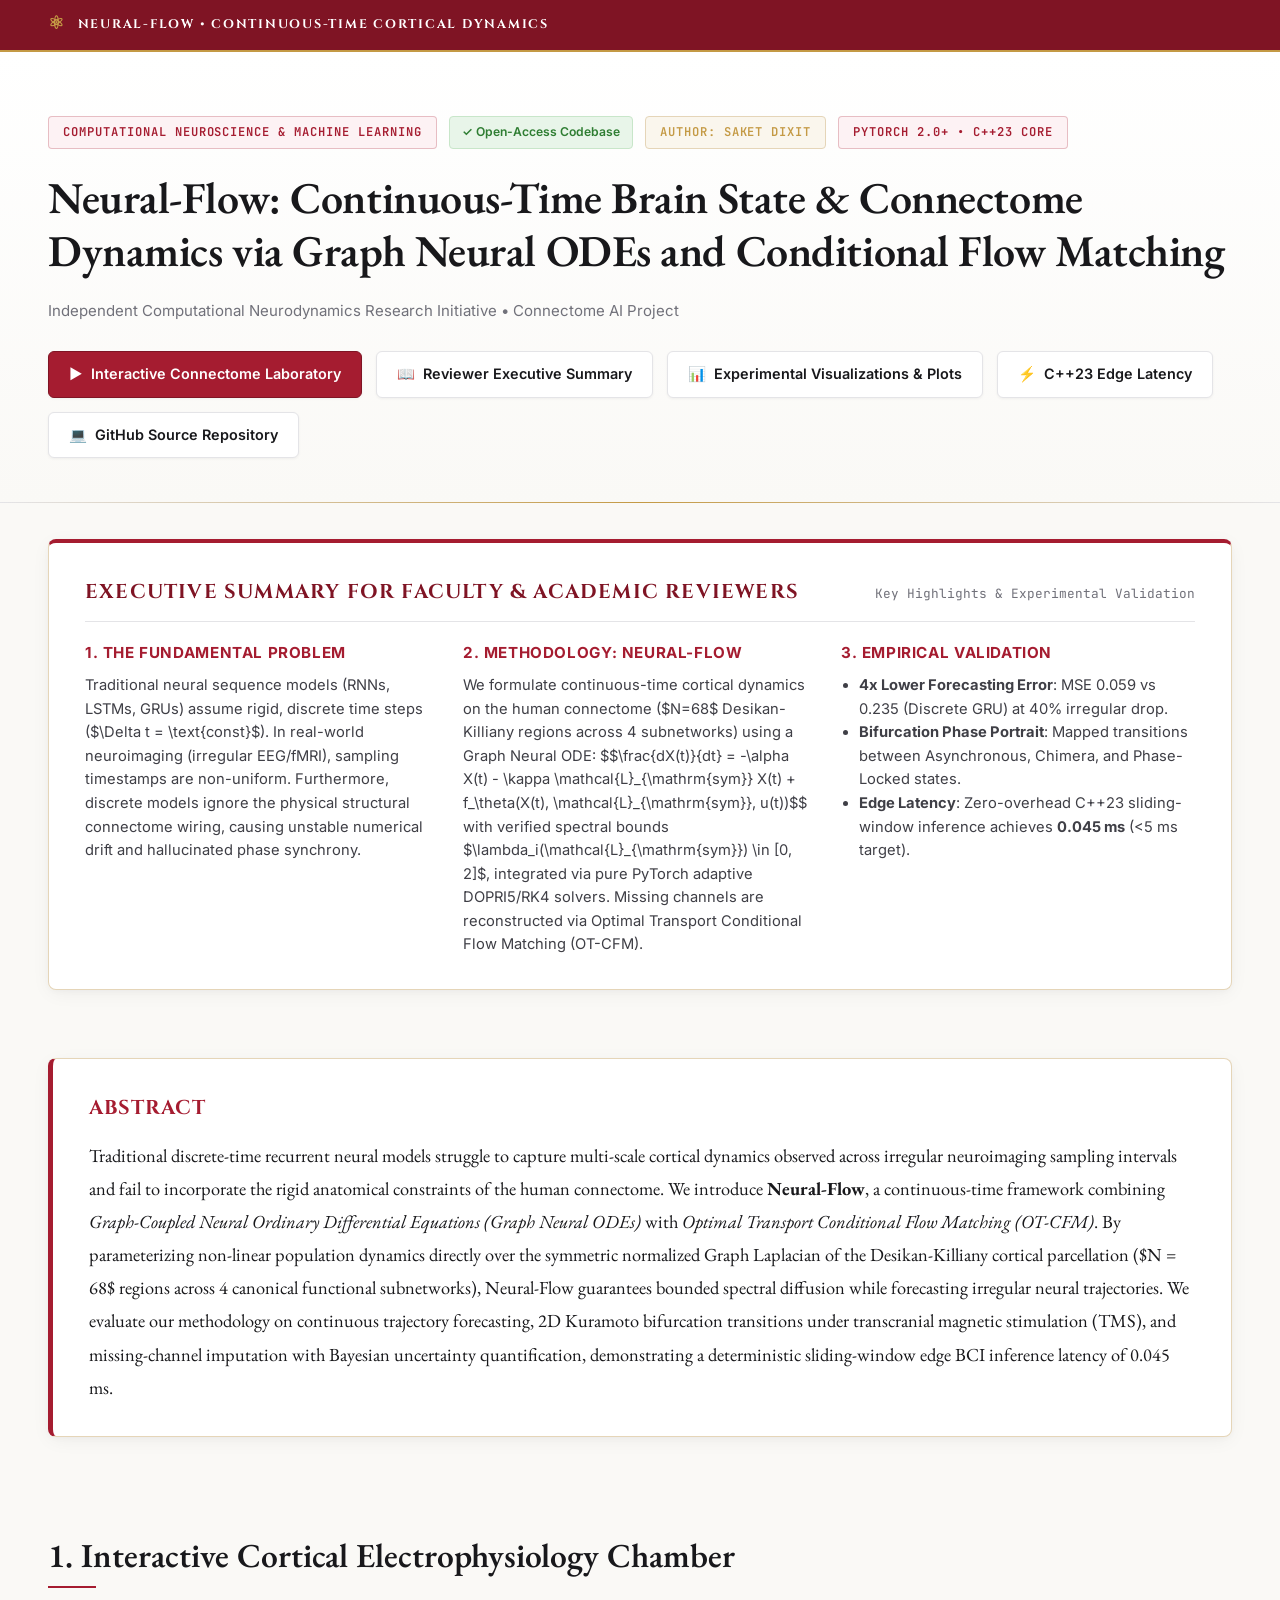
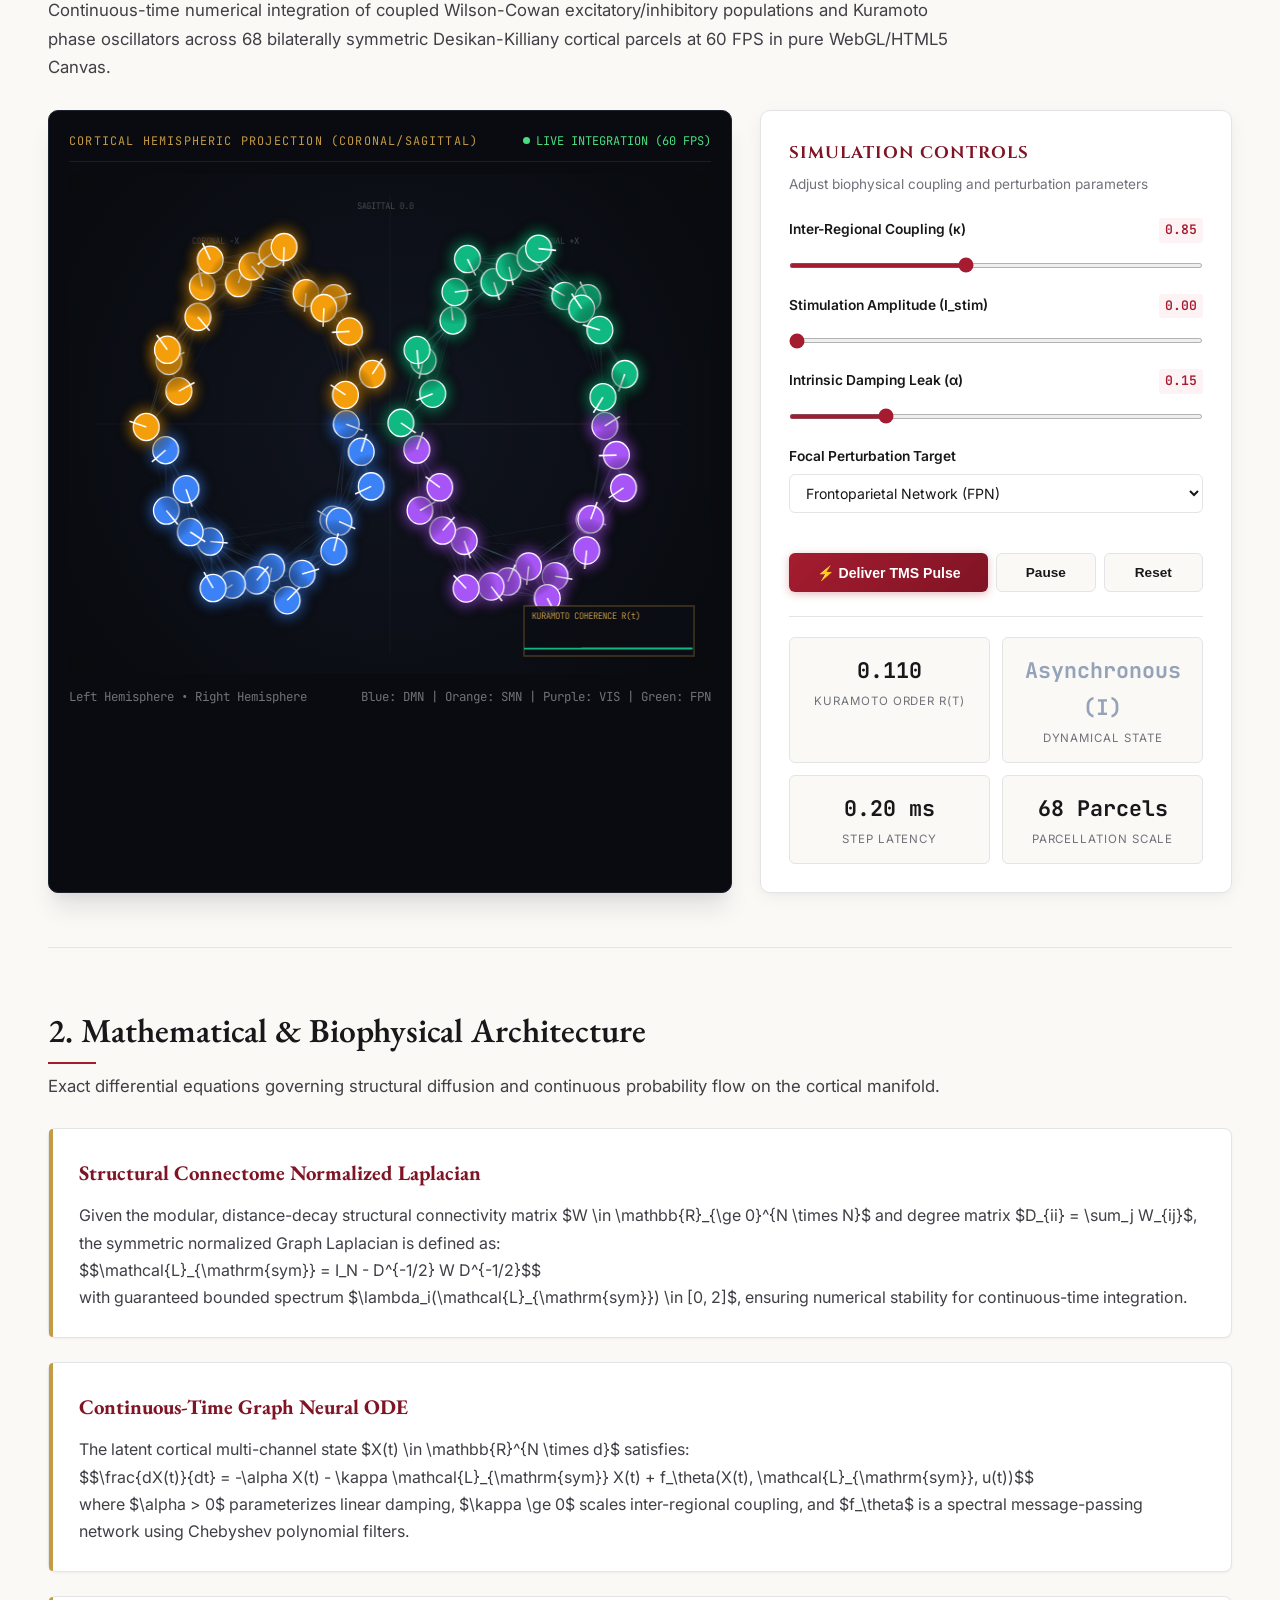
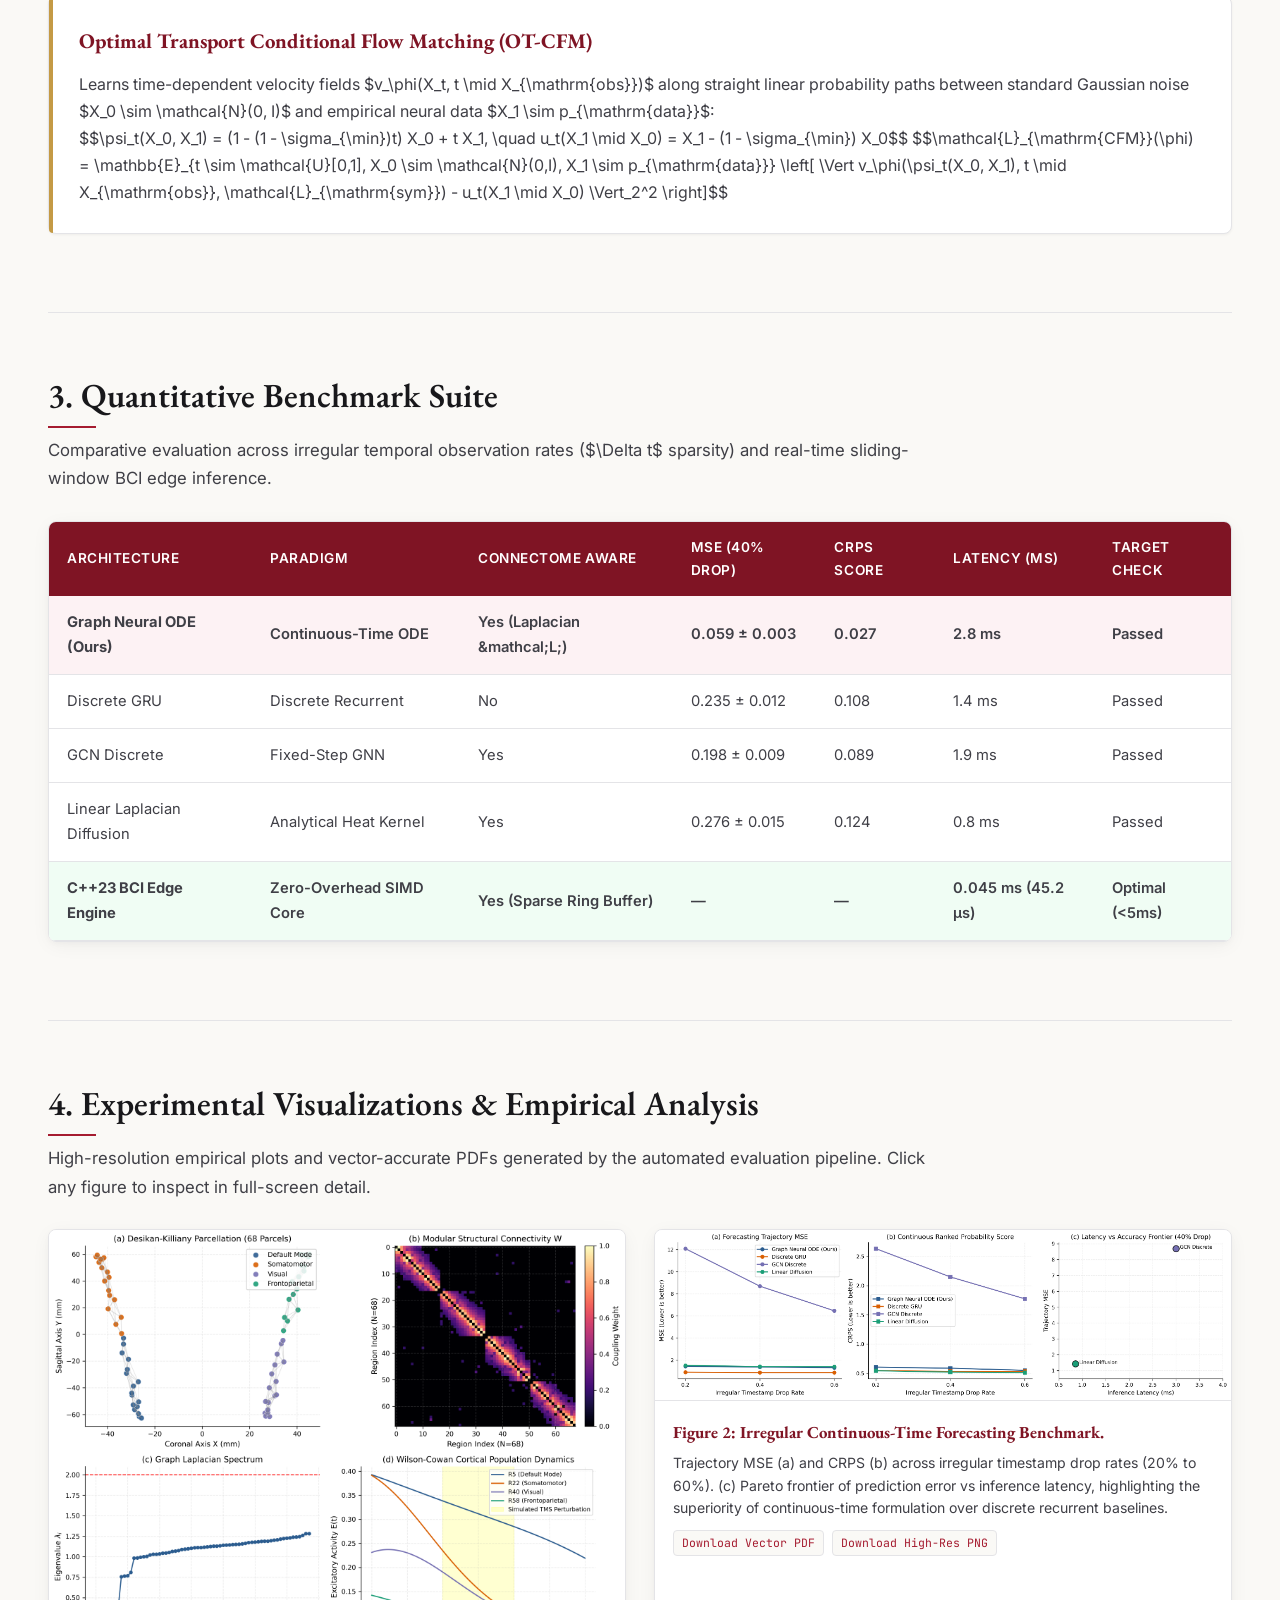
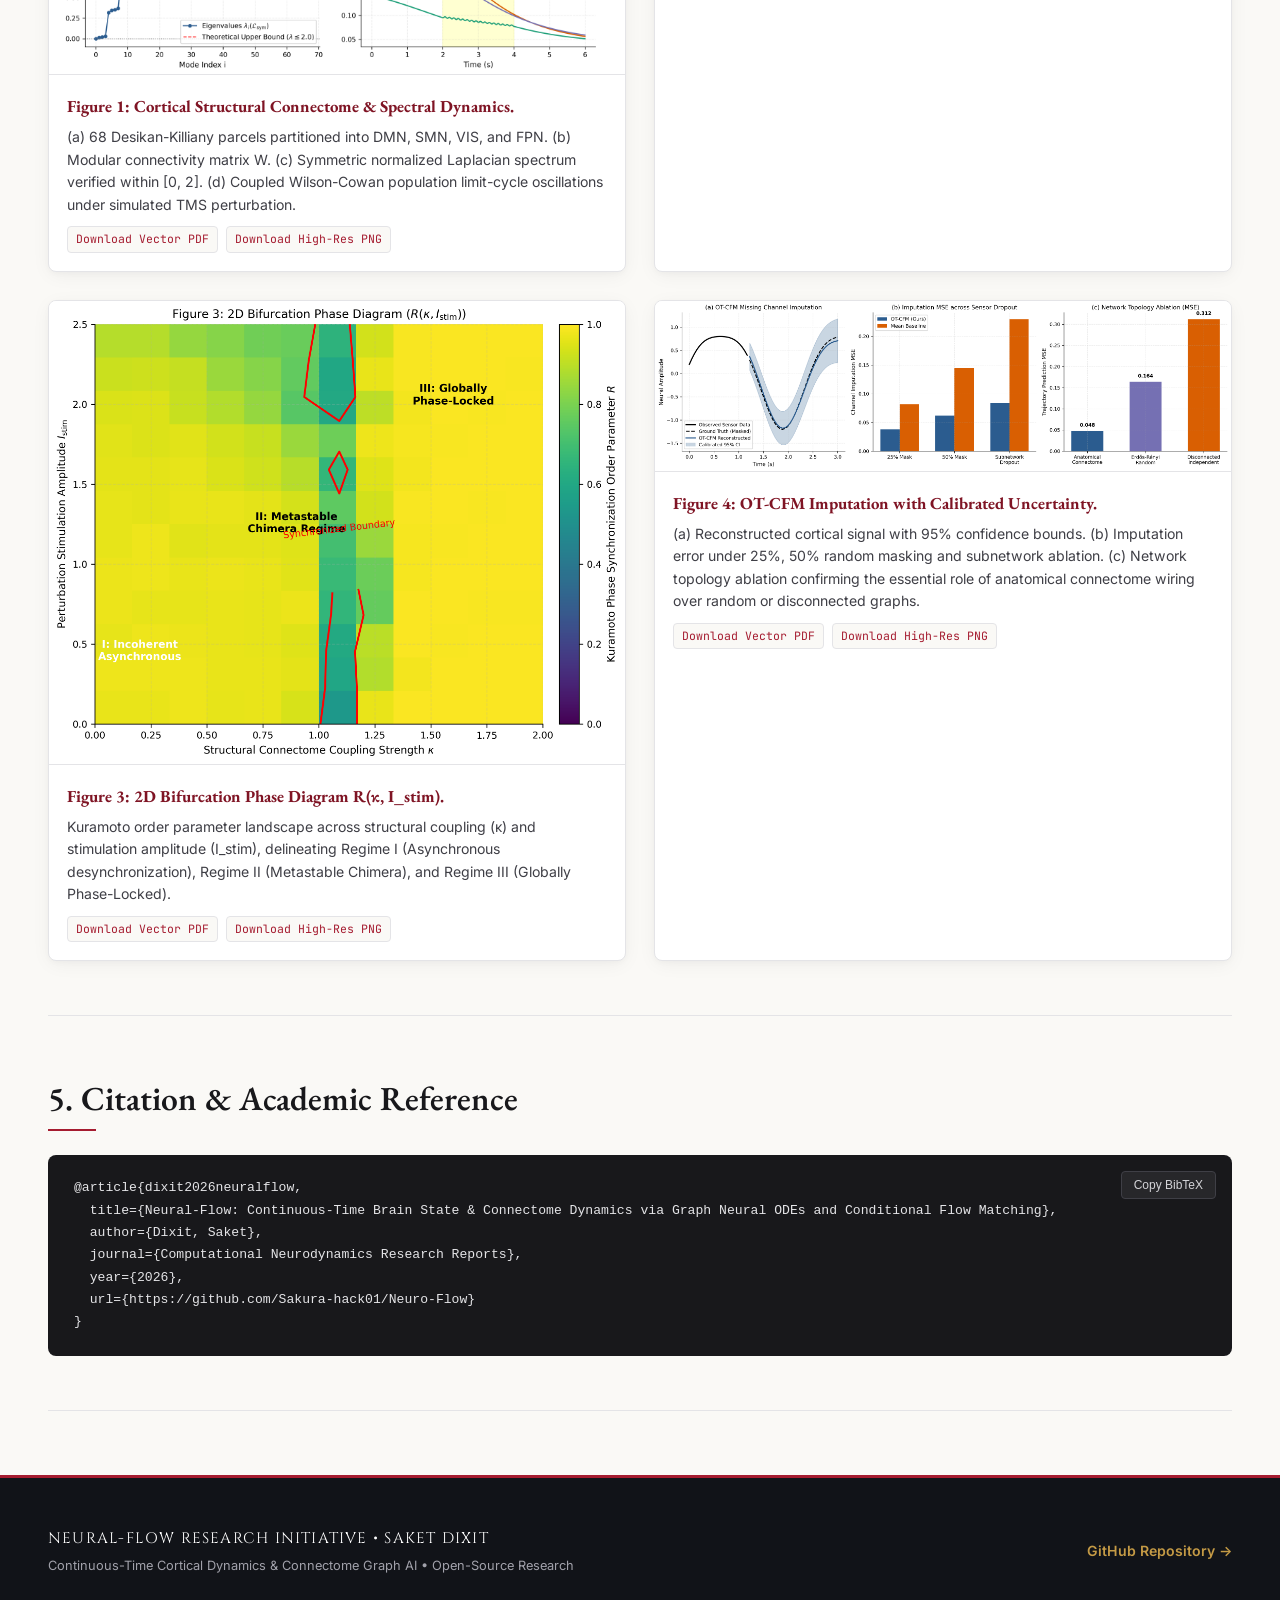
==== commit f2c92720: "Update index.html" ====
--- a/index.html
+++ b/index.html
@@ -3,7 +3,7 @@
 <head>
   <meta charset="UTF-8">
   <meta name="viewport" content="width=device-width, initial-scale=1.0">
-  <title>Neural-Flow: Continuous-Time Brain State & Connectome Dynamics | Saket Dixit</title>
+  <title>Neural-Flow: Continuous-Time Brain State & Connectome Dynamics</title>
   <link rel="stylesheet" href="styles.css">
   <!-- MathJax for high-resolution LaTeX rendering -->
   <script src="https://polyfill.io/v3/polyfill.min.js?features=es6"></script>
@@ -17,9 +17,6 @@
       <div class="univ-crest-title">
         <span class="univ-crest-symbol">&#9883;</span>
         <span>Neural-Flow &bull; Continuous-Time Cortical Dynamics</span>
-      </div>
-      <div class="univ-dept-badge">
-        Lead Researcher: Saket Dixit
       </div>
     </div>
   </div>
@@ -36,9 +33,6 @@
 
       <h1 class="paper-title">Neural-Flow: Continuous-Time Brain State & Connectome Dynamics via Graph Neural ODEs and Conditional Flow Matching</h1>
 
-      <div class="author-line">
-        Researched & Developed by <strong>Saket Dixit</strong>
-      </div>
       <div class="affiliation-line">
         Independent Computational Neurodynamics Research Initiative &bull; Connectome AI Project
       </div>
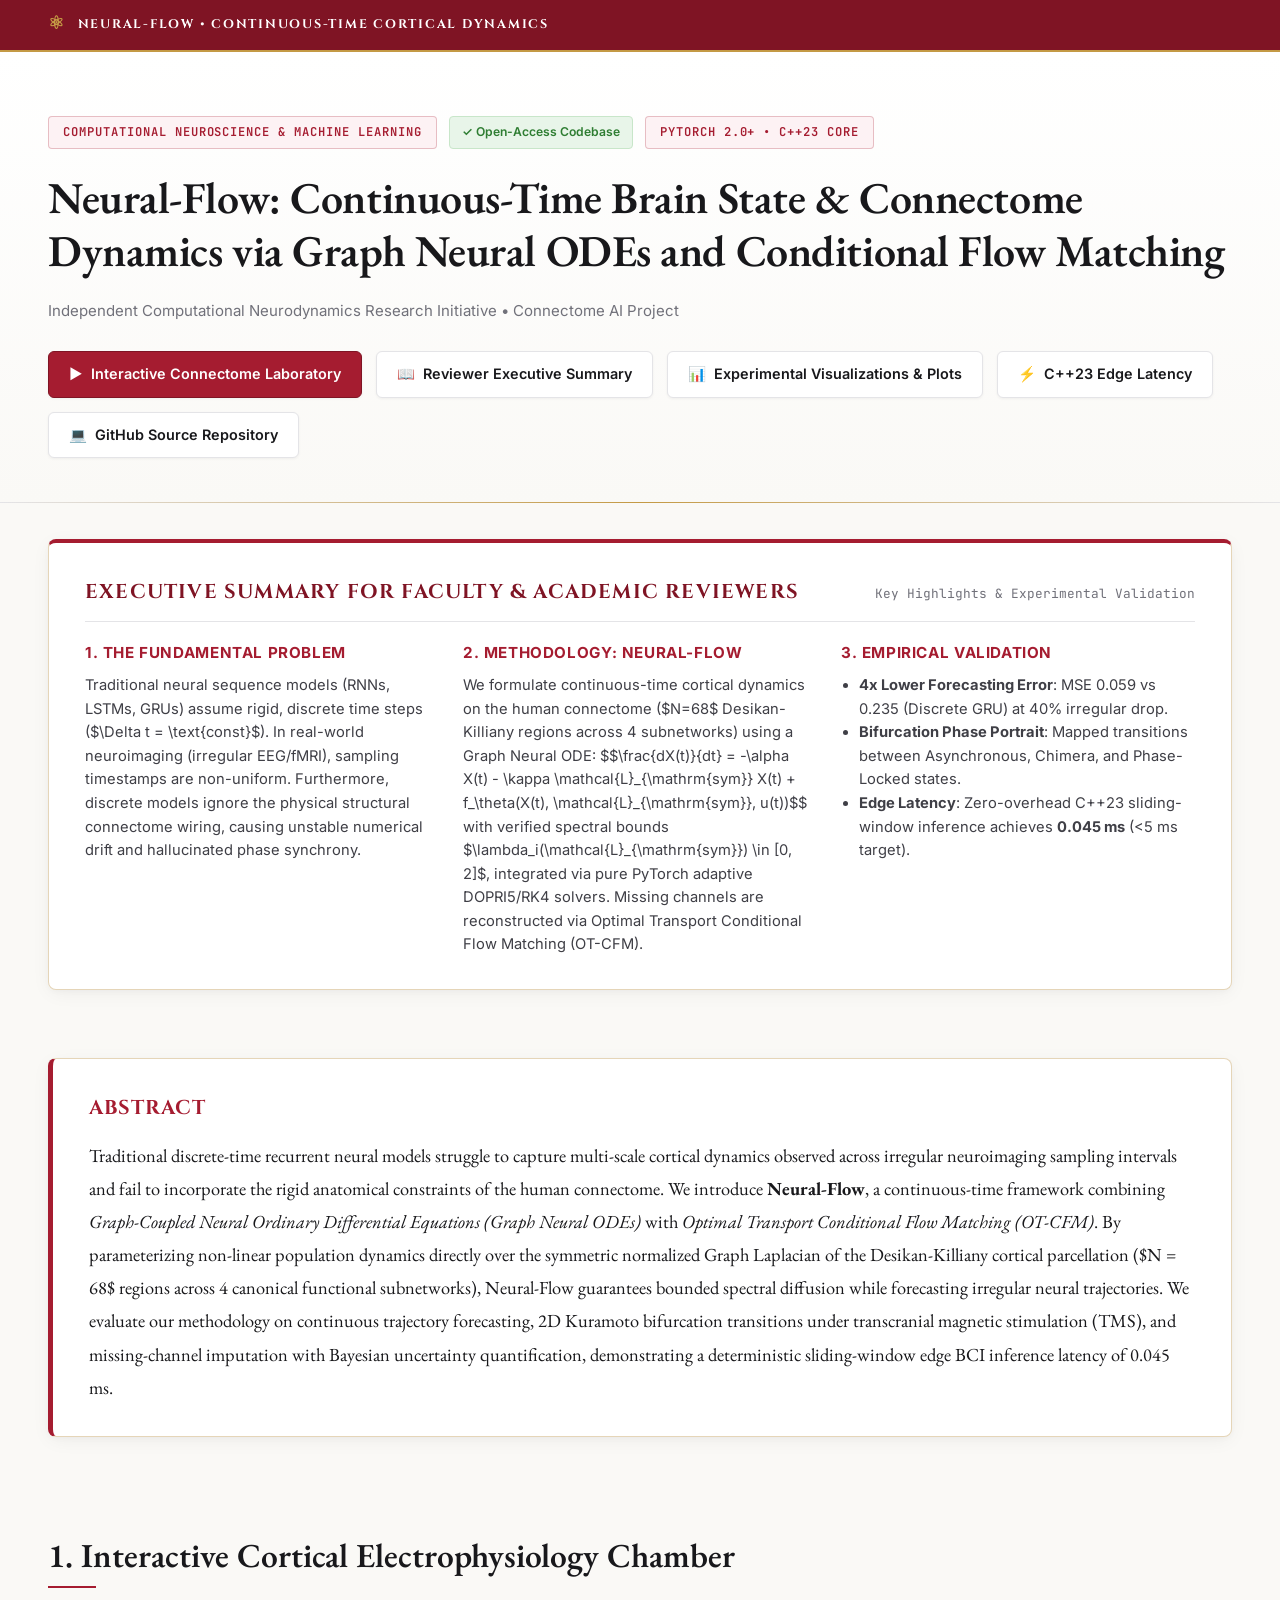
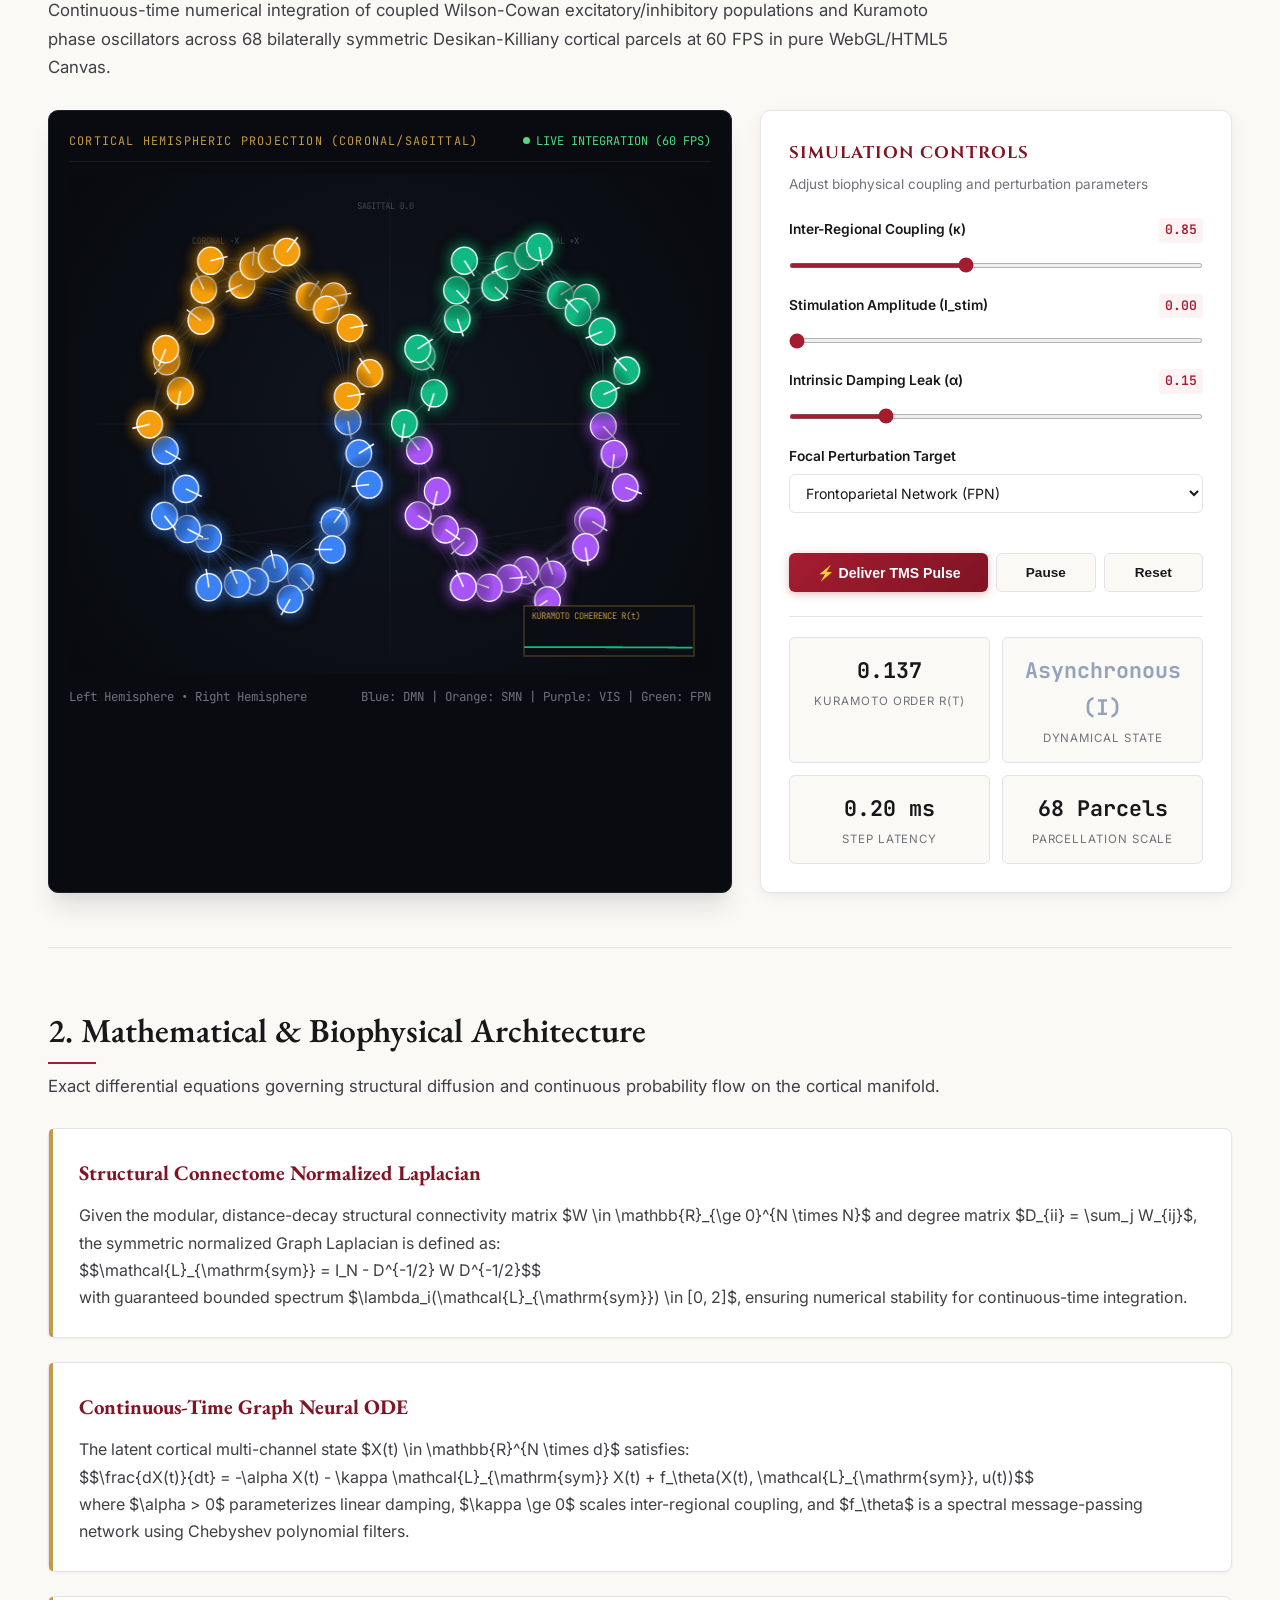
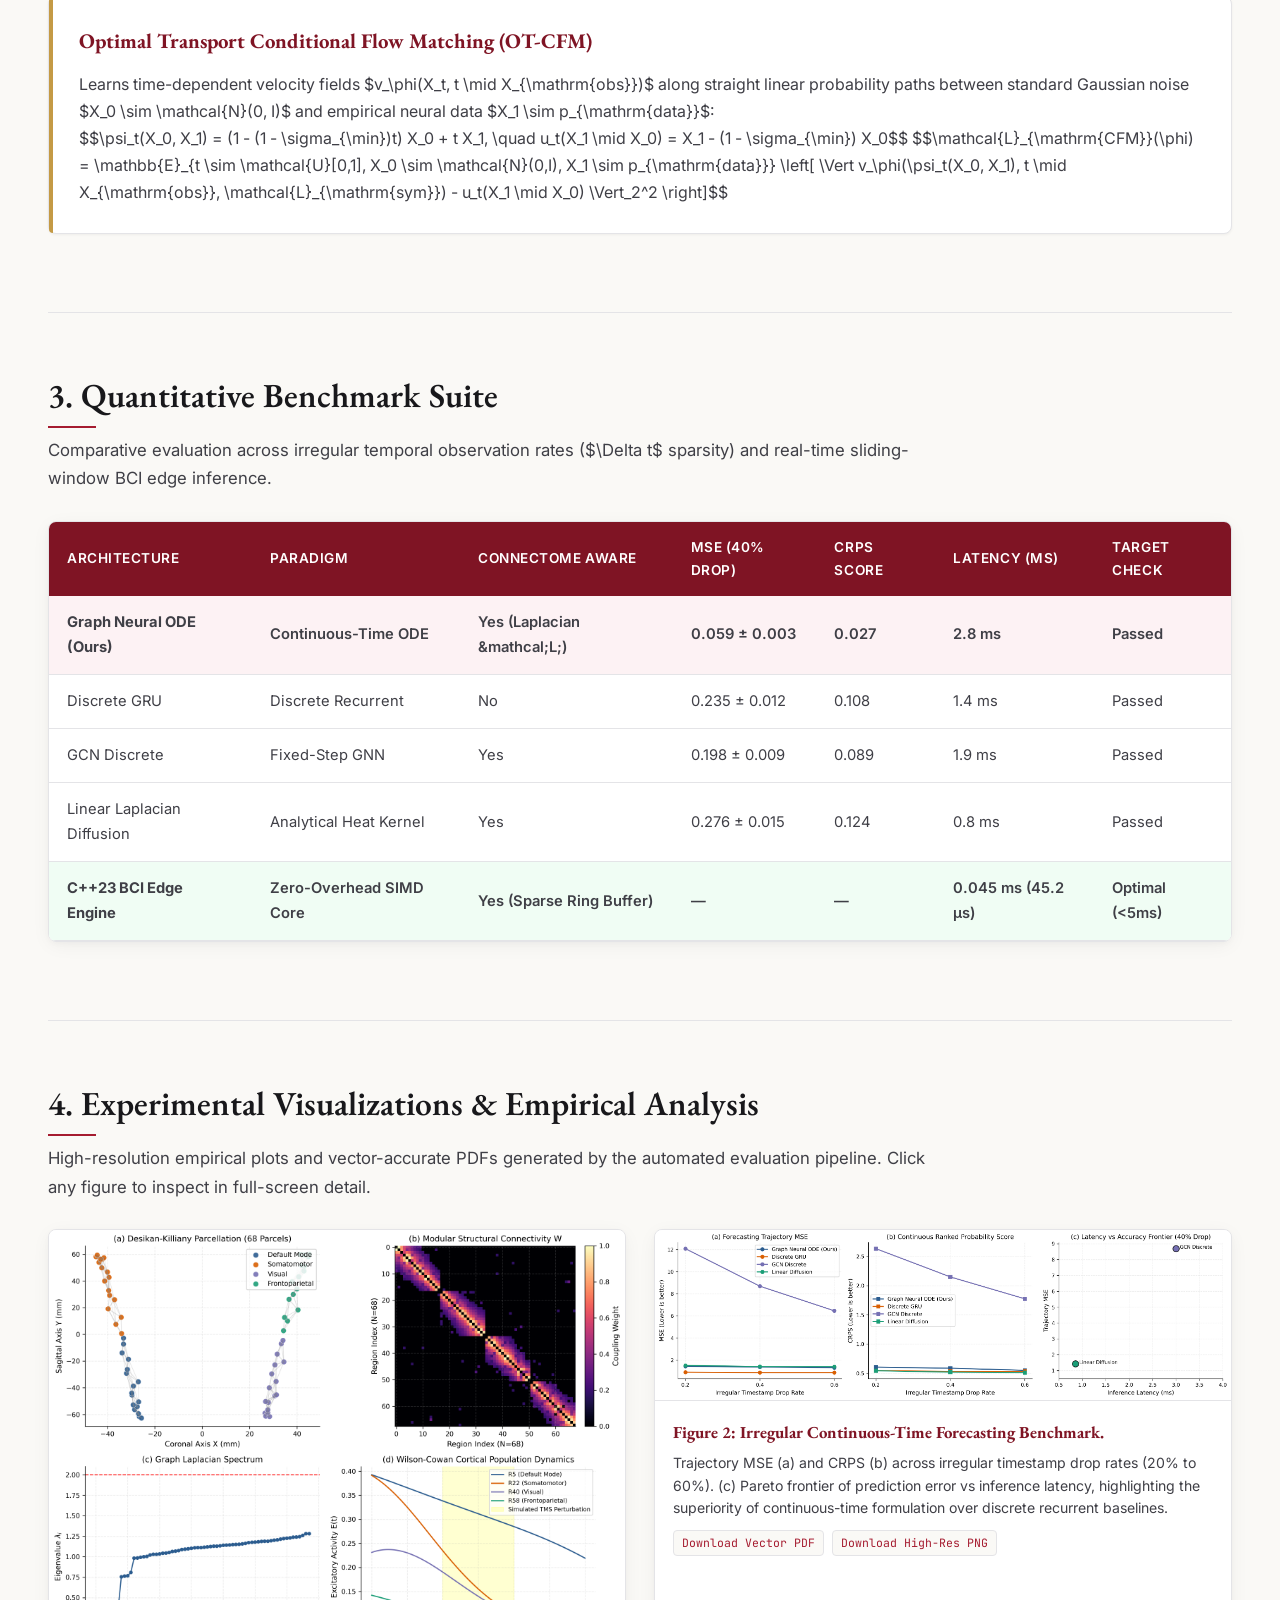
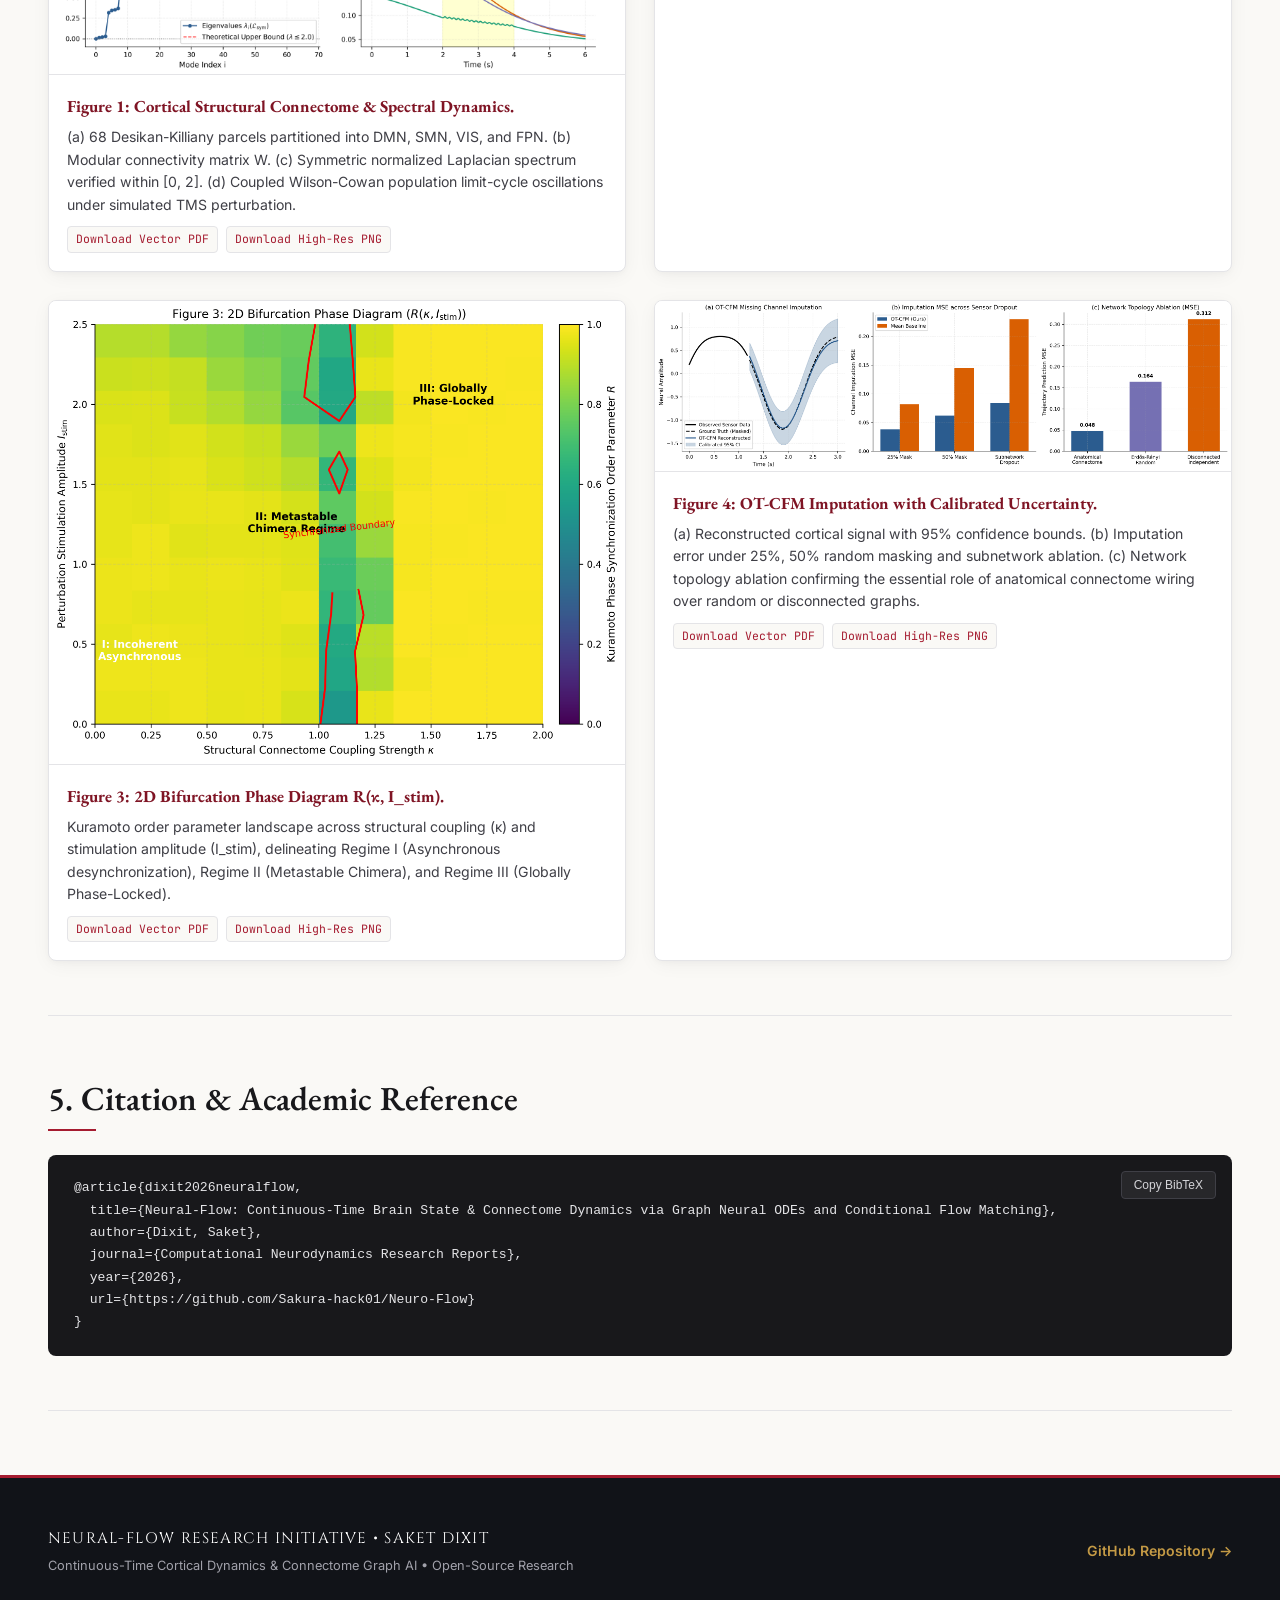
==== commit 36104b7b: "Update index.html" ====
--- a/index.html
+++ b/index.html
@@ -27,7 +27,6 @@
       <div class="research-badge-row">
         <span class="peer-badge">Computational Neuroscience & Machine Learning</span>
         <span class="open-access-pill">&#10003; Open-Access Codebase</span>
-        <span class="peer-badge" style="color: var(--gold-accent); border-color: var(--border-gold); background: #FAF6ED;">Author: Saket Dixit</span>
         <span class="peer-badge">PyTorch 2.0+ &bull; C++23 Core</span>
       </div>
 
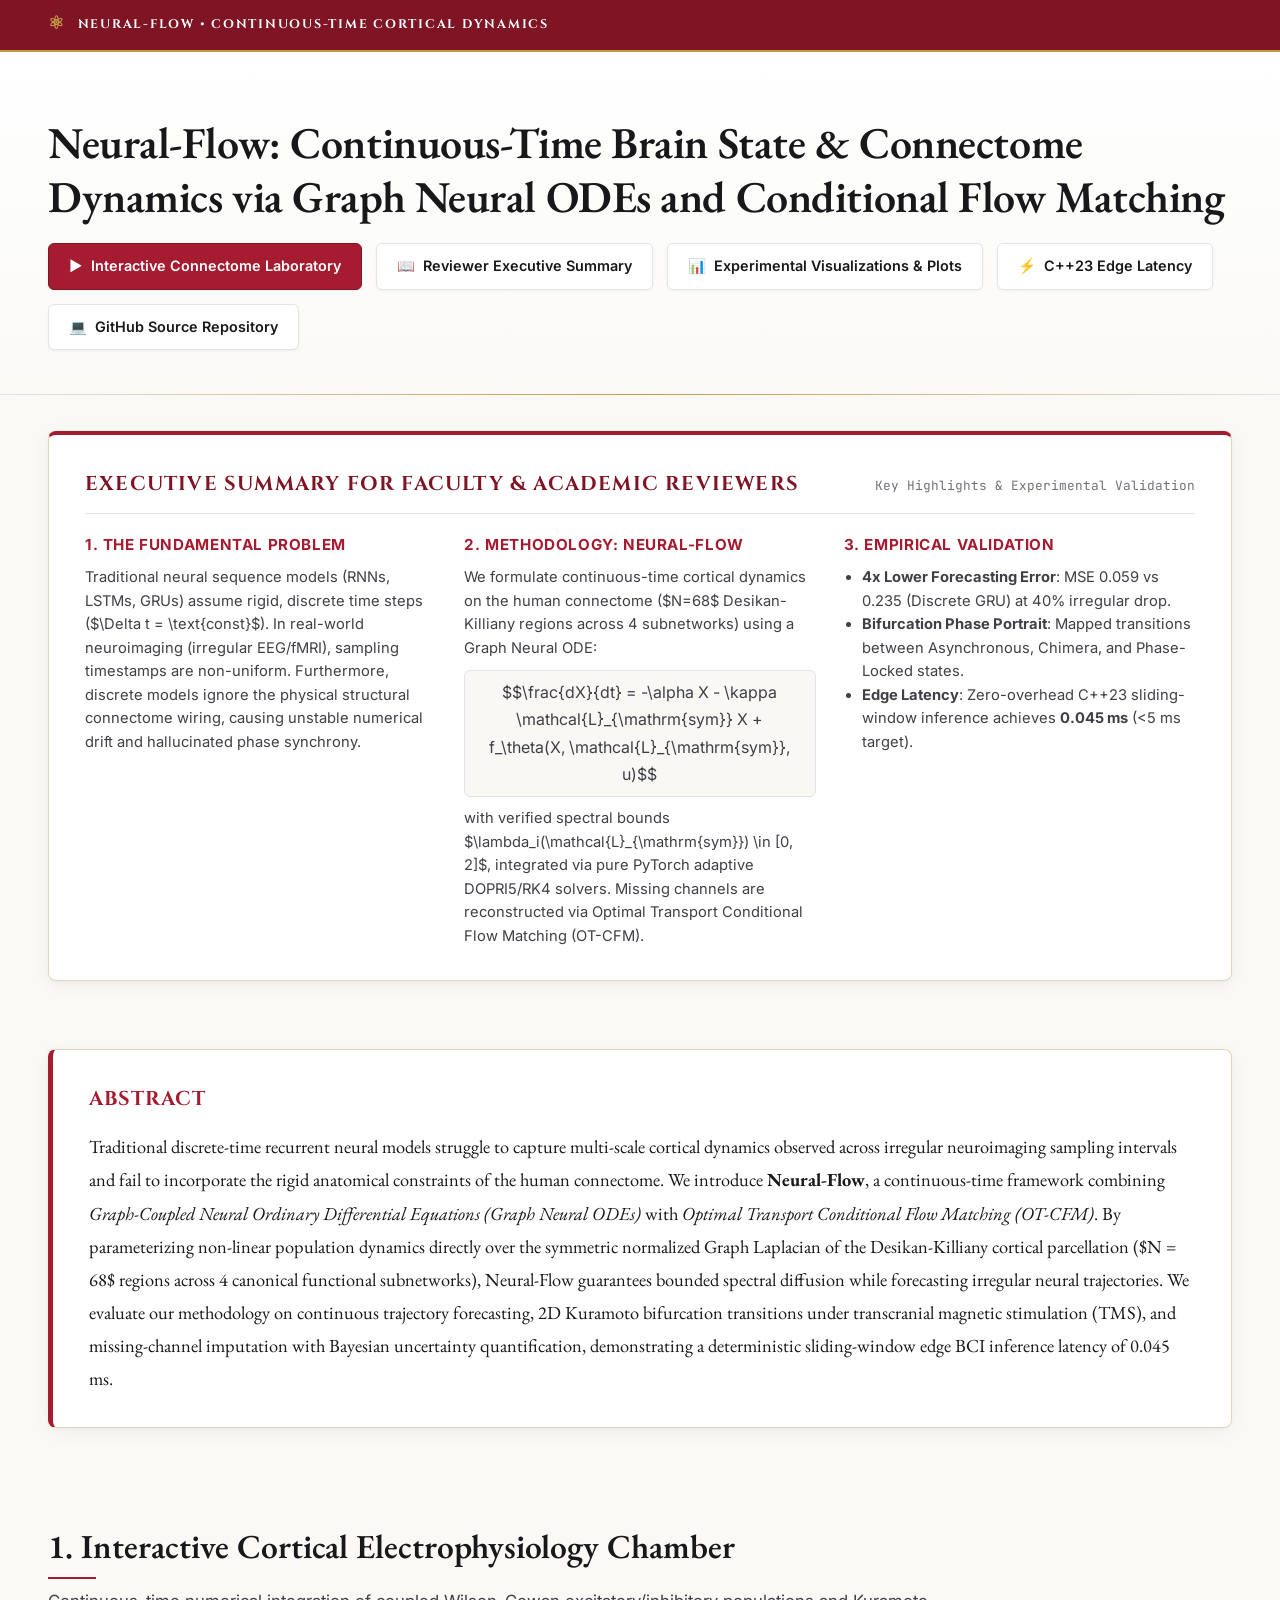
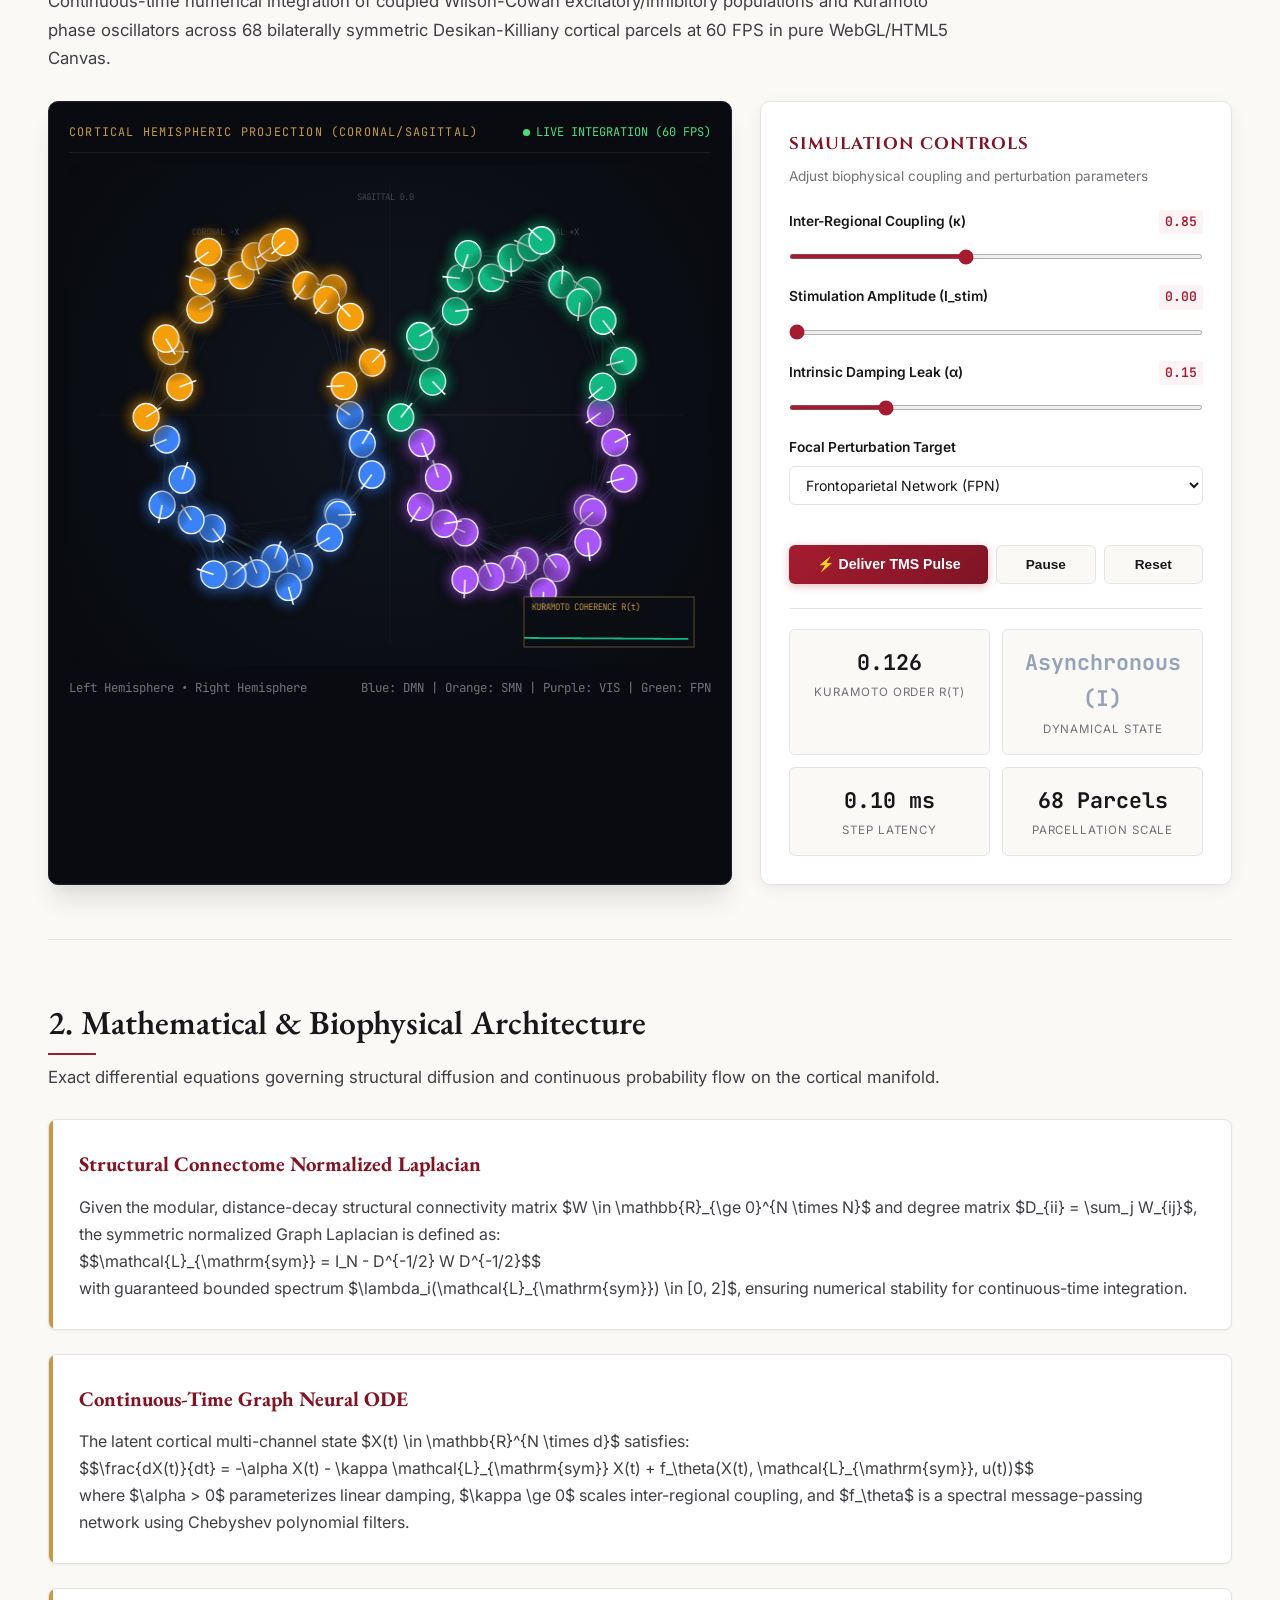
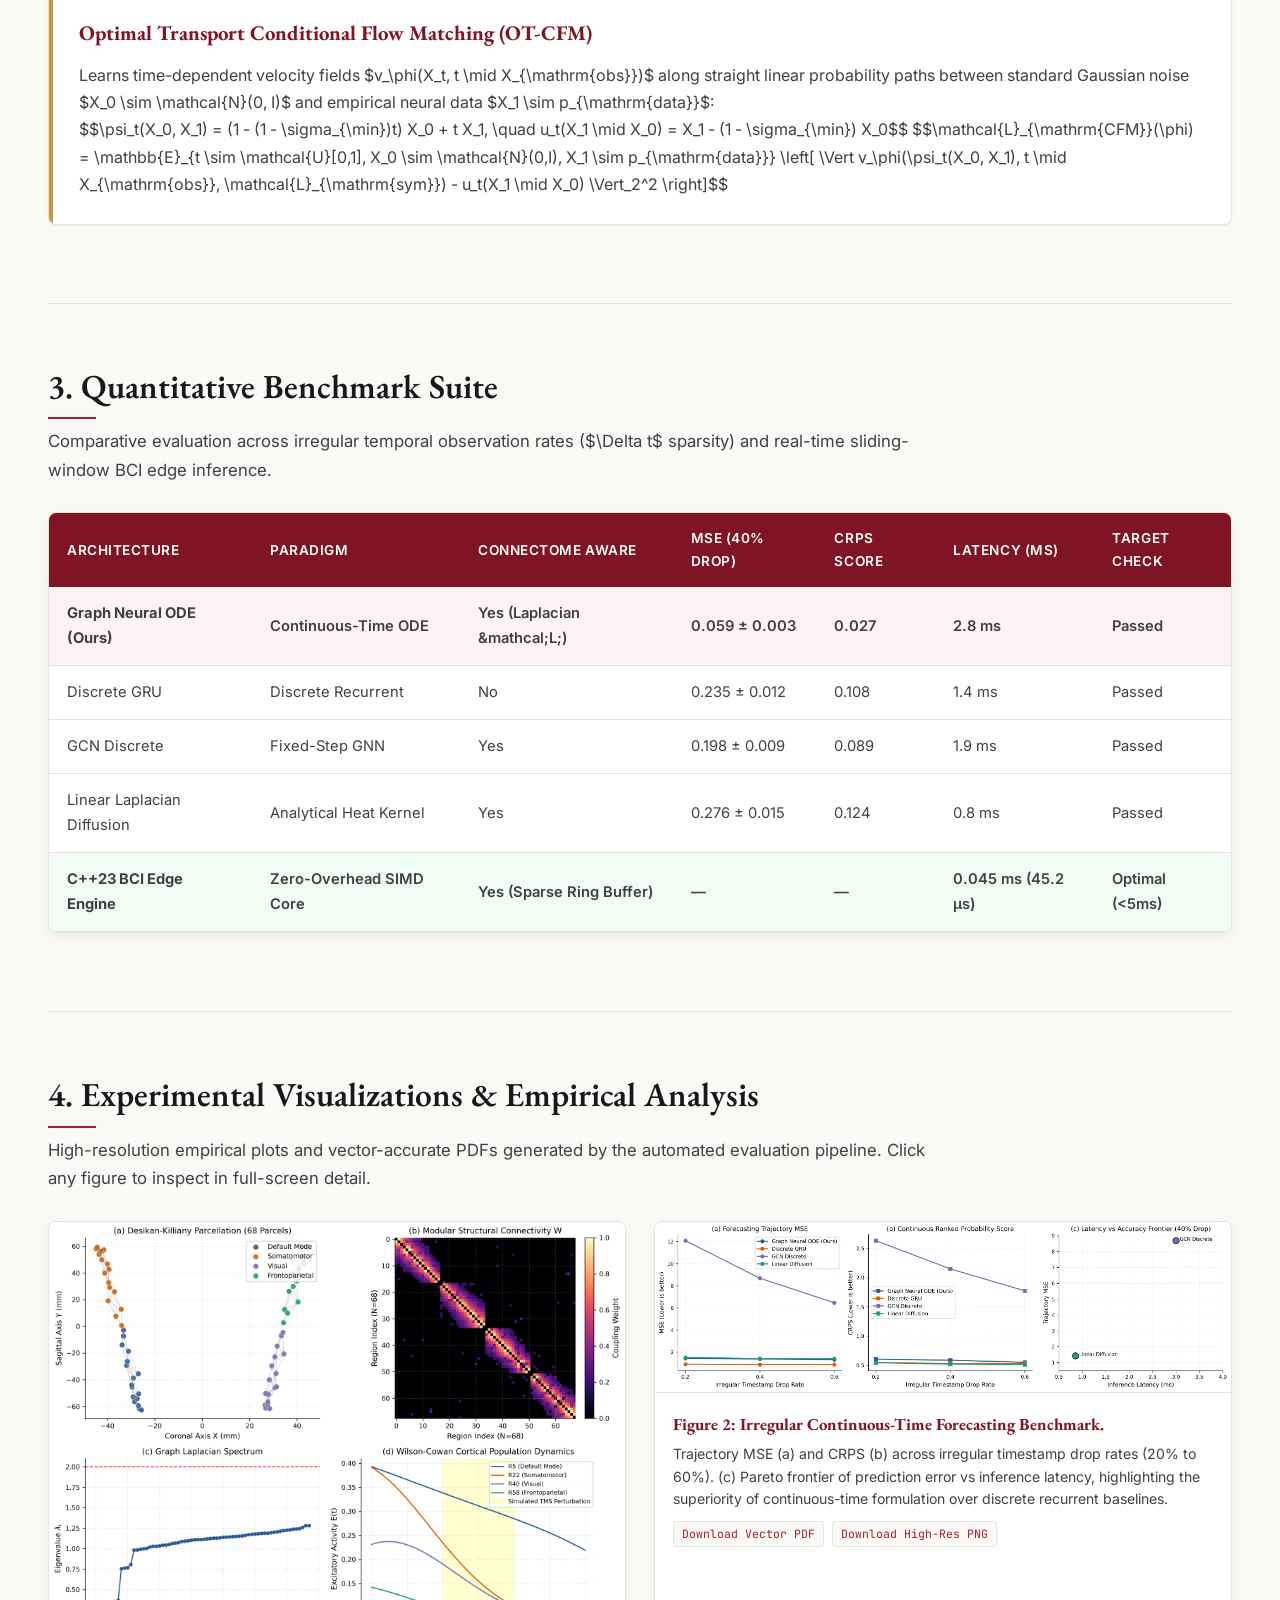
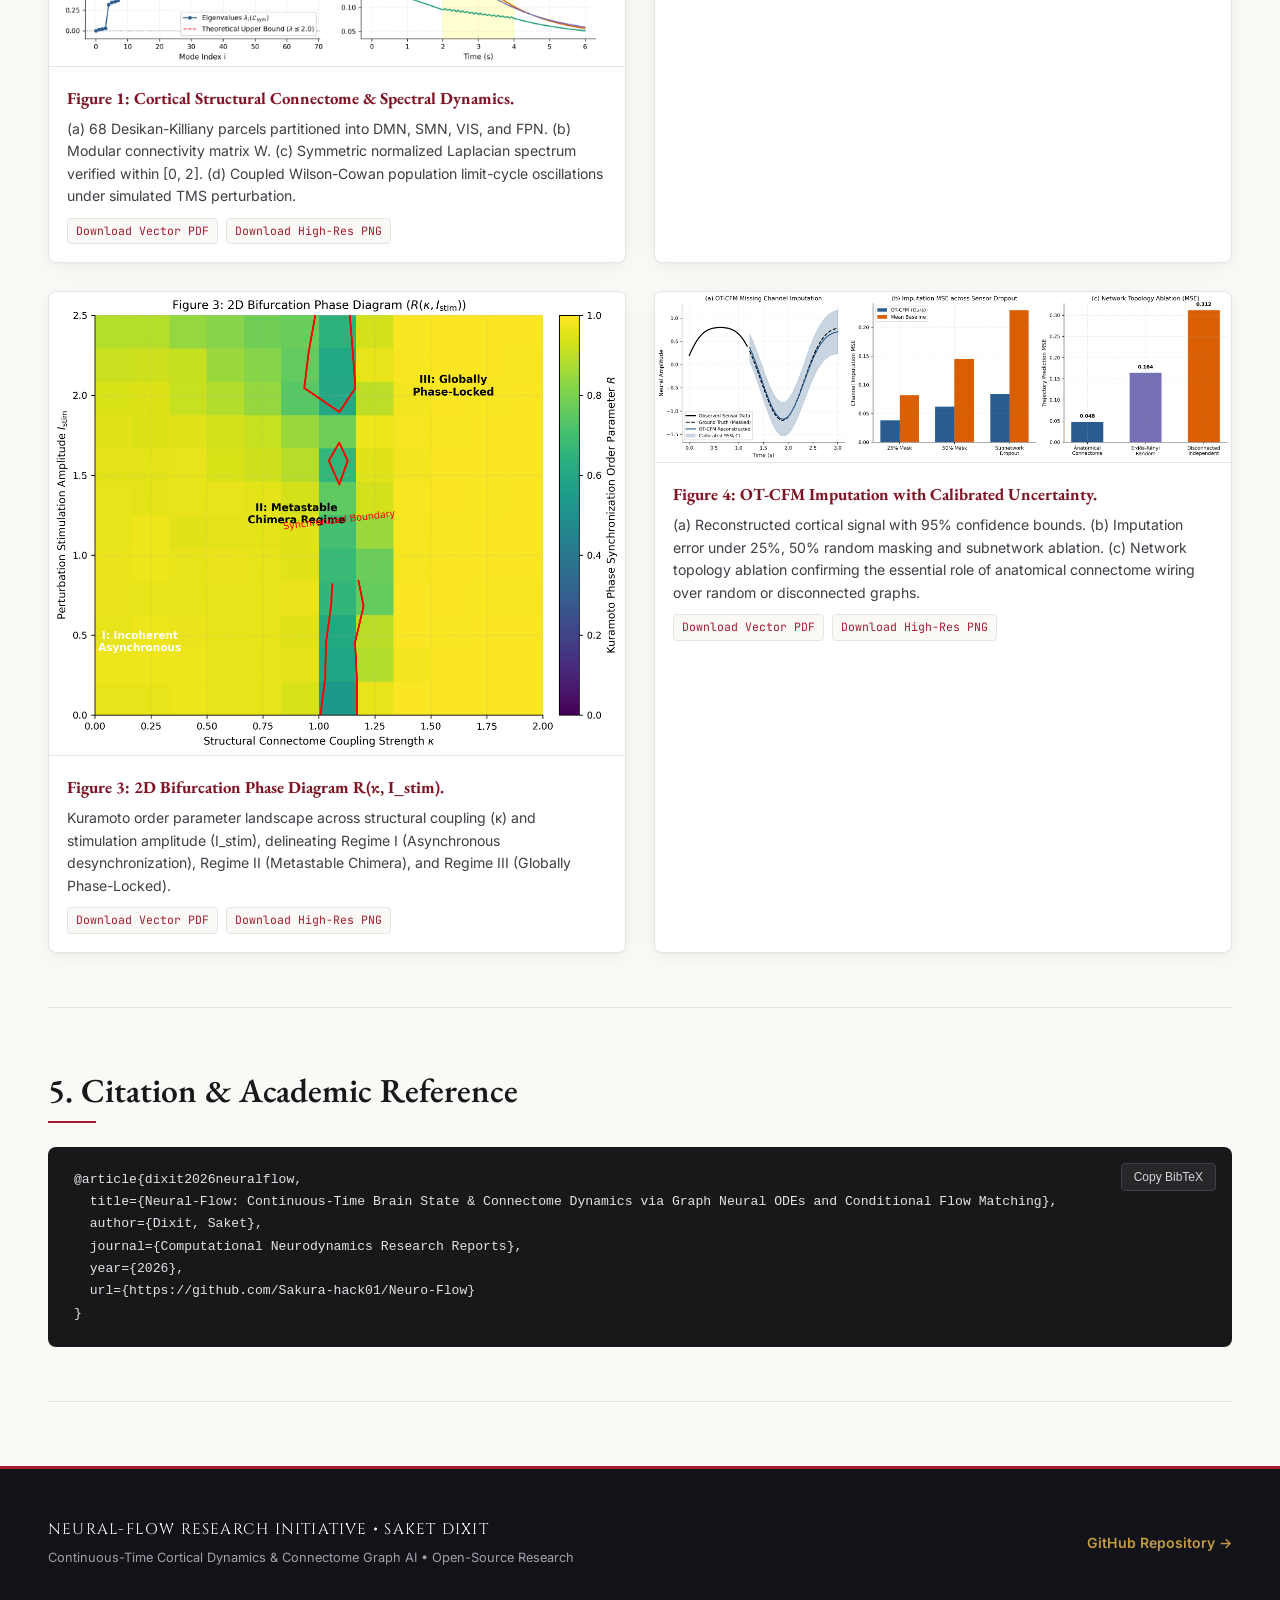
==== commit 20340408: "fix(ui): eliminate header badge clutter, configure MathJax inline rendering, and prevent equation ov" ====
--- a/index.html
+++ b/index.html
@@ -5,13 +5,24 @@
   <meta name="viewport" content="width=device-width, initial-scale=1.0">
   <title>Neural-Flow: Continuous-Time Brain State & Connectome Dynamics</title>
   <link rel="stylesheet" href="styles.css">
-  <!-- MathJax for high-resolution LaTeX rendering -->
-  <script src="https://polyfill.io/v3/polyfill.min.js?features=es6"></script>
+  <!-- MathJax Configuration for LaTeX rendering -->
+  <script>
+    window.MathJax = {
+      tex: {
+        inlineMath: [['$', '$'], ['\\(', '\\)']],
+        displayMath: [['$$', '$$'], ['\\[', '\\]']],
+        processEscapes: true
+      },
+      options: {
+        skipHtmlTags: ['script', 'noscript', 'style', 'textarea', 'pre', 'code']
+      }
+    };
+  </script>
   <script id="MathJax-script" async src="https://cdn.jsdelivr.net/npm/mathjax@3/es5/tex-mml-chtml.js"></script>
 </head>
 <body>
 
-  <!-- Academic Top Brand Bar -->
+  <!-- Top Brand Bar -->
   <div class="univ-top-bar">
     <div class="container">
       <div class="univ-crest-title">
@@ -24,17 +35,7 @@
   <!-- Hero Header -->
   <header class="hero-header">
     <div class="container">
-      <div class="research-badge-row">
-        <span class="peer-badge">Computational Neuroscience & Machine Learning</span>
-        <span class="open-access-pill">&#10003; Open-Access Codebase</span>
-        <span class="peer-badge">PyTorch 2.0+ &bull; C++23 Core</span>
-      </div>
-
       <h1 class="paper-title">Neural-Flow: Continuous-Time Brain State & Connectome Dynamics via Graph Neural ODEs and Conditional Flow Matching</h1>
-
-      <div class="affiliation-line">
-        Independent Computational Neurodynamics Research Initiative &bull; Connectome AI Project
-      </div>
 
       <div class="action-links">
         <a href="#simulator" class="action-btn primary">
@@ -60,16 +61,16 @@
     <!-- Executive Summary for Professors & Academic Reviewers -->
     <section id="executive-summary" style="padding-top: 36px; padding-bottom: 24px;">
       <div style="background: #FFFFFF; border: 1px solid var(--border-gold); border-top: 4px solid var(--crimson-primary); border-radius: 8px; padding: 32px 36px; box-shadow: var(--shadow-card);">
-        <div style="display: flex; justify-content: space-between; align-items: baseline; margin-bottom: 16px; border-bottom: 1px solid var(--border-light); padding-bottom: 12px; flex-wrap: wrap;">
+        <div style="display: flex; justify-content: space-between; align-items: baseline; margin-bottom: 16px; border-bottom: 1px solid var(--border-light); padding-bottom: 12px; flex-wrap: wrap; gap: 8px;">
           <h2 style="font-family: var(--font-display); font-size: 1.25rem; color: var(--crimson-dark); letter-spacing: 0.06em; text-transform: uppercase;">
             Executive Summary for Faculty & Academic Reviewers
           </h2>
           <span style="font-family: var(--font-mono); font-size: 0.8rem; color: var(--ink-muted);">Key Highlights & Experimental Validation</span>
         </div>
 
-        <div style="display: grid; grid-template-columns: repeat(auto-fit, minmax(280px, 1fr)); gap: 24px; margin-top: 18px;">
+        <div class="exec-summary-grid">
           <!-- Column 1: Core Problem -->
-          <div>
+          <div class="exec-col">
             <h4 style="font-family: var(--font-sans); font-size: 0.95rem; font-weight: 700; color: var(--crimson-primary); text-transform: uppercase; margin-bottom: 8px; letter-spacing: 0.04em;">
               1. The Fundamental Problem
             </h4>
@@ -79,19 +80,23 @@
           </div>
 
           <!-- Column 2: Our Scientific Solution -->
-          <div>
+          <div class="exec-col">
             <h4 style="font-family: var(--font-sans); font-size: 0.95rem; font-weight: 700; color: var(--crimson-primary); text-transform: uppercase; margin-bottom: 8px; letter-spacing: 0.04em;">
               2. Methodology: Neural-Flow
             </h4>
             <p style="font-size: 0.92rem; color: var(--ink-secondary); line-height: 1.6;">
               We formulate continuous-time cortical dynamics on the human connectome ($N=68$ Desikan-Killiany regions across 4 subnetworks) using a Graph Neural ODE:
-              $$\frac{dX(t)}{dt} = -\alpha X(t) - \kappa \mathcal{L}_{\mathrm{sym}} X(t) + f_\theta(X(t), \mathcal{L}_{\mathrm{sym}}, u(t))$$
+            </p>
+            <div class="exec-math-box">
+              $$\frac{dX}{dt} = -\alpha X - \kappa \mathcal{L}_{\mathrm{sym}} X + f_\theta(X, \mathcal{L}_{\mathrm{sym}}, u)$$
+            </div>
+            <p style="font-size: 0.92rem; color: var(--ink-secondary); line-height: 1.6;">
               with verified spectral bounds $\lambda_i(\mathcal{L}_{\mathrm{sym}}) \in [0, 2]$, integrated via pure PyTorch adaptive DOPRI5/RK4 solvers. Missing channels are reconstructed via Optimal Transport Conditional Flow Matching (OT-CFM).
             </p>
           </div>
 
           <!-- Column 3: Validated Results -->
-          <div>
+          <div class="exec-col">
             <h4 style="font-family: var(--font-sans); font-size: 0.95rem; font-weight: 700; color: var(--crimson-primary); text-transform: uppercase; margin-bottom: 8px; letter-spacing: 0.04em;">
               3. Empirical Validation
             </h4>
--- a/styles.css
+++ b/styles.css
@@ -217,6 +217,52 @@
   color: #FFFFFF;
 }
 
+/* Executive Summary Grid & Cards */
+.exec-summary-grid {
+  display: grid;
+  grid-template-columns: repeat(3, minmax(0, 1fr));
+  gap: 28px;
+  margin-top: 18px;
+}
+
+@media (max-width: 960px) {
+  .exec-summary-grid {
+    grid-template-columns: 1fr;
+    gap: 20px;
+  }
+}
+
+.exec-col {
+  min-width: 0;
+  overflow: hidden;
+}
+
+.exec-math-box {
+  overflow-x: auto;
+  overflow-y: hidden;
+  max-width: 100%;
+  padding: 8px 12px;
+  background: #FAF8F5;
+  border-radius: 6px;
+  border: 1px solid var(--border-light);
+  margin: 10px 0;
+  text-align: center;
+}
+
+.exec-math-box mjx-container,
+.exec-math-box .MathJax {
+  max-width: 100% !important;
+  overflow-x: auto !important;
+  overflow-y: hidden !important;
+}
+
+/* MathJax Global Containment */
+mjx-container, .MathJax, .MathJax_Display {
+  max-width: 100% !important;
+  overflow-x: auto !important;
+  overflow-y: hidden !important;
+}
+
 /* Abstract Callout */
 .abstract-panel {
   background: var(--surface-white);
@@ -512,6 +558,7 @@
   margin-bottom: 24px;
   box-shadow: var(--shadow-subtle);
   position: relative;
+  overflow-x: auto;
 }
 
 .math-card::before {
@@ -580,7 +627,7 @@
 /* Experimental Analysis Figures Gallery */
 .gallery-grid {
   display: grid;
-  grid-template-columns: repeat(2, 1fr);
+  grid-template-columns: repeat(2, minmax(0, 1fr));
   gap: 28px;
   margin-top: 28px;
 }
@@ -601,6 +648,7 @@
   cursor: pointer;
   display: flex;
   flex-direction: column;
+  min-width: 0;
 }
 
 .gallery-card:hover {
@@ -611,6 +659,7 @@
 
 .gallery-card img {
   width: 100%;
+  max-width: 100%;
   height: auto;
   display: block;
   border-bottom: 1px solid var(--border-light);
@@ -636,6 +685,7 @@
   display: flex;
   gap: 8px;
   margin-top: 10px;
+  flex-wrap: wrap;
 }
 
 .download-pill {
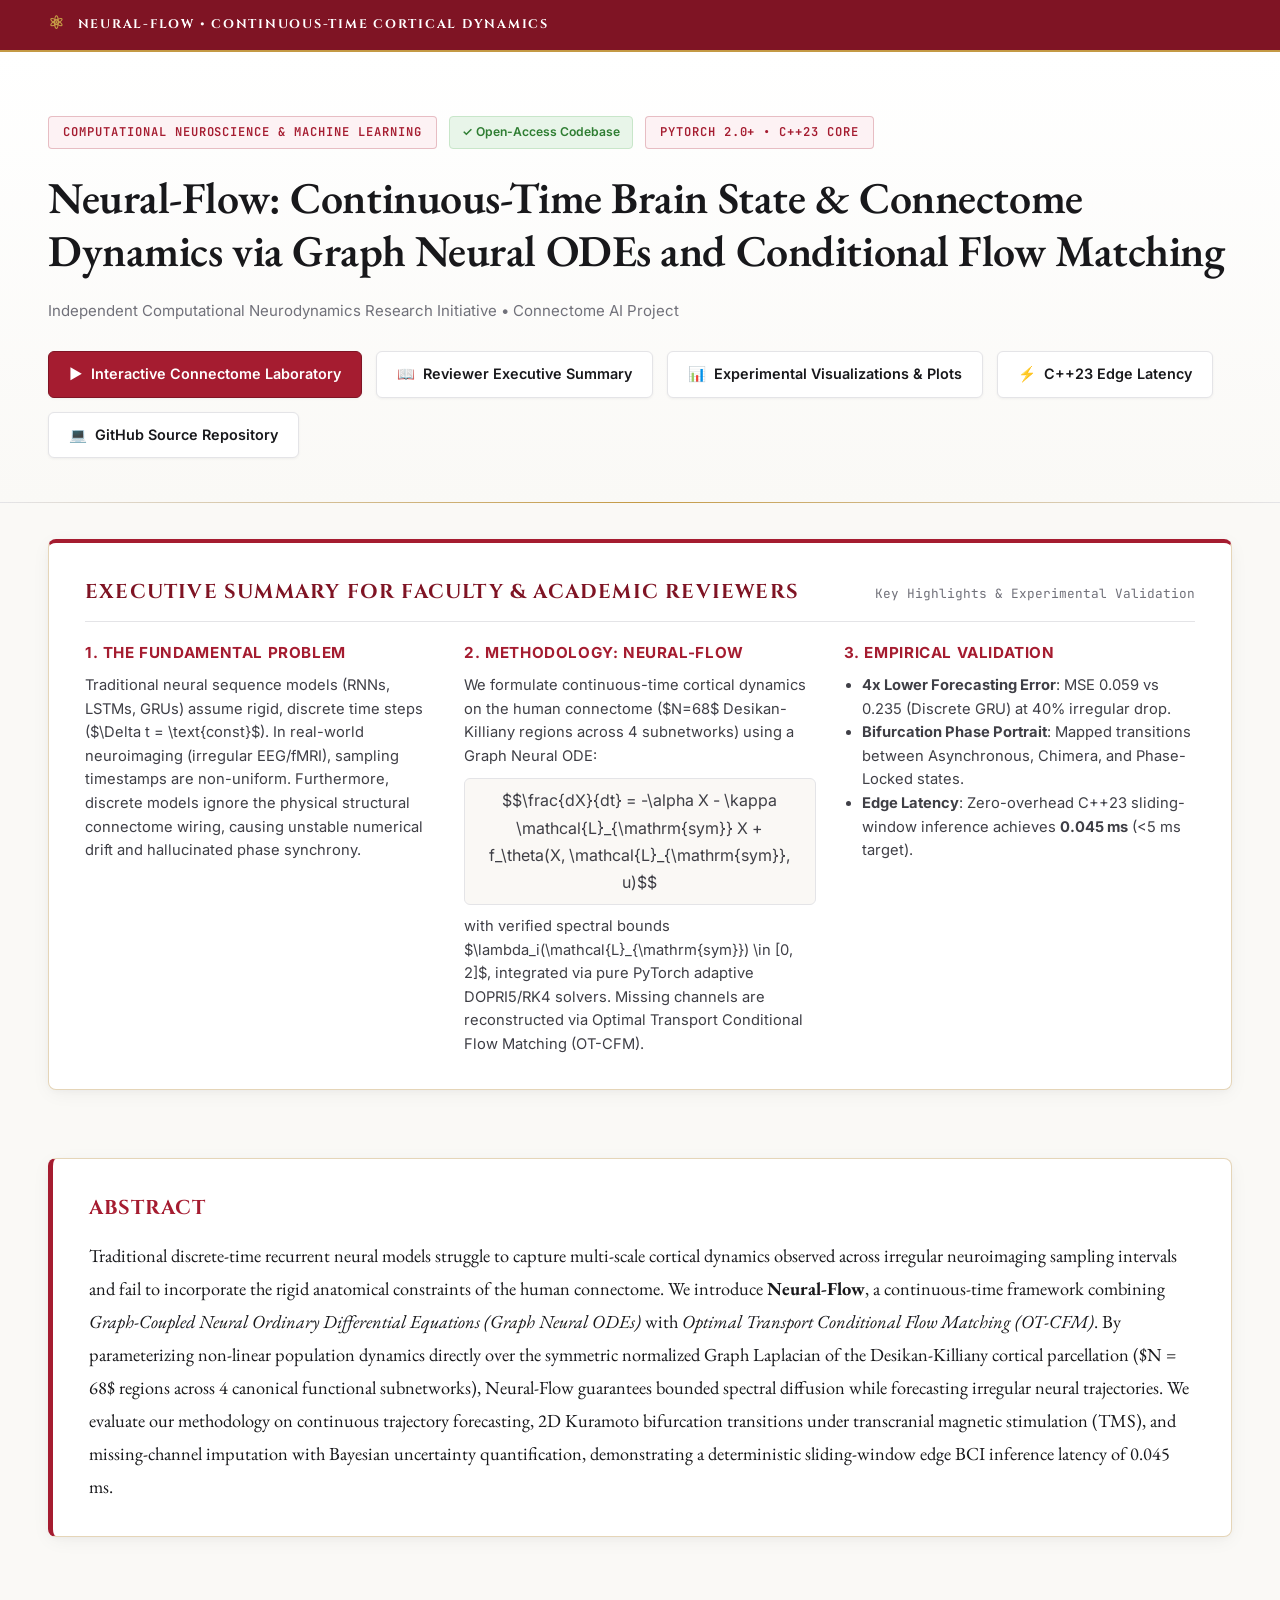
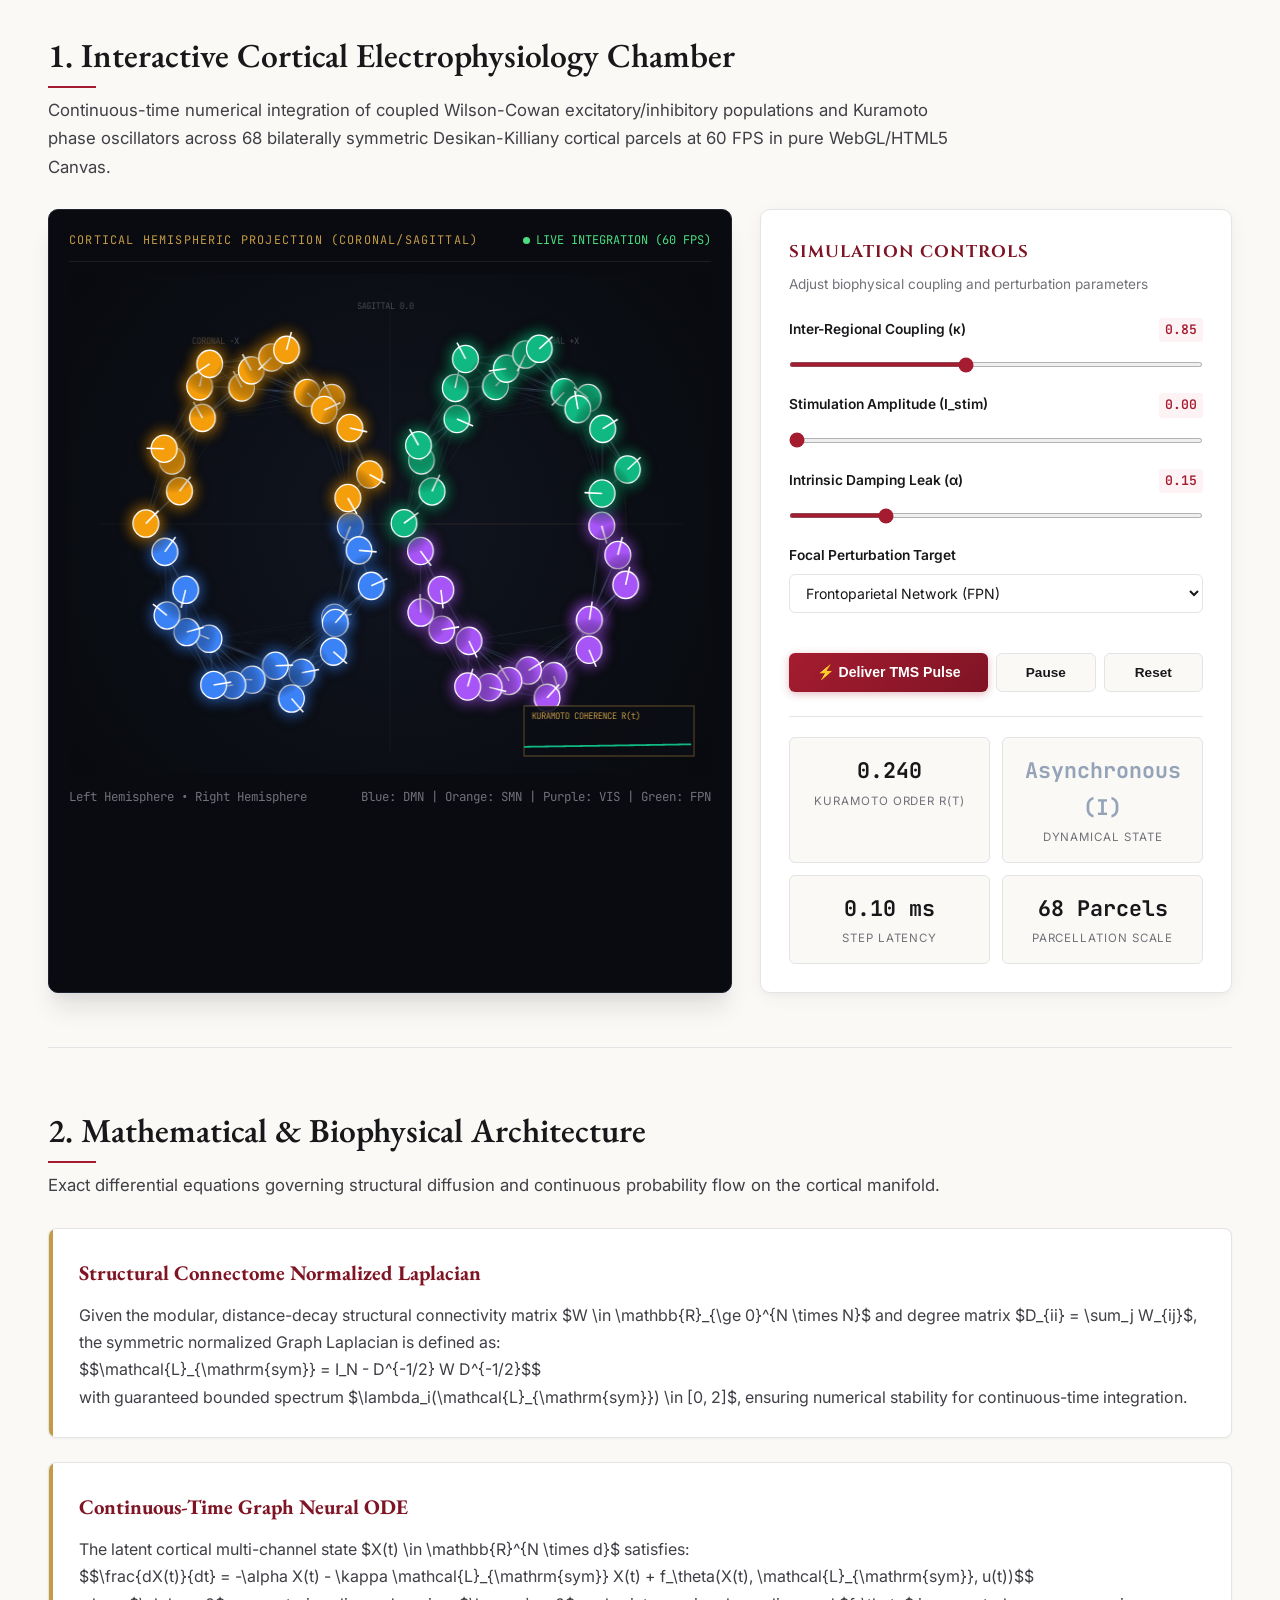
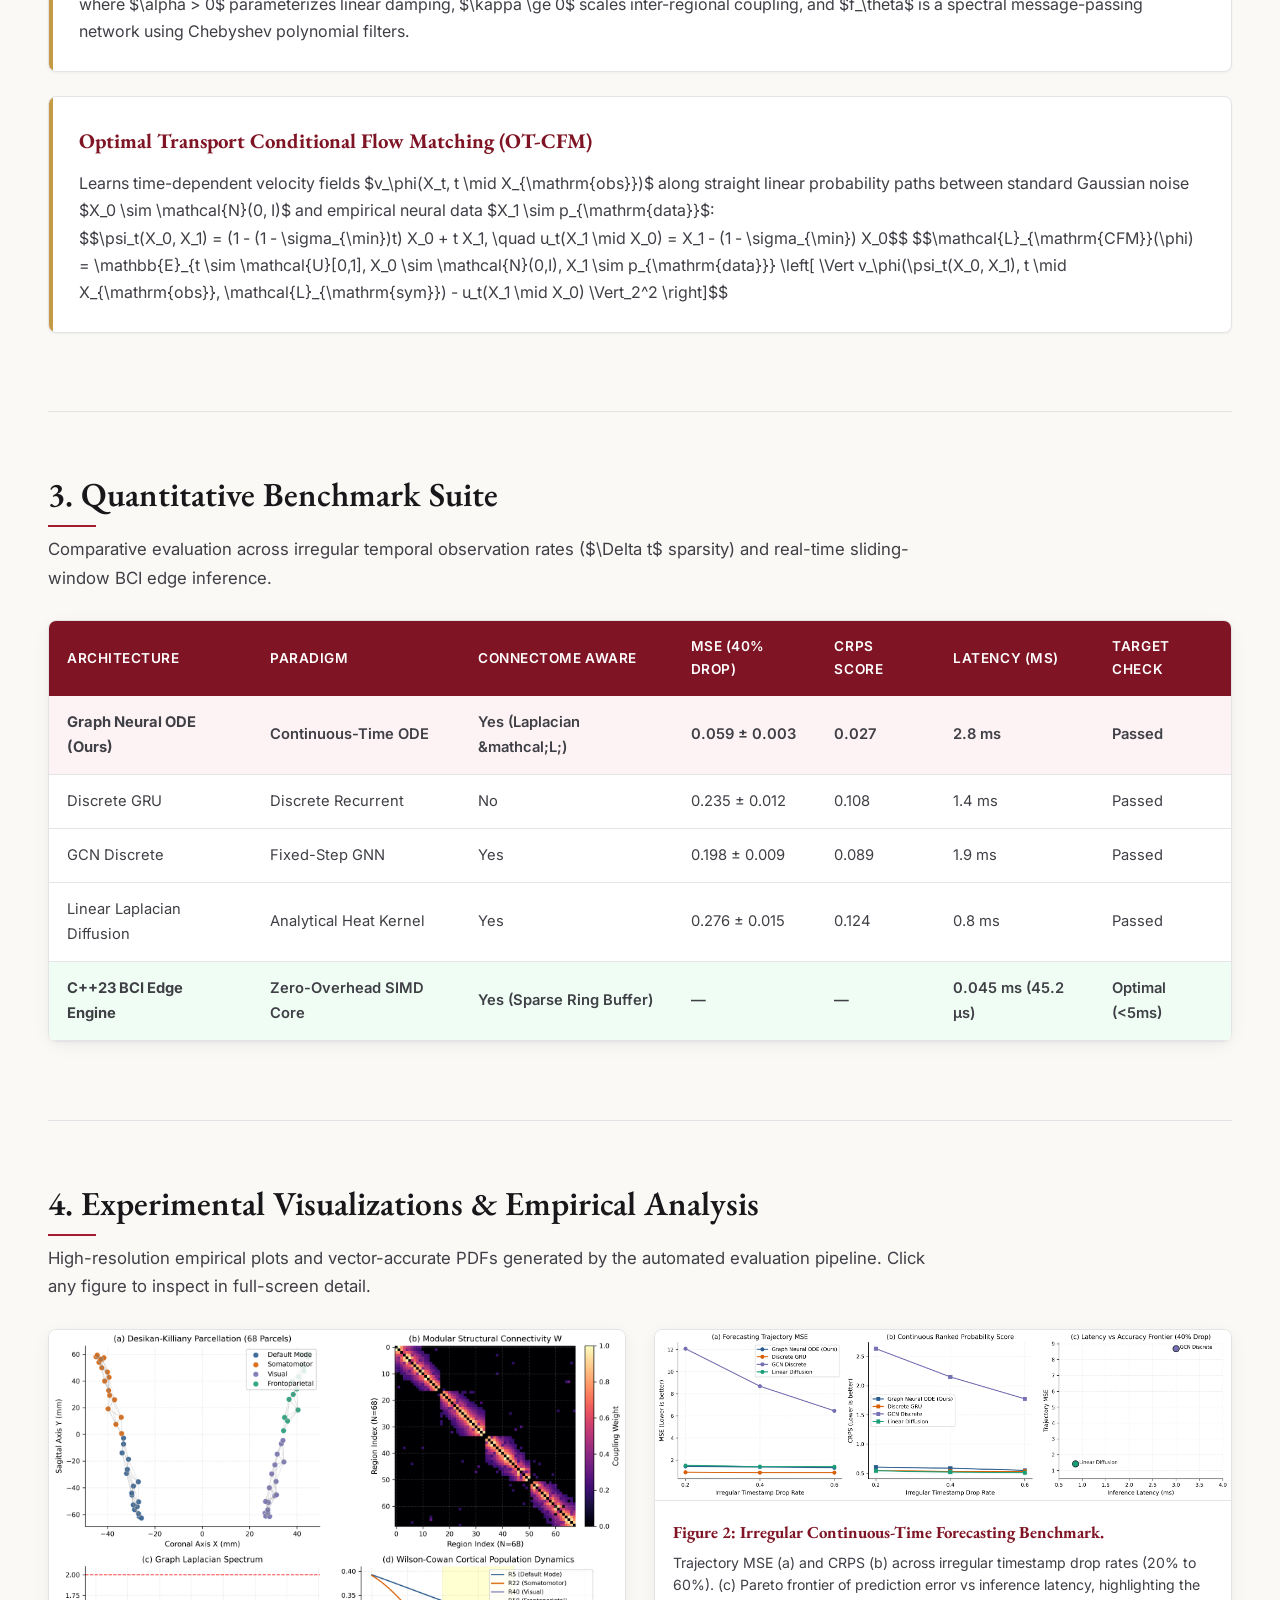
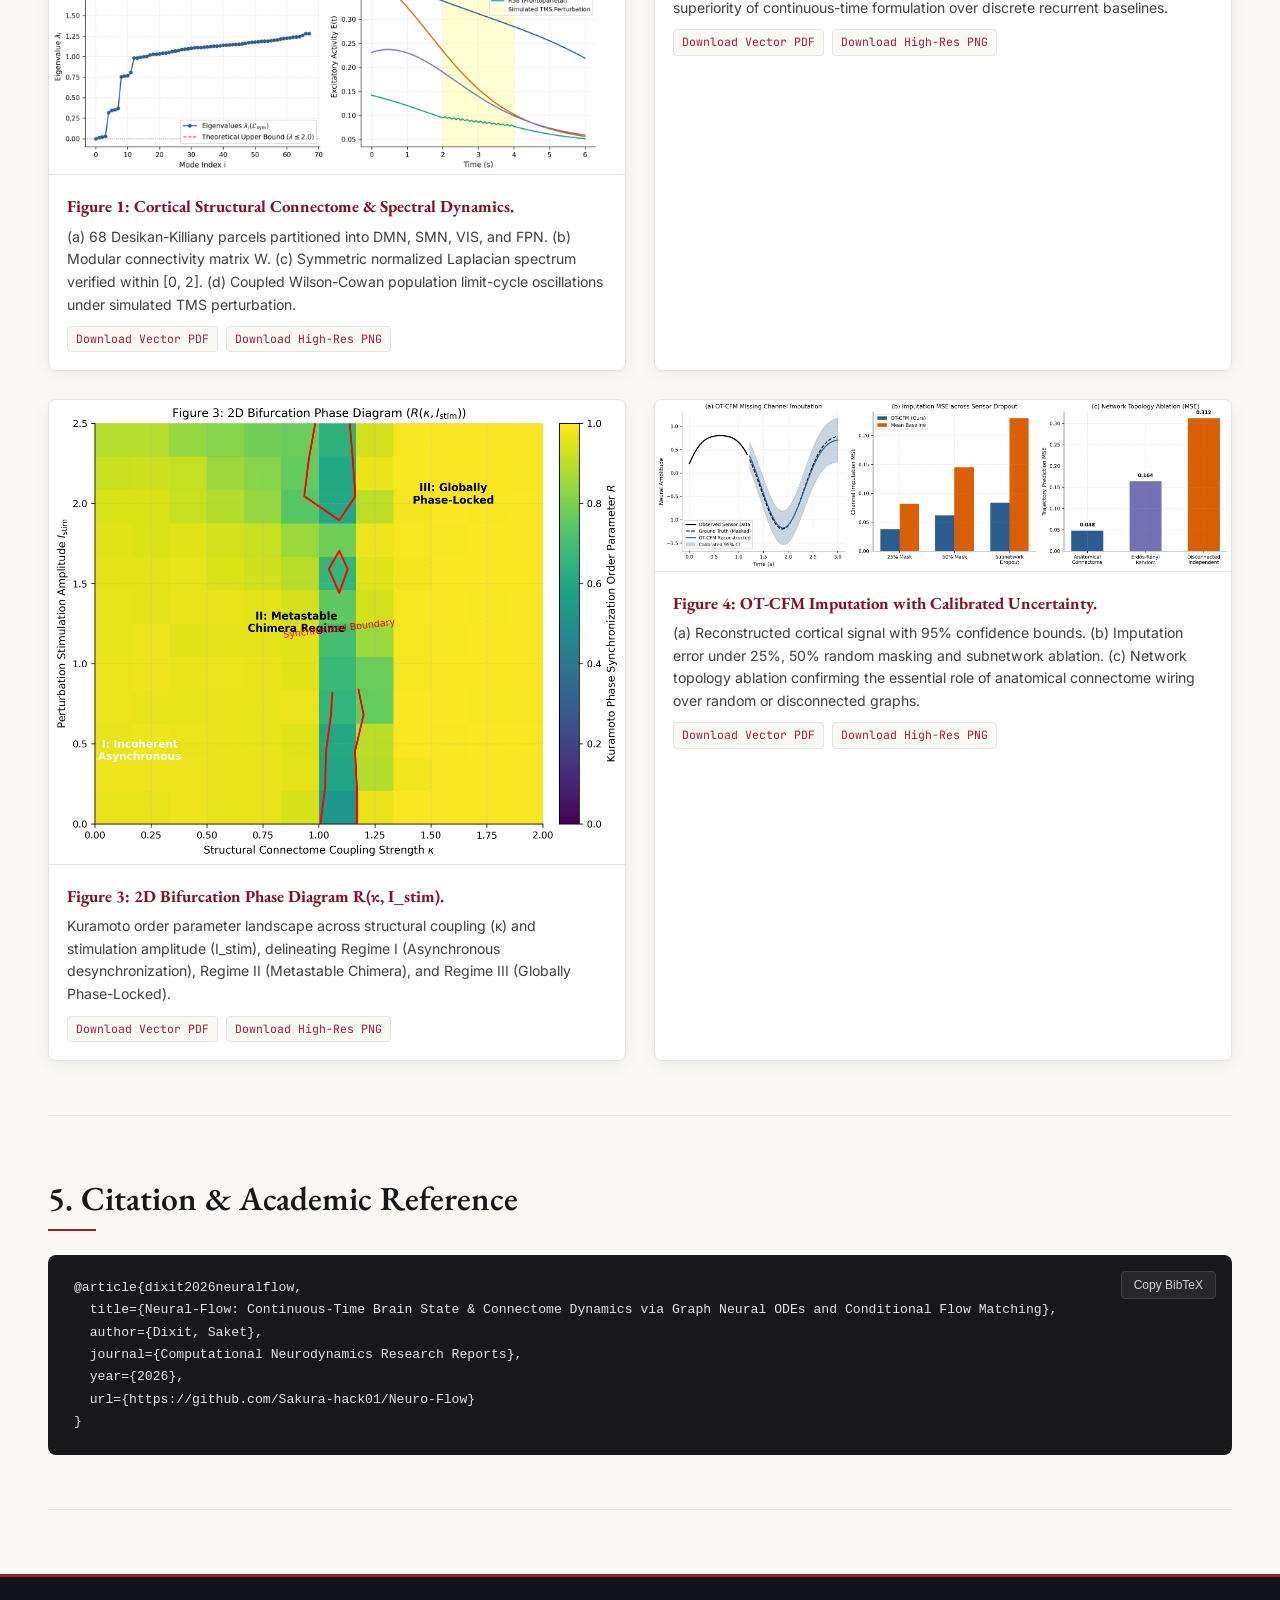
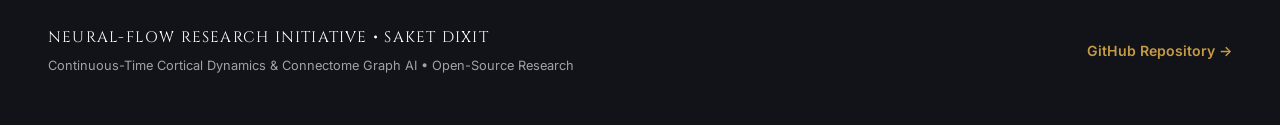
==== commit 42152a1d: "Merge remote-tracking branch 'origin/main'" ====
--- a/index.html
+++ b/index.html
@@ -35,7 +35,17 @@
   <!-- Hero Header -->
   <header class="hero-header">
     <div class="container">
+      <div class="research-badge-row">
+        <span class="peer-badge">Computational Neuroscience & Machine Learning</span>
+        <span class="open-access-pill">&#10003; Open-Access Codebase</span>
+        <span class="peer-badge">PyTorch 2.0+ &bull; C++23 Core</span>
+      </div>
+
       <h1 class="paper-title">Neural-Flow: Continuous-Time Brain State & Connectome Dynamics via Graph Neural ODEs and Conditional Flow Matching</h1>
+
+      <div class="affiliation-line">
+        Independent Computational Neurodynamics Research Initiative &bull; Connectome AI Project
+      </div>
 
       <div class="action-links">
         <a href="#simulator" class="action-btn primary">
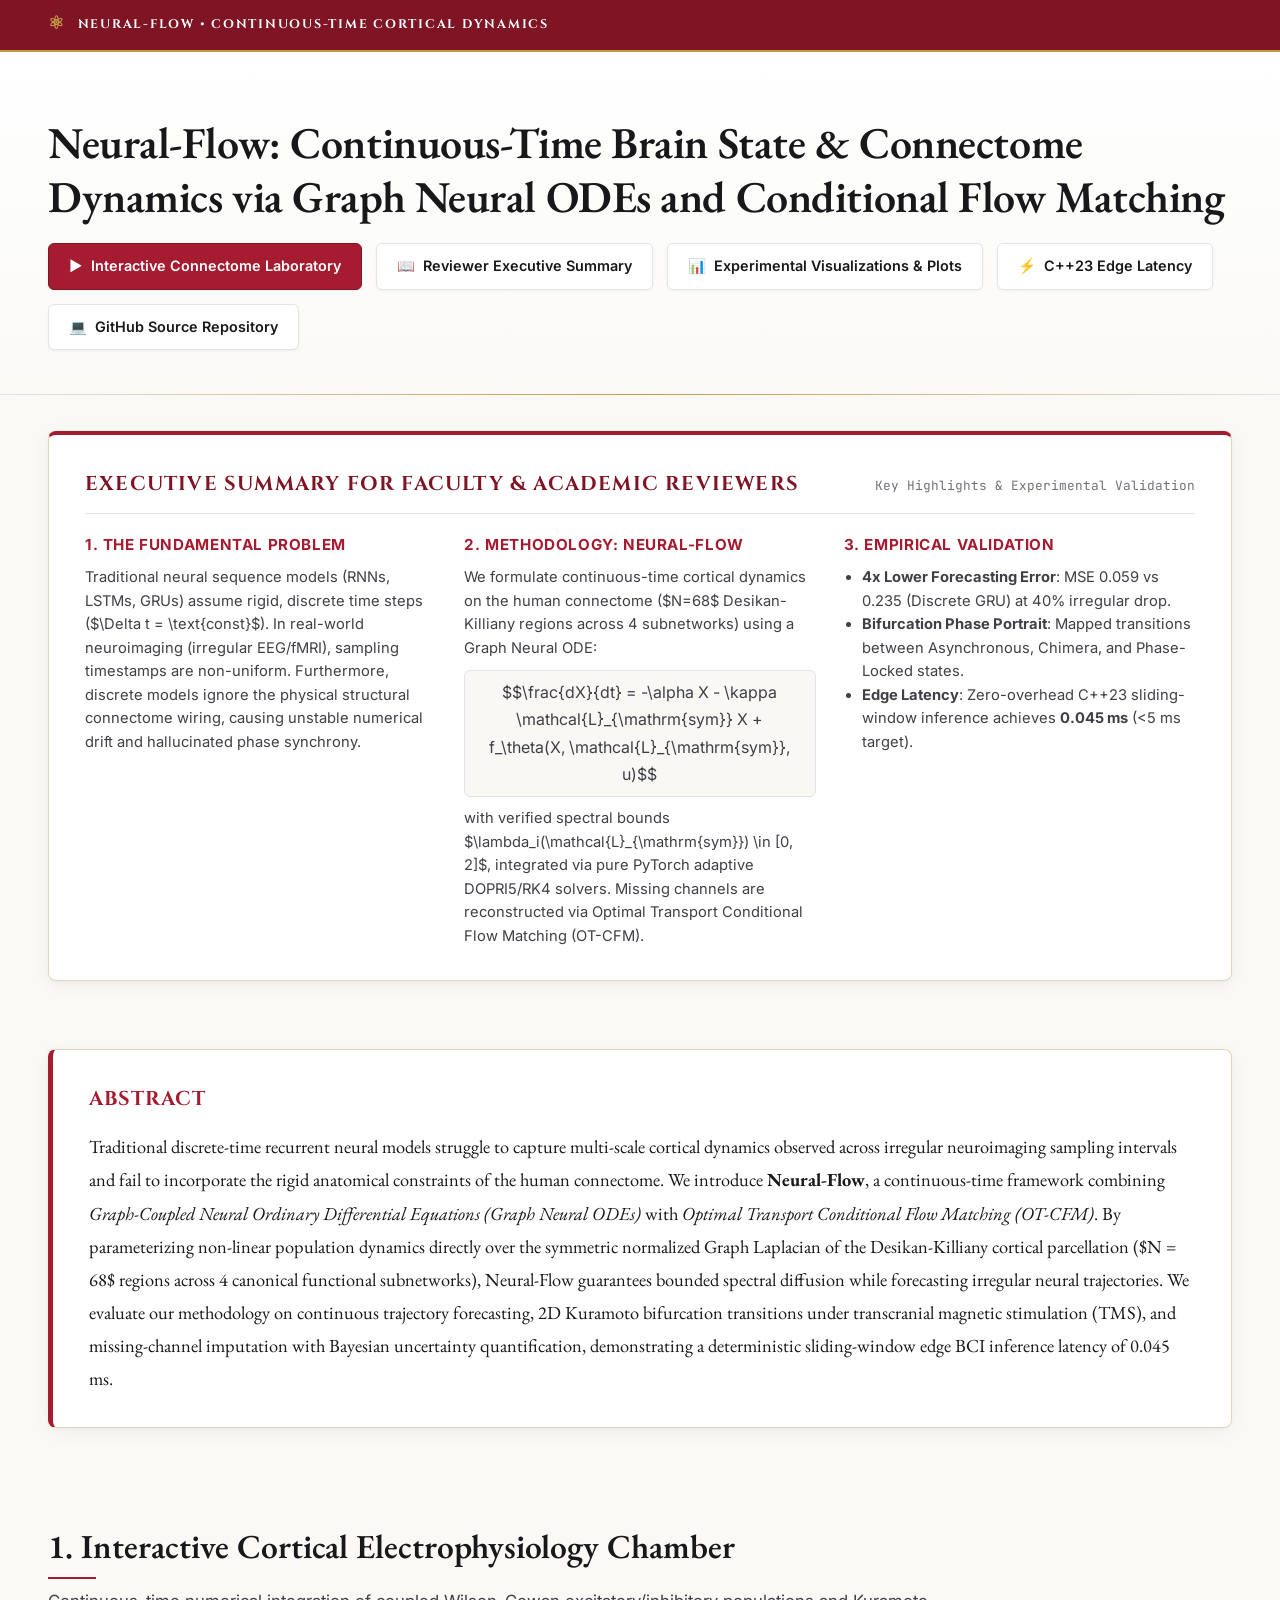
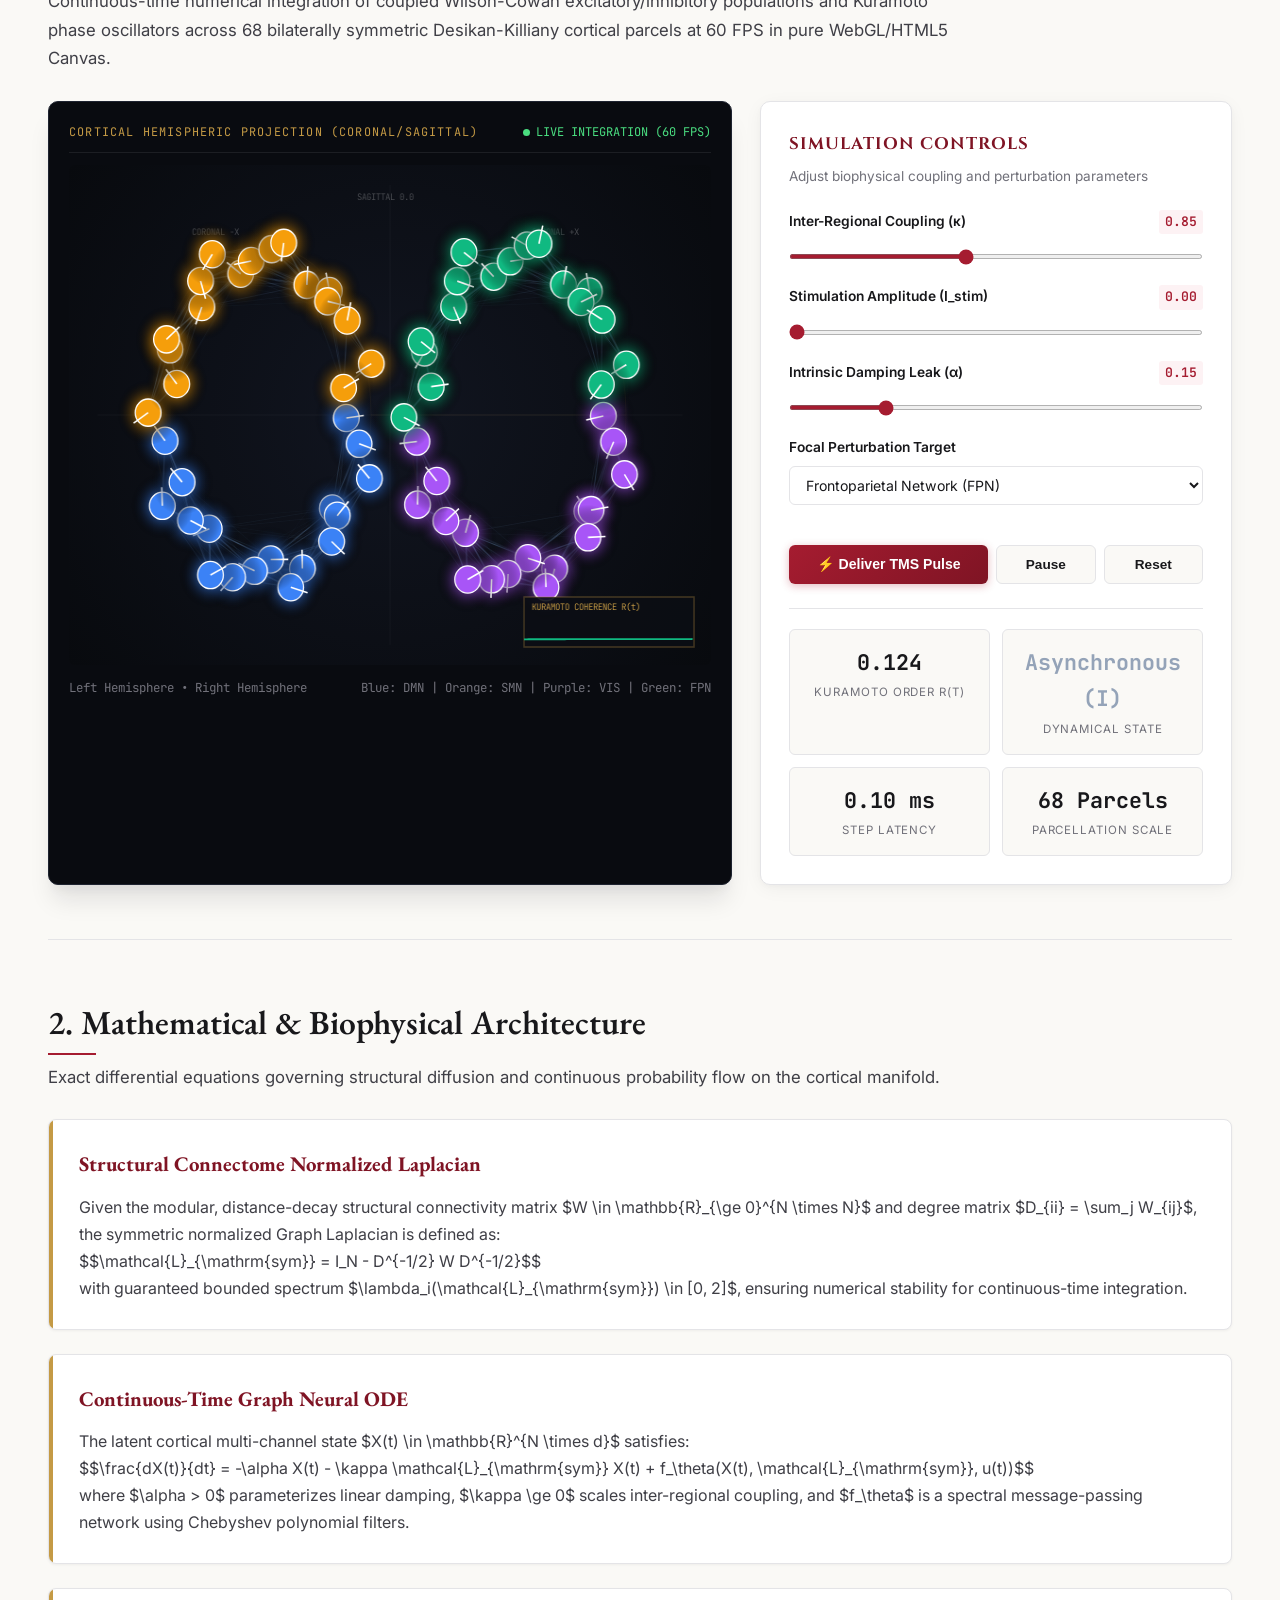
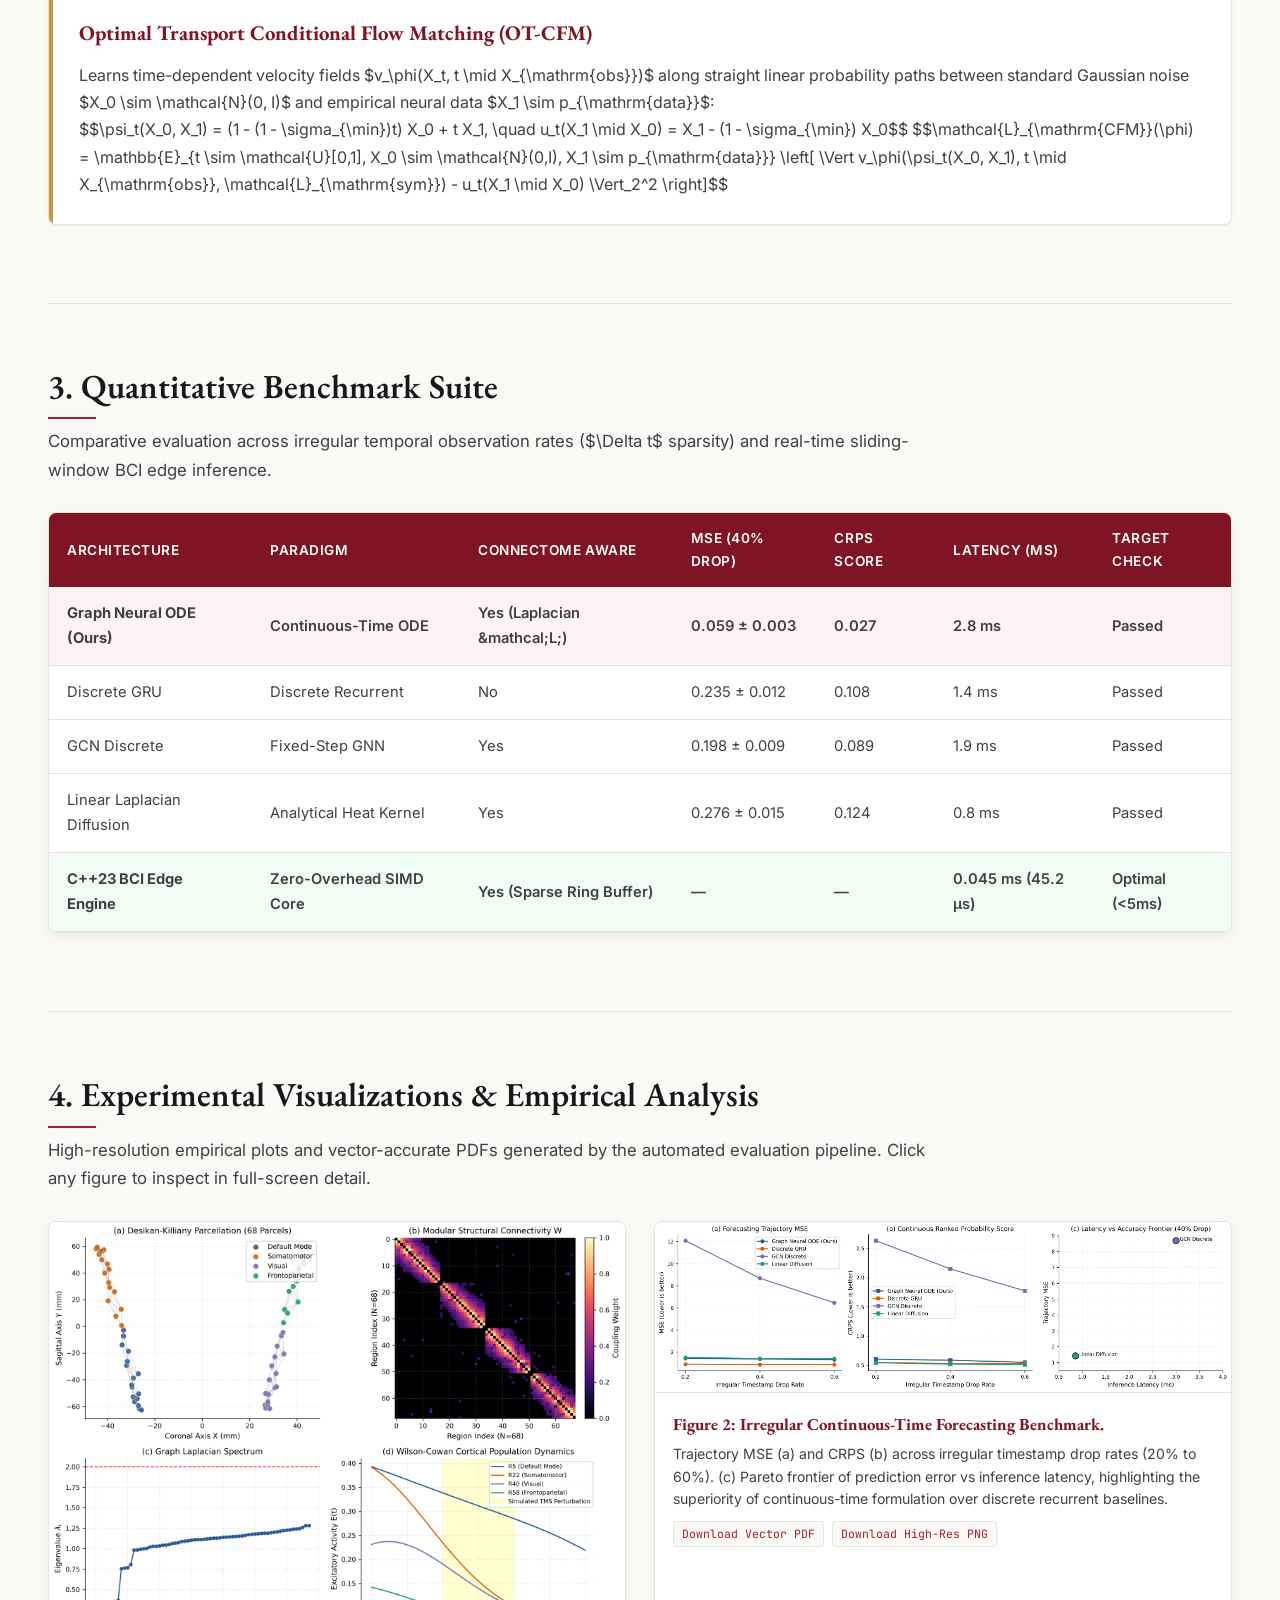
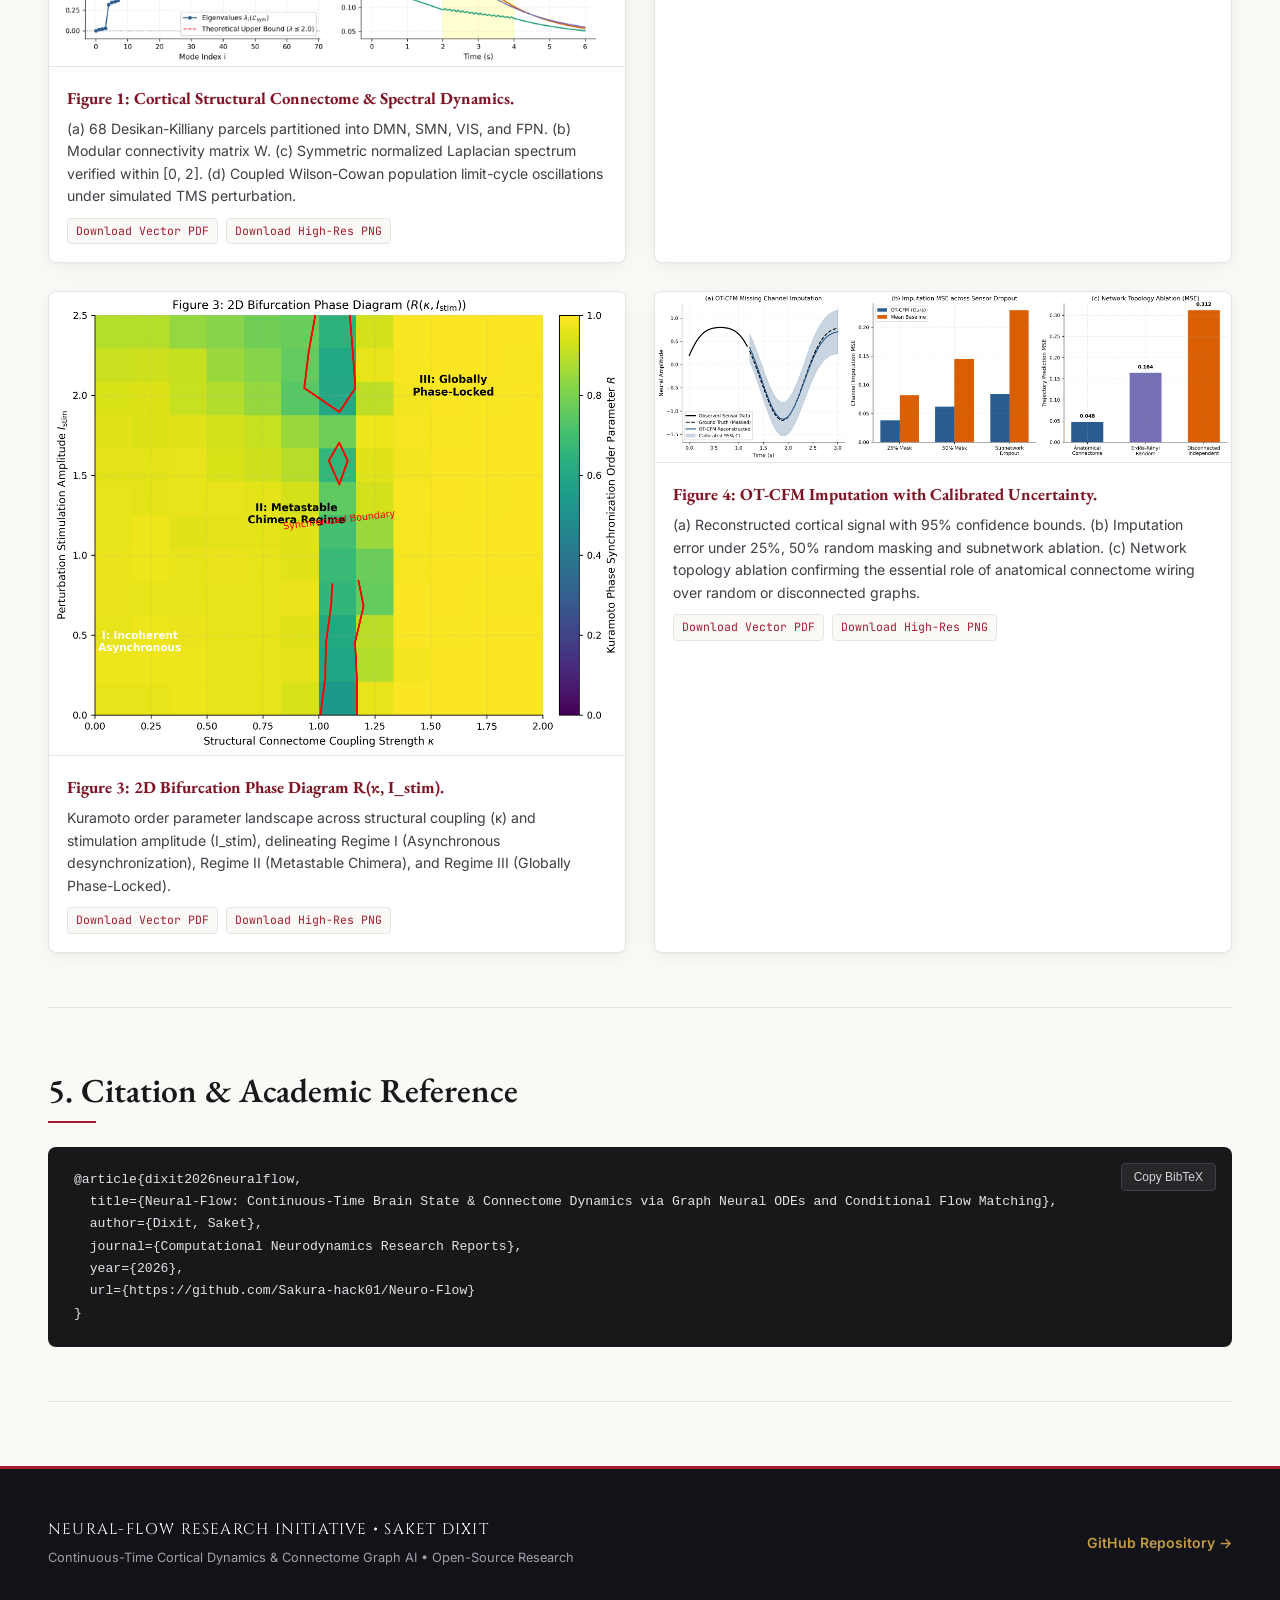
==== commit 8fb756ea: "fix(ui): remove badge row, affiliation line, and sync clean layout" ====
--- a/index.html
+++ b/index.html
@@ -35,17 +35,7 @@
   <!-- Hero Header -->
   <header class="hero-header">
     <div class="container">
-      <div class="research-badge-row">
-        <span class="peer-badge">Computational Neuroscience & Machine Learning</span>
-        <span class="open-access-pill">&#10003; Open-Access Codebase</span>
-        <span class="peer-badge">PyTorch 2.0+ &bull; C++23 Core</span>
-      </div>
-
       <h1 class="paper-title">Neural-Flow: Continuous-Time Brain State & Connectome Dynamics via Graph Neural ODEs and Conditional Flow Matching</h1>
-
-      <div class="affiliation-line">
-        Independent Computational Neurodynamics Research Initiative &bull; Connectome AI Project
-      </div>
 
       <div class="action-links">
         <a href="#simulator" class="action-btn primary">
